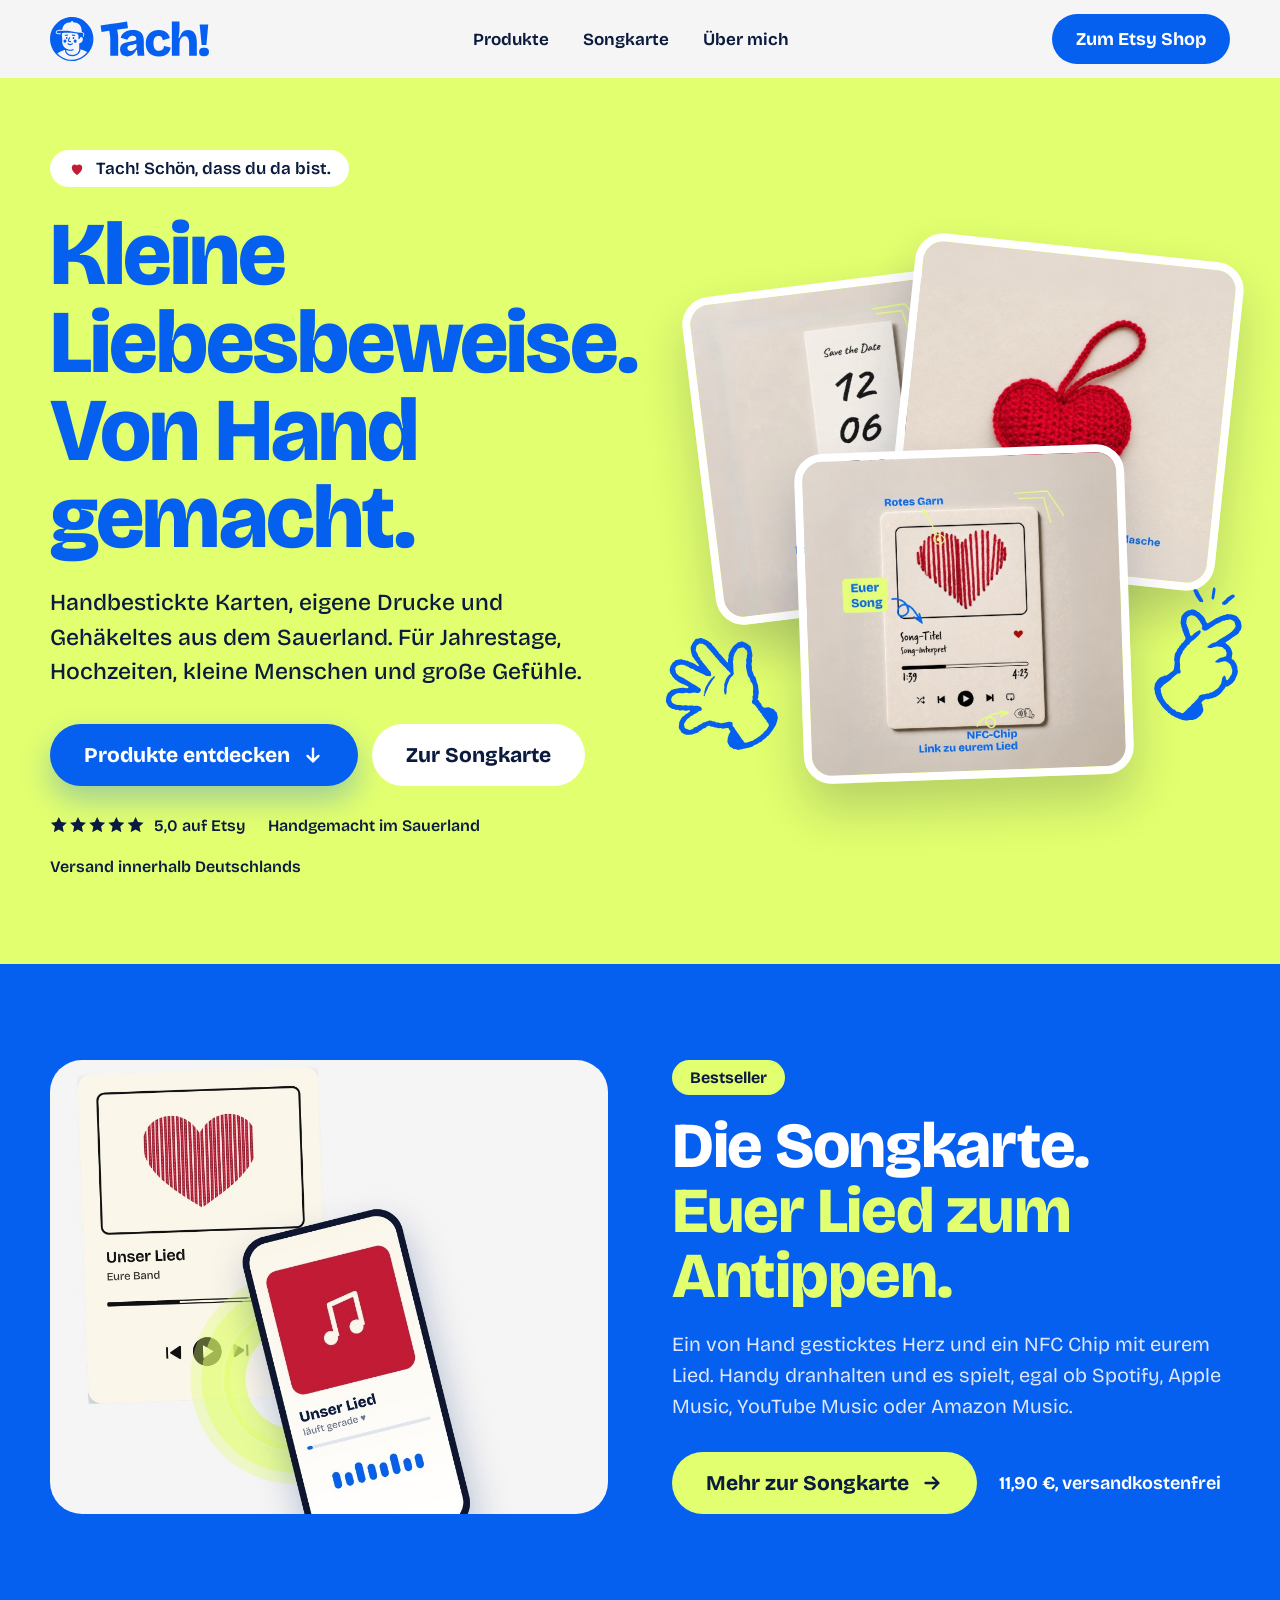
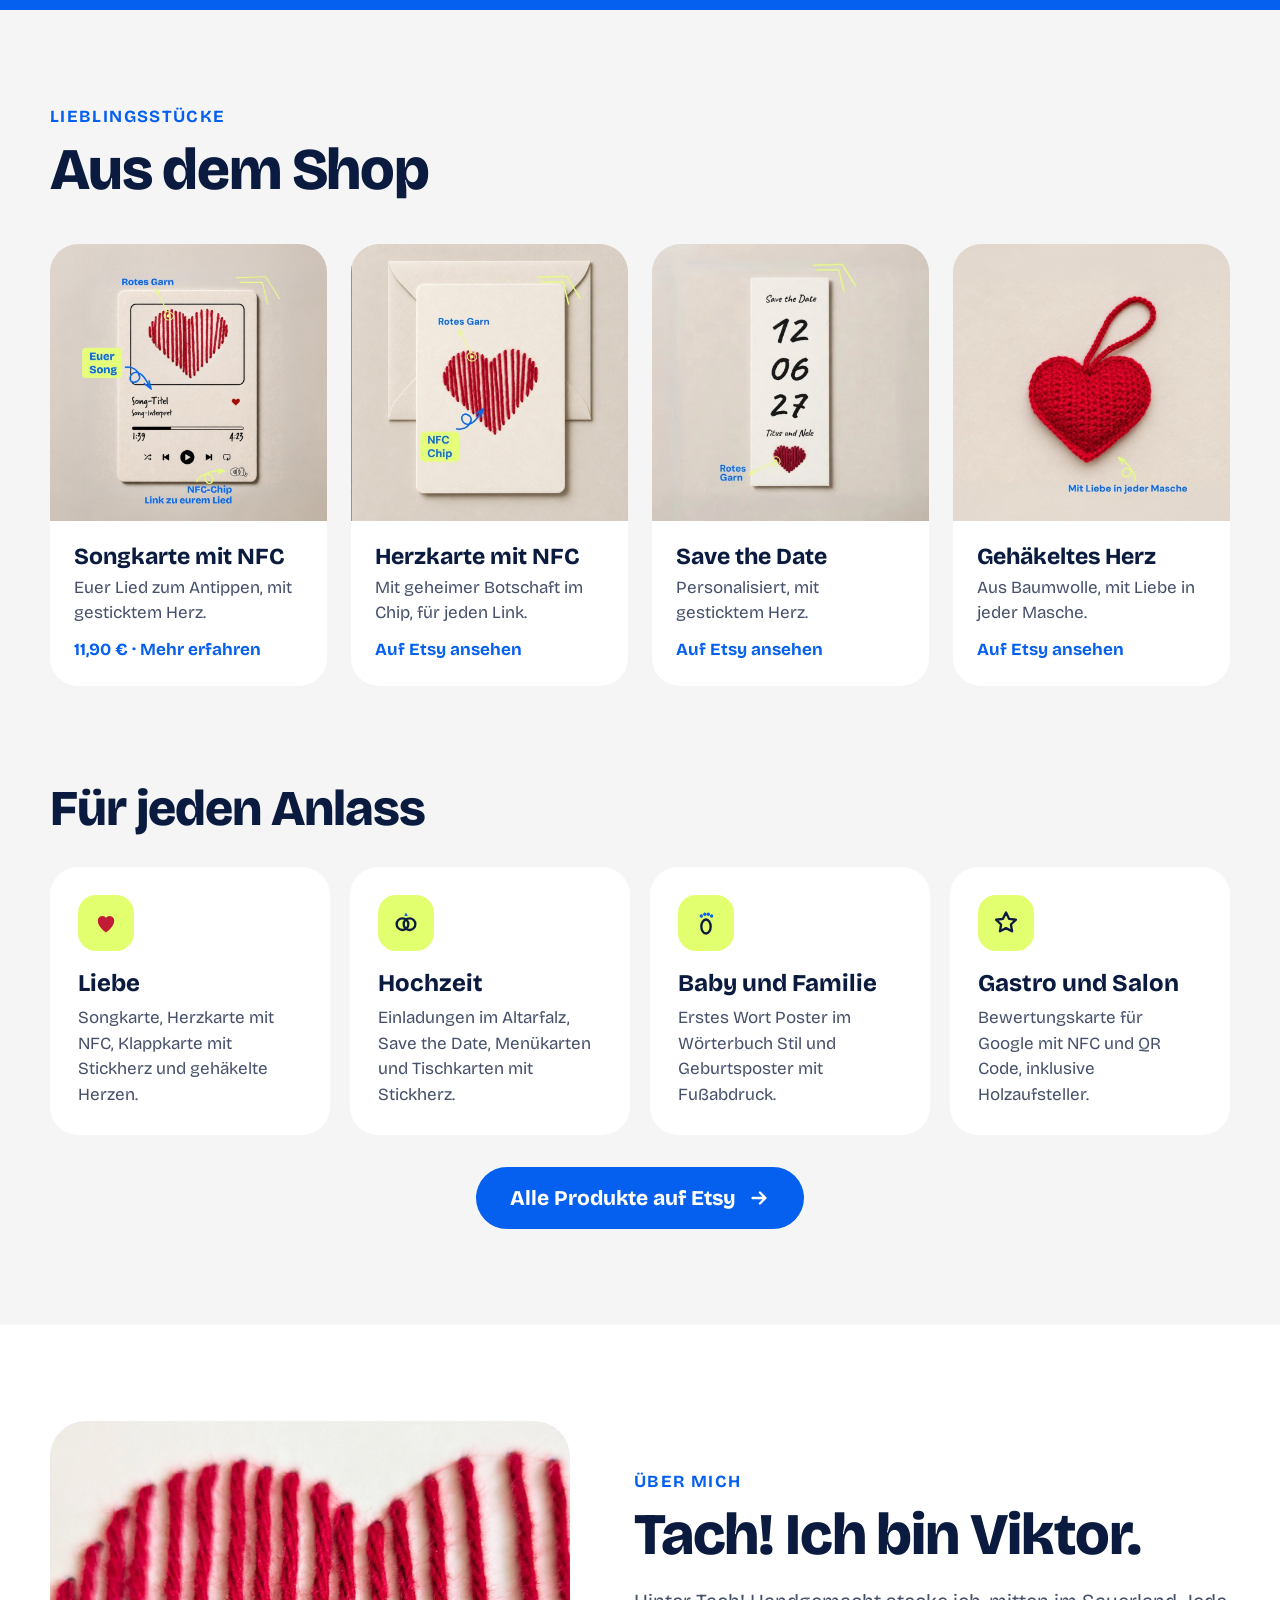
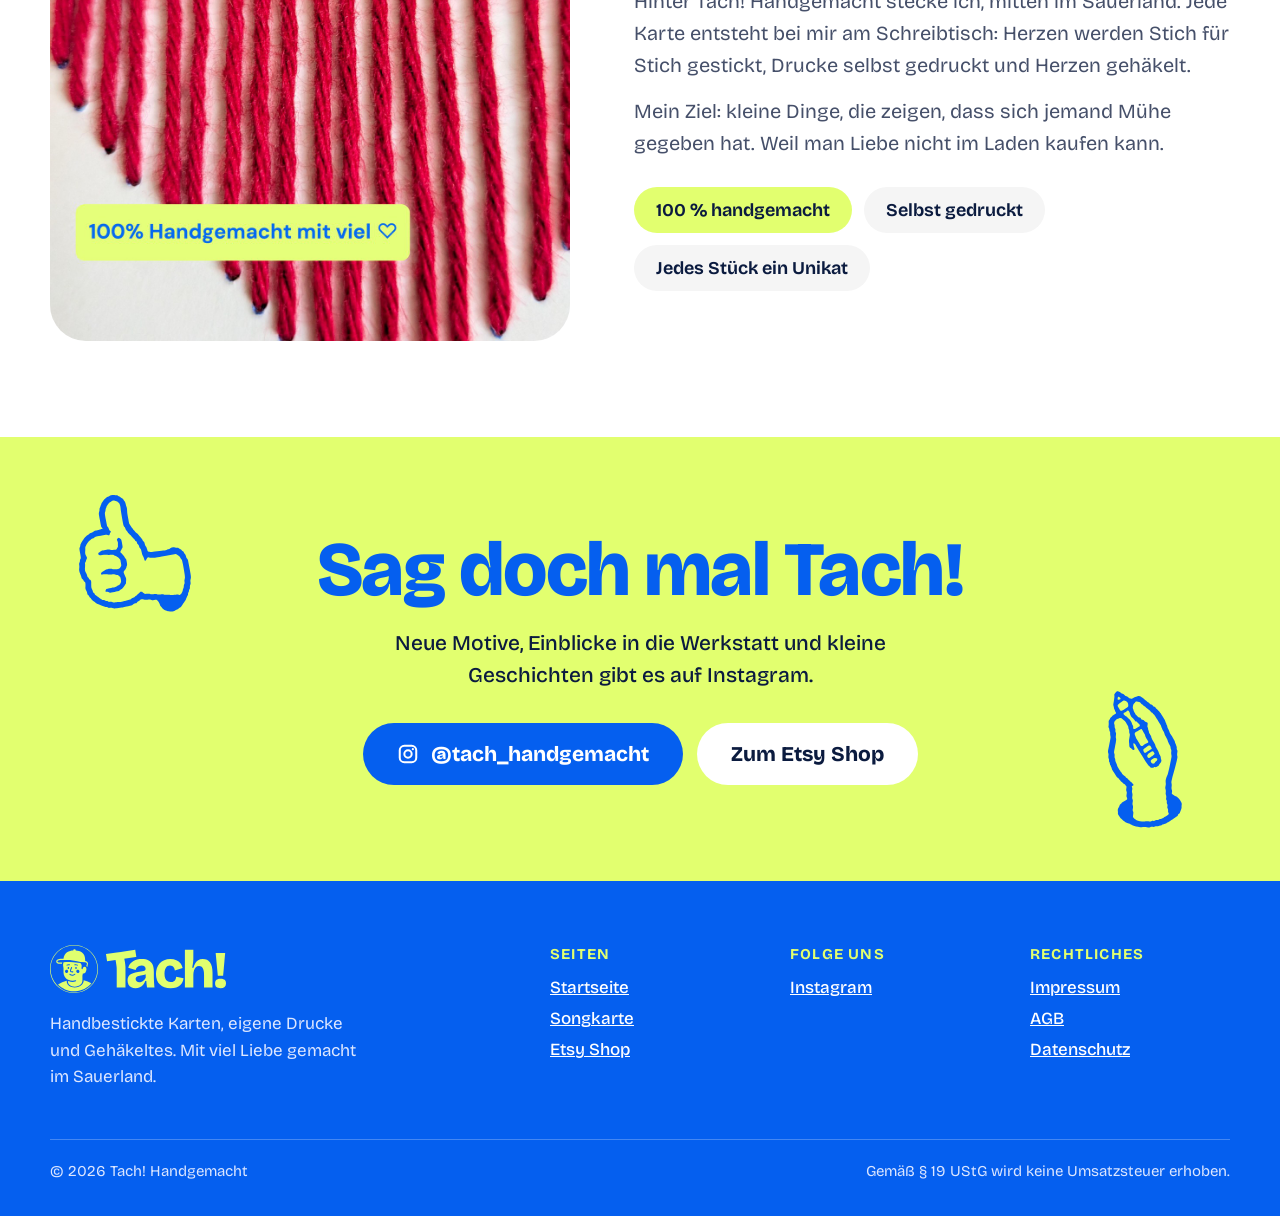
==== tach-website/index.html @ 6f7fba7f "Add files via upload" ====
<!doctype html>
<html lang="de">
<head>
<meta charset="utf-8">
<meta name="viewport" content="width=device-width, initial-scale=1">
<title>Tach! Handgemacht | Liebesbeweise von Hand gemacht im Sauerland</title>
<meta name="description" content="Tach! Handgemacht: handbestickte Karten, eigene Drucke und Gehäkeltes aus dem Sauerland. Songkarte mit NFC, Hochzeitskarten, Poster und mehr.">
<meta property="og:title" content="Tach! Handgemacht">
<meta property="og:description" content="Kleine Liebesbeweise, von Hand gemacht im Sauerland.">
<meta property="og:image" content="assets/songkarte.jpg">
<link rel="canonical" href="https://www.tach-handgemacht.de/">
<link rel="icon" type="image/svg+xml" href="assets/favicon.svg">
<style>
@font-face{font-family:"Bricolage";src:url(assets/bricolage.ttf) format("truetype");font-weight:200 800;font-display:swap}
*{box-sizing:border-box}
body{margin:0;background:#F5F5F5}
a{color:#055FEF}a:hover{color:#0B1B3F}
img{max-width:100%}
.navlinks a{color:#0B1B3F;text-decoration:none;font-weight:650;font-size:17px;padding:10px 4px;min-height:44px;display:inline-flex;align-items:center}
.navlinks a:hover{color:#055FEF}
@media (max-width:860px){.navlinks{display:none !important}}
@media (max-width:720px){.deco{display:none}.navbtn{padding:12px 18px !important;font-size:16px !important}}
.collage{position:relative;width:100%;max-width:540px;aspect-ratio:1/1;margin:0 auto}
.collage img.ph{position:absolute;width:62%;aspect-ratio:1/1;object-fit:cover;border-radius:28px;box-shadow:0 26px 50px rgba(11,27,63,.2);border:8px solid #FFFFFF}
</style>
<link rel="stylesheet" href="assets/animationen.css">
<script src="assets/animationen.js" defer></script>
</head>
<body>
<div style="font-family: Bricolage, Georgia, sans-serif; color: #0B1B3F; background: #F5F5F5; width: 100%; overflow: hidden">

<!-- NAV -->
<header style="background: #F5F5F5; padding: 14px 20px">
<div style="max-width: 1180px; margin: 0 auto; display: flex; align-items: center; justify-content: space-between; gap: 16px">
<a href="index.html" style="display: block"><img src="assets/logo-blue.svg" alt="Tach! Handgemacht, Startseite" style="height: 44px; width: auto; display: block"></a>
<nav class="navlinks" aria-label="Hauptnavigation" style="display: flex; gap: 26px">
<a href="#produkte">Produkte</a>
<a href="songkarte.html">Songkarte</a>
<a href="#ueber-mich">Über mich</a>
</nav>
<a href="https://tachhandgemacht.etsy.com" target="_blank" rel="noopener" class="navbtn" style="background: #055FEF; color: #FFFFFF; text-decoration: none; font-weight: 700; font-size: 18px; padding: 14px 24px; border-radius: 999px; min-height: 48px; box-sizing: border-box; display: inline-flex; align-items: center">Zum Etsy Shop</a>
</div>
</header>

<!-- HERO -->
<section style="background: #E2FF6F; padding: clamp(40px, 7vw, 72px) 20px clamp(56px, 8vw, 88px); position: relative">
<div style="max-width: 1180px; margin: 0 auto; display: flex; flex-wrap: wrap; align-items: center; gap: clamp(32px, 5vw, 56px)">
<div style="flex: 1 1 460px; min-width: 0">
<div style="display: inline-flex; align-items: center; gap: 10px; background: #FFFFFF; border-radius: 999px; padding: 8px 18px; font-size: 17px; font-weight: 600">
<svg width="18" height="18" viewBox="0 0 24 24" aria-hidden="true"><path d="M12 20s-7-4.4-7-10a4 4 0 0 1 7-2.6A4 4 0 0 1 19 10c0 5.6-7 10-7 10z" fill="#C21B35"></path></svg>
Tach! Schön, dass du da bist.</div>
<h1 style="margin: 24px 0 0; font-size: clamp(46px, 7vw, 92px); line-height: 0.98; font-weight: 800; letter-spacing: -0.02em; color: #055FEF">Kleine Liebesbeweise.<br>Von Hand gemacht.</h1>
<p style="margin: 24px 0 0; font-size: clamp(19px, 2vw, 23px); line-height: 1.5; font-weight: 500; max-width: 560px">Handbestickte Karten, eigene Drucke und Gehäkeltes aus dem Sauerland. Für Jahrestage, Hochzeiten, kleine Menschen und große Gefühle.</p>
<div style="margin-top: 34px; display: flex; flex-wrap: wrap; align-items: center; gap: 14px">
<a href="#produkte" style="background: #055FEF; color: #FFFFFF; text-decoration: none; font-weight: 750; font-size: clamp(18px, 2.2vw, 21px); padding: 18px clamp(24px, 4vw, 34px); border-radius: 999px; display: inline-flex; align-items: center; gap: 12px; box-shadow: 0 14px 30px rgba(5, 95, 239, 0.3)">Produkte entdecken
<svg width="22" height="22" viewBox="0 0 24 24" aria-hidden="true"><path d="M12 5v14M6 13l6 6 6-6" fill="none" stroke="#FFFFFF" stroke-width="2.6" stroke-linecap="round" stroke-linejoin="round"></path></svg></a>
<a href="songkarte.html" style="background: #FFFFFF; color: #0B1B3F; text-decoration: none; font-weight: 750; font-size: clamp(18px, 2.2vw, 21px); padding: 18px clamp(24px, 4vw, 34px); border-radius: 999px; display: inline-flex; align-items: center; gap: 12px">Zur Songkarte</a>
</div>
<div style="margin-top: 30px; display: flex; flex-wrap: wrap; gap: 22px; font-size: 16px; font-weight: 600">
<span style="display: inline-flex; align-items: center; gap: 8px"><svg width="96" height="18" viewBox="0 0 120 22" aria-label="5 von 5 Sternen"><g fill="#0B1B3F"><path d="M11 1l3 6.4 7 .8-5.2 4.8 1.4 7L11 16.6 4.8 20l1.4-7L1 8.2l7-.8z"></path><path transform="translate(24 0)" d="M11 1l3 6.4 7 .8-5.2 4.8 1.4 7L11 16.6 4.8 20l1.4-7L1 8.2l7-.8z"></path><path transform="translate(48 0)" d="M11 1l3 6.4 7 .8-5.2 4.8 1.4 7L11 16.6 4.8 20l1.4-7L1 8.2l7-.8z"></path><path transform="translate(72 0)" d="M11 1l3 6.4 7 .8-5.2 4.8 1.4 7L11 16.6 4.8 20l1.4-7L1 8.2l7-.8z"></path><path transform="translate(96 0)" d="M11 1l3 6.4 7 .8-5.2 4.8 1.4 7L11 16.6 4.8 20l1.4-7L1 8.2l7-.8z"></path></g></svg>5,0 auf Etsy</span>
<span>Handgemacht im Sauerland</span>
<span>Versand innerhalb Deutschlands</span>
</div>
</div>
<div style="flex: 1 1 400px; min-width: 0">
<div class="collage">
<img class="ph" src="assets/save-the-date.jpg" alt="Save the Date Karte mit gesticktem Herz" style="left: 0; top: 6%; transform: rotate(-7deg)">
<img class="ph" src="assets/gehaekeltes-herz.jpg" alt="Gehäkeltes rotes Herz zum Aufhängen" style="right: 0; top: 0; transform: rotate(6deg)">
<img class="ph" src="assets/songkarte.jpg" alt="Songkarte mit gesticktem Herz und NFC Chip" style="left: 19%; bottom: 0; transform: rotate(-2deg)">
<img class="deco" src="assets/hand-e65-blue.svg" alt="" style="position: absolute; width: 22%; left: -6%; bottom: 4%; transform: rotate(-12deg)">
<img class="deco" src="assets/hand-e49-blue.svg" alt="" style="position: absolute; width: 17%; right: -2%; bottom: 10%; transform: rotate(10deg)">
</div>
</div>
</div>
</section>

<!-- SONGKARTE HIGHLIGHT -->
<section style="background: #055FEF; color: #FFFFFF; padding: clamp(56px, 9vw, 96px) 20px; position: relative">
<div style="max-width: 1180px; margin: 0 auto; display: flex; flex-wrap: wrap; align-items: center; gap: clamp(32px, 5vw, 64px)">
<img src="assets/nfc-tap.jpg" alt="Ein Handy wird an die Songkarte gehalten und spielt das Lied ab" style="flex: 1 1 380px; min-width: 0; width: 100%; max-width: 560px; border-radius: 32px; display: block">
<div style="flex: 1 1 380px; min-width: 0">
<span style="display: inline-block; background: #E2FF6F; color: #0B1B3F; border-radius: 999px; padding: 8px 18px; font-size: 16px; font-weight: 700">Bestseller</span>
<h2 style="margin: 18px 0 0; font-size: clamp(38px, 5vw, 64px); line-height: 1.02; font-weight: 800; letter-spacing: -0.02em">Die Songkarte.<br><span style="color: #E2FF6F">Euer Lied zum Antippen.</span></h2>
<p style="margin: 20px 0 0; font-size: 20px; line-height: 1.55; color: #DCE6FF">Ein von Hand gesticktes Herz und ein NFC Chip mit eurem Lied. Handy dranhalten und es spielt, egal ob Spotify, Apple Music, YouTube Music oder Amazon Music.</p>
<div style="margin-top: 30px; display: flex; flex-wrap: wrap; align-items: center; gap: 22px">
<a href="songkarte.html" style="background: #E2FF6F; color: #0B1B3F; text-decoration: none; font-weight: 750; font-size: clamp(18px, 2.2vw, 21px); padding: 18px clamp(24px, 4vw, 34px); border-radius: 999px; display: inline-flex; align-items: center; gap: 12px">Mehr zur Songkarte
<svg width="22" height="22" viewBox="0 0 24 24" aria-hidden="true"><path d="M5 12h14M13 6l6 6-6 6" fill="none" stroke="#0B1B3F" stroke-width="2.6" stroke-linecap="round" stroke-linejoin="round"></path></svg></a>
<span style="font-size: 18px; font-weight: 650">11,90 €, versandkostenfrei</span>
</div>
</div>
</div>
</section>

<!-- PRODUKTE -->
<section id="produkte" style="padding: clamp(56px, 9vw, 96px) 20px">
<div style="max-width: 1180px; margin: 0 auto">
<div style="font-size: 17px; font-weight: 700; color: #055FEF; text-transform: uppercase; letter-spacing: 0.08em">Lieblingsstücke</div>
<h2 style="margin: 12px 0 0; font-size: clamp(36px, 4.6vw, 60px); line-height: 1.04; font-weight: 800; letter-spacing: -0.02em">Aus dem Shop</h2>
<div style="margin-top: 44px; display: grid; grid-template-columns: repeat(auto-fit, minmax(250px, 1fr)); gap: 24px">

<a href="songkarte.html" style="text-decoration: none; color: #0B1B3F; display: block; background: #FFFFFF; border-radius: 28px; overflow: hidden">
<img src="assets/songkarte.jpg" alt="Songkarte mit gesticktem Herz und NFC Chip" style="width: 100%; aspect-ratio: 1 / 1; object-fit: cover; display: block">
<div style="padding: 22px 24px 26px">
<div style="font-size: 23px; font-weight: 750">Songkarte mit NFC</div>
<div style="margin-top: 6px; font-size: 17px; line-height: 1.45; color: #46506A">Euer Lied zum Antippen, mit gesticktem Herz.</div>
<div style="margin-top: 14px; font-size: 17px; font-weight: 700; color: #055FEF">11,90 € · Mehr erfahren</div>
</div>
</a>

<a href="https://tachhandgemacht.etsy.com" target="_blank" rel="noopener" style="text-decoration: none; color: #0B1B3F; display: block; background: #FFFFFF; border-radius: 28px; overflow: hidden">
<img src="assets/herzkarte-nfc.jpg" alt="Klappkarte mit gesticktem rotem Herz und NFC Chip" style="width: 100%; aspect-ratio: 1 / 1; object-fit: cover; display: block">
<div style="padding: 22px 24px 26px">
<div style="font-size: 23px; font-weight: 750">Herzkarte mit NFC</div>
<div style="margin-top: 6px; font-size: 17px; line-height: 1.45; color: #46506A">Mit geheimer Botschaft im Chip, für jeden Link.</div>
<div style="margin-top: 14px; font-size: 17px; font-weight: 700; color: #055FEF">Auf Etsy ansehen</div>
</div>
</a>

<a href="https://tachhandgemacht.etsy.com" target="_blank" rel="noopener" style="text-decoration: none; color: #0B1B3F; display: block; background: #FFFFFF; border-radius: 28px; overflow: hidden">
<img src="assets/save-the-date.jpg" alt="Personalisierte Save the Date Karte mit gesticktem Herz" style="width: 100%; aspect-ratio: 1 / 1; object-fit: cover; display: block">
<div style="padding: 22px 24px 26px">
<div style="font-size: 23px; font-weight: 750">Save the Date</div>
<div style="margin-top: 6px; font-size: 17px; line-height: 1.45; color: #46506A">Personalisiert, mit gesticktem Herz.</div>
<div style="margin-top: 14px; font-size: 17px; font-weight: 700; color: #055FEF">Auf Etsy ansehen</div>
</div>
</a>

<a href="https://tachhandgemacht.etsy.com" target="_blank" rel="noopener" style="text-decoration: none; color: #0B1B3F; display: block; background: #FFFFFF; border-radius: 28px; overflow: hidden">
<img src="assets/gehaekeltes-herz.jpg" alt="Gehäkeltes rotes Herz aus Baumwolle" style="width: 100%; aspect-ratio: 1 / 1; object-fit: cover; display: block">
<div style="padding: 22px 24px 26px">
<div style="font-size: 23px; font-weight: 750">Gehäkeltes Herz</div>
<div style="margin-top: 6px; font-size: 17px; line-height: 1.45; color: #46506A">Aus Baumwolle, mit Liebe in jeder Masche.</div>
<div style="margin-top: 14px; font-size: 17px; font-weight: 700; color: #055FEF">Auf Etsy ansehen</div>
</div>
</a>

</div>
</div>
</section>

<!-- KATEGORIEN -->
<section style="padding: 0 20px clamp(56px, 9vw, 96px)">
<div style="max-width: 1180px; margin: 0 auto">
<h2 style="margin: 0; font-size: clamp(32px, 4vw, 50px); line-height: 1.06; font-weight: 800; letter-spacing: -0.02em">Für jeden Anlass</h2>
<div style="margin-top: 32px; display: grid; grid-template-columns: repeat(auto-fit, minmax(250px, 1fr)); gap: 20px">
<div style="background: #FFFFFF; border-radius: 28px; padding: 28px">
<div style="width: 56px; height: 56px; border-radius: 18px; background: #E2FF6F; display: flex; align-items: center; justify-content: center"><svg width="28" height="28" viewBox="0 0 24 24" aria-hidden="true"><path d="M12 20s-7-4.4-7-10a4 4 0 0 1 7-2.6A4 4 0 0 1 19 10c0 5.6-7 10-7 10z" fill="#C21B35"></path></svg></div>
<h3 style="margin: 18px 0 0; font-size: 24px; font-weight: 750">Liebe</h3>
<p style="margin: 8px 0 0; font-size: 17px; line-height: 1.5; color: #46506A">Songkarte, Herzkarte mit NFC, Klappkarte mit Stickherz und gehäkelte Herzen.</p>
</div>
<div style="background: #FFFFFF; border-radius: 28px; padding: 28px">
<div style="width: 56px; height: 56px; border-radius: 18px; background: #E2FF6F; display: flex; align-items: center; justify-content: center"><svg width="28" height="28" viewBox="0 0 24 24" aria-hidden="true"><circle cx="9" cy="13" r="5" fill="none" stroke="#0B1B3F" stroke-width="2"></circle><circle cx="15" cy="13" r="5" fill="none" stroke="#0B1B3F" stroke-width="2"></circle><path d="M12 3l1.5 3h-3z" fill="#055FEF"></path></svg></div>
<h3 style="margin: 18px 0 0; font-size: 24px; font-weight: 750">Hochzeit</h3>
<p style="margin: 8px 0 0; font-size: 17px; line-height: 1.5; color: #46506A">Einladungen im Altarfalz, Save the Date, Menükarten und Tischkarten mit Stickherz.</p>
</div>
<div style="background: #FFFFFF; border-radius: 28px; padding: 28px">
<div style="width: 56px; height: 56px; border-radius: 18px; background: #E2FF6F; display: flex; align-items: center; justify-content: center"><svg width="28" height="28" viewBox="0 0 24 24" aria-hidden="true"><ellipse cx="12" cy="15" rx="4" ry="6" fill="none" stroke="#0B1B3F" stroke-width="2"></ellipse><circle cx="8" cy="6" r="1.4" fill="#055FEF"></circle><circle cx="11" cy="4.5" r="1.4" fill="#055FEF"></circle><circle cx="14" cy="4.5" r="1.4" fill="#055FEF"></circle><circle cx="16.8" cy="6" r="1.4" fill="#055FEF"></circle></svg></div>
<h3 style="margin: 18px 0 0; font-size: 24px; font-weight: 750">Baby und Familie</h3>
<p style="margin: 8px 0 0; font-size: 17px; line-height: 1.5; color: #46506A">Erstes Wort Poster im Wörterbuch Stil und Geburtsposter mit Fußabdruck.</p>
</div>
<div style="background: #FFFFFF; border-radius: 28px; padding: 28px">
<div style="width: 56px; height: 56px; border-radius: 18px; background: #E2FF6F; display: flex; align-items: center; justify-content: center"><svg width="28" height="28" viewBox="0 0 24 24" aria-hidden="true"><path d="M12 3l2.6 5.4 5.9.8-4.3 4.1 1 5.8L12 16.4 6.8 19.1l1-5.8L3.5 9.2l5.9-.8z" fill="none" stroke="#0B1B3F" stroke-width="2" stroke-linejoin="round"></path></svg></div>
<h3 style="margin: 18px 0 0; font-size: 24px; font-weight: 750">Gastro und Salon</h3>
<p style="margin: 8px 0 0; font-size: 17px; line-height: 1.5; color: #46506A">Bewertungskarte für Google mit NFC und QR Code, inklusive Holzaufsteller.</p>
</div>
</div>
<div style="margin-top: 32px; text-align: center">
<a href="https://tachhandgemacht.etsy.com" target="_blank" rel="noopener" style="background: #055FEF; color: #FFFFFF; text-decoration: none; font-weight: 750; font-size: clamp(18px, 2.2vw, 21px); padding: 18px clamp(24px, 4vw, 34px); border-radius: 999px; display: inline-flex; align-items: center; gap: 12px">Alle Produkte auf Etsy
<svg width="22" height="22" viewBox="0 0 24 24" aria-hidden="true"><path d="M5 12h14M13 6l6 6-6 6" fill="none" stroke="#FFFFFF" stroke-width="2.6" stroke-linecap="round" stroke-linejoin="round"></path></svg></a>
</div>
</div>
</section>

<!-- UEBER MICH -->
<section id="ueber-mich" style="background: #FFFFFF; padding: clamp(56px, 9vw, 96px) 20px; position: relative">
<div style="max-width: 1180px; margin: 0 auto; display: flex; flex-wrap: wrap; align-items: center; gap: clamp(32px, 5vw, 64px)">
<img src="assets/garn.jpg" alt="Nahaufnahme eines von Hand gestickten Herzens aus rotem Garn" style="flex: 1 1 380px; min-width: 0; width: 100%; max-width: 520px; aspect-ratio: 1 / 1; object-fit: cover; border-radius: 36px; display: block">
<div style="flex: 1 1 380px; min-width: 0">
<div style="font-size: 17px; font-weight: 700; color: #055FEF; text-transform: uppercase; letter-spacing: 0.08em">Über mich</div>
<h2 style="margin: 12px 0 0; font-size: clamp(36px, 4.6vw, 60px); line-height: 1.04; font-weight: 800; letter-spacing: -0.02em">Tach! Ich bin Viktor.</h2>
<p style="margin: 20px 0 0; font-size: 20px; line-height: 1.6; color: #46506A">Hinter Tach! Handgemacht stecke ich, mitten im Sauerland. Jede Karte entsteht bei mir am Schreibtisch: Herzen werden Stich für Stich gestickt, Drucke selbst gedruckt und Herzen gehäkelt.</p>
<p style="margin: 14px 0 0; font-size: 20px; line-height: 1.6; color: #46506A">Mein Ziel: kleine Dinge, die zeigen, dass sich jemand Mühe gegeben hat. Weil man Liebe nicht im Laden kaufen kann.</p>
<div style="margin-top: 28px; display: flex; flex-wrap: wrap; gap: 12px">
<span style="background: #E2FF6F; border-radius: 999px; padding: 12px 22px; font-size: 18px; font-weight: 650">100 % handgemacht</span>
<span style="background: #F5F5F5; border-radius: 999px; padding: 12px 22px; font-size: 18px; font-weight: 650">Selbst gedruckt</span>
<span style="background: #F5F5F5; border-radius: 999px; padding: 12px 22px; font-size: 18px; font-weight: 650">Jedes Stück ein Unikat</span>
</div>
</div>
</div>
</section>

<!-- INSTAGRAM CTA -->
<section style="background: #E2FF6F; padding: clamp(56px, 9vw, 96px) 20px; position: relative; text-align: center">
<img class="deco" src="assets/hand-e47-blue.svg" alt="" style="position: absolute; width: 120px; left: 6%; top: 50px; transform: rotate(-10deg)">
<img class="deco" src="assets/hand-e57-blue.svg" alt="" style="position: absolute; width: 100px; right: 7%; bottom: 50px; transform: rotate(12deg)">
<div style="max-width: 760px; margin: 0 auto; position: relative">
<h2 style="margin: 0; font-size: clamp(42px, 6vw, 84px); line-height: 0.98; font-weight: 800; letter-spacing: -0.02em; color: #055FEF">Sag doch mal Tach!</h2>
<p style="margin: 20px auto 0; font-size: 21px; line-height: 1.5; font-weight: 500; max-width: 560px">Neue Motive, Einblicke in die Werkstatt und kleine Geschichten gibt es auf Instagram.</p>
<div style="margin-top: 32px; display: flex; flex-wrap: wrap; justify-content: center; gap: 14px">
<a href="https://www.instagram.com/tach_handgemacht" target="_blank" rel="noopener" style="background: #055FEF; color: #FFFFFF; text-decoration: none; font-weight: 750; font-size: clamp(18px, 2.2vw, 21px); padding: 18px clamp(24px, 4vw, 34px); border-radius: 999px; display: inline-flex; align-items: center; gap: 12px">
<svg width="22" height="22" viewBox="0 0 24 24" aria-hidden="true"><rect x="3" y="3" width="18" height="18" rx="5" fill="none" stroke="#FFFFFF" stroke-width="2.2"></rect><circle cx="12" cy="12" r="4" fill="none" stroke="#FFFFFF" stroke-width="2.2"></circle><circle cx="17.3" cy="6.7" r="1.2" fill="#FFFFFF"></circle></svg>@tach_handgemacht</a>
<a href="https://tachhandgemacht.etsy.com" target="_blank" rel="noopener" style="background: #FFFFFF; color: #0B1B3F; text-decoration: none; font-weight: 750; font-size: clamp(18px, 2.2vw, 21px); padding: 18px clamp(24px, 4vw, 34px); border-radius: 999px; display: inline-flex; align-items: center; gap: 12px">Zum Etsy Shop</a>
</div>
</div>
</section>

<!-- FOOTER -->
<footer style="background: #055FEF; color: #FFFFFF; padding: clamp(44px, 7vw, 64px) 20px 36px">
<div style="max-width: 1180px; margin: 0 auto">
<div style="display: flex; flex-wrap: wrap; justify-content: space-between; gap: 40px">
<div style="flex: 1 1 280px; min-width: 0">
<img src="assets/logo-lime.svg" alt="Tach! Handgemacht" style="height: 48px; width: auto; display: block">
<p style="margin: 18px 0 0; font-size: 17px; line-height: 1.55; color: #DCE6FF; max-width: 320px">Handbestickte Karten, eigene Drucke und Gehäkeltes. Mit viel Liebe gemacht im Sauerland.</p>
</div>
<div style="flex: 0 1 200px">
<div style="font-size: 15px; font-weight: 700; text-transform: uppercase; letter-spacing: 0.08em; color: #E2FF6F">Seiten</div>
<div style="margin-top: 14px; display: flex; flex-direction: column; gap: 10px; font-size: 17px; font-weight: 500">
<a href="index.html" style="color: #FFFFFF">Startseite</a>
<a href="songkarte.html" style="color: #FFFFFF">Songkarte</a>
<a href="https://tachhandgemacht.etsy.com" target="_blank" rel="noopener" style="color: #FFFFFF">Etsy Shop</a>
</div>
</div>
<div style="flex: 0 1 200px">
<div style="font-size: 15px; font-weight: 700; text-transform: uppercase; letter-spacing: 0.08em; color: #E2FF6F">Folge uns</div>
<div style="margin-top: 14px; display: flex; flex-direction: column; gap: 10px; font-size: 17px; font-weight: 500">
<a href="https://www.instagram.com/tach_handgemacht" target="_blank" rel="noopener" style="color: #FFFFFF">Instagram</a>
</div>
</div>
<div style="flex: 0 1 200px">
<div style="font-size: 15px; font-weight: 700; text-transform: uppercase; letter-spacing: 0.08em; color: #E2FF6F">Rechtliches</div>
<div style="margin-top: 14px; display: flex; flex-direction: column; gap: 10px; font-size: 17px; font-weight: 500">
<a href="impressum.html" style="color: #FFFFFF">Impressum</a>
<a href="agb.html" style="color: #FFFFFF">AGB</a>
<a href="datenschutz.html" style="color: #FFFFFF">Datenschutz</a>
</div>
</div>
</div>
<div style="margin-top: 48px; padding-top: 22px; border-top: 1px solid rgba(255, 255, 255, 0.25); display: flex; flex-wrap: wrap; justify-content: space-between; gap: 12px; font-size: 15px; color: #DCE6FF">
<span>© 2026 Tach! Handgemacht</span>
<span>Gemäß § 19 UStG wird keine Umsatzsteuer erhoben.</span>
</div>
</div>
</footer>

</div>
</body>
</html>
---- tach-website/assets/animationen.css ----
/* Tach! Songkarte: Animationen
   Alle Animationen nutzen nur transform und opacity und werden bei
   "Bewegung reduzieren" im Betriebssystem automatisch abgeschaltet. */

:root{
  --ease-out: cubic-bezier(.23, 1, .32, 1);
  --ease-spring: cubic-bezier(.34, 1.56, .64, 1);
}

/* Inhalte nur verstecken, wenn JavaScript läuft (sonst bleibt alles sichtbar) */
.js .rv{opacity:0;transform:translateY(22px);transition:opacity .7s var(--ease-out),transform .7s var(--ease-out);transition-delay:var(--d,0ms)}
.js .rv.pop{transform:translateY(14px) scale(.94)}
.js .rv.in{opacity:1;transform:none}

/* Hero beim Laden */
.js .hero-in{opacity:0;transform:translateY(18px);animation:heroIn .8s var(--ease-out) forwards;animation-delay:var(--d,0ms)}
.js .hero-img{opacity:0;transform:scale(.94) rotate(-2deg);animation:heroImg 1s var(--ease-out) .25s forwards}
@keyframes heroIn{to{opacity:1;transform:none}}
@keyframes heroImg{to{opacity:1;transform:none}}

/* Dekorative Hände wackeln leicht */
.deco{animation:wiggle 4.5s ease-in-out infinite;transform-origin:50% 70%}
.deco:nth-of-type(2n){animation-duration:5.2s;animation-delay:-1.3s}
@keyframes wiggle{0%,100%{rotate:-4deg;translate:0 0}50%{rotate:5deg;translate:0 -6px}}

/* Herz im Label schlägt */
.beat{animation:beat 1.6s ease-in-out infinite;transform-origin:center}
@keyframes beat{0%,60%,100%{transform:scale(1)}15%{transform:scale(1.22)}30%{transform:scale(.96)}45%{transform:scale(1.12)}}

/* Buttons und Links */
.btn{transition:transform .25s var(--ease-out),box-shadow .25s var(--ease-out)}
.btn svg{transition:transform .25s var(--ease-out)}
.btn:active{transform:scale(.97)}
@media (hover:hover){
  .btn:hover{transform:translateY(-2px);box-shadow:0 18px 36px rgba(5,95,239,.35)}
  .btn:hover svg{transform:translateX(4px)}
  .lift{transition:opacity .7s var(--ease-out),transform .7s var(--ease-out),translate .35s var(--ease-out),box-shadow .35s var(--ease-out)}
  .lift:hover{translate:0 -4px;box-shadow:0 18px 40px rgba(11,27,63,.10)}
  .chip{transition:opacity .7s var(--ease-out),transform .7s var(--ease-out),translate .25s var(--ease-spring),rotate .25s var(--ease-spring)}
  .chip:hover{translate:0 -2px;rotate:-1.5deg}
}

@media (prefers-reduced-motion:reduce){
  .js .rv,.js .hero-in,.js .hero-img{opacity:1!important;transform:none!important;animation:none!important;transition:none!important}
  .deco,.beat{animation:none!important}
  .btn,.lift,.chip,.btn svg{transition:none!important}
}
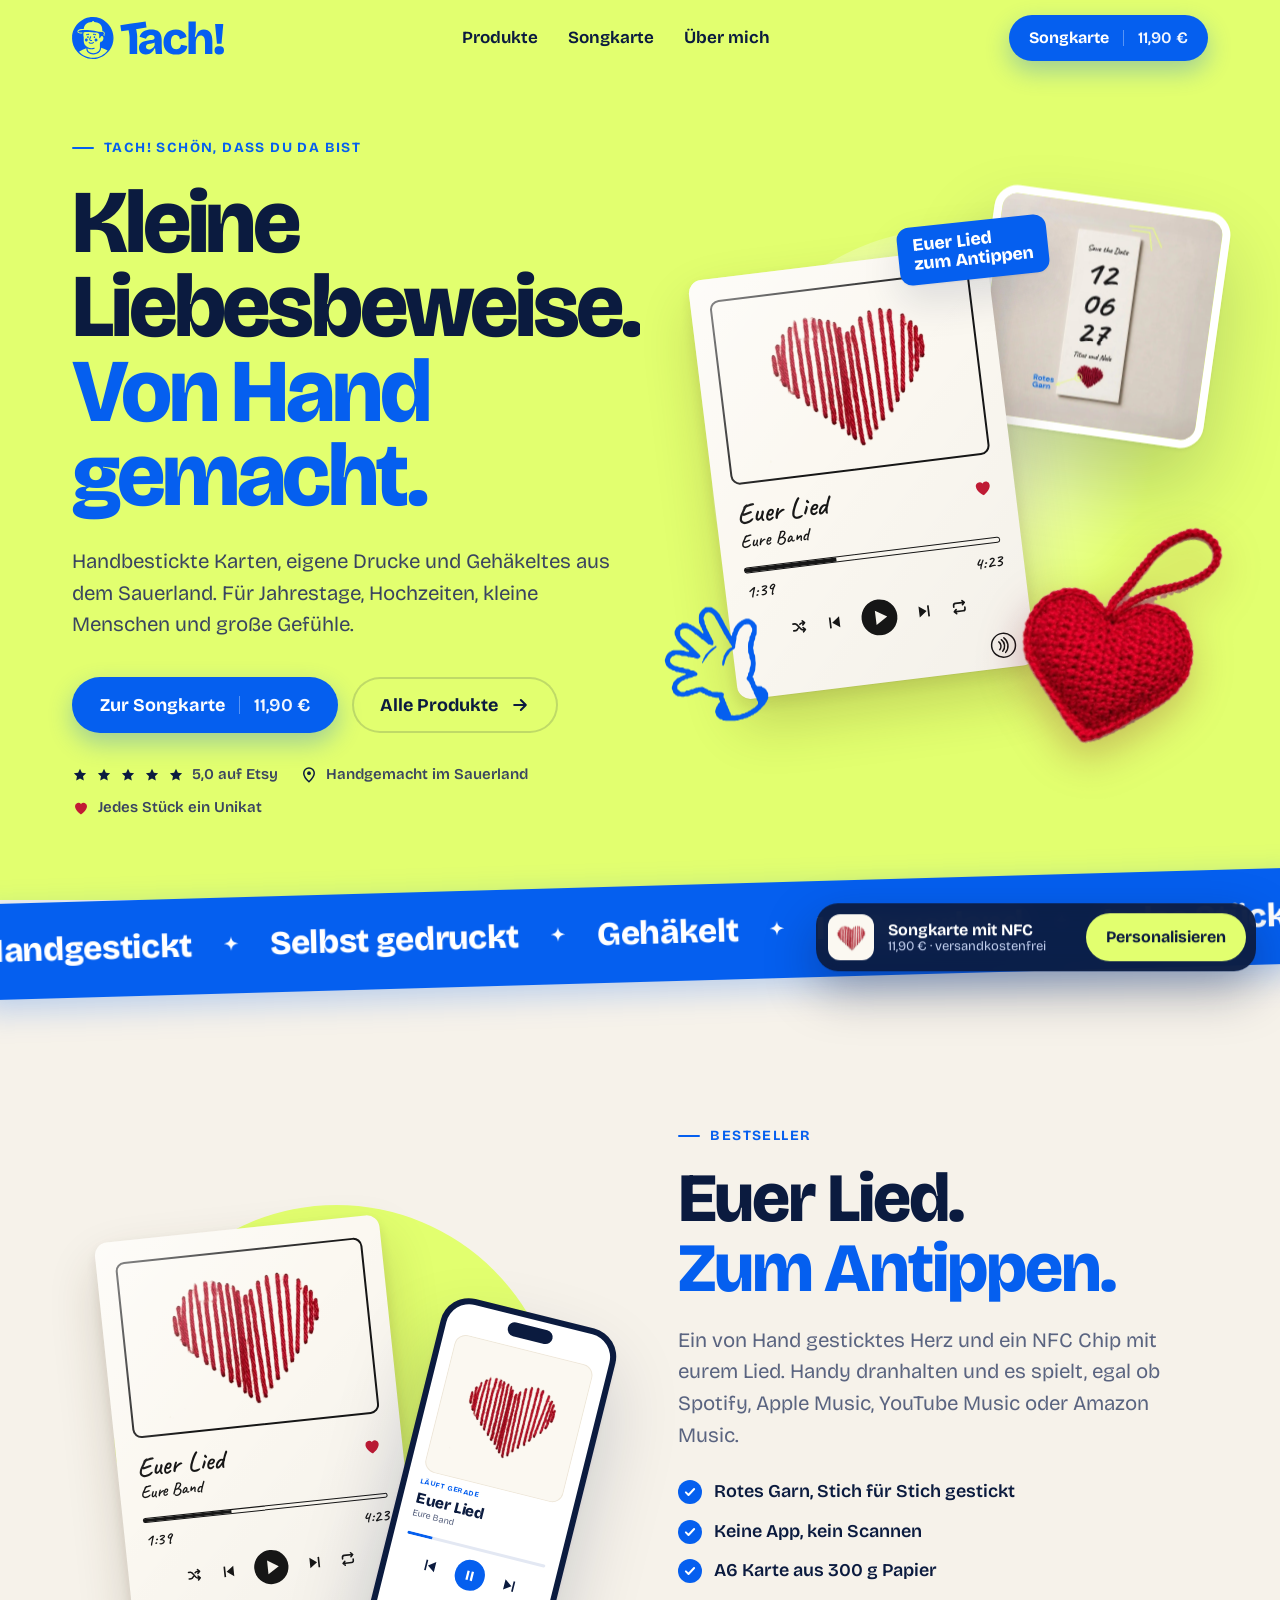
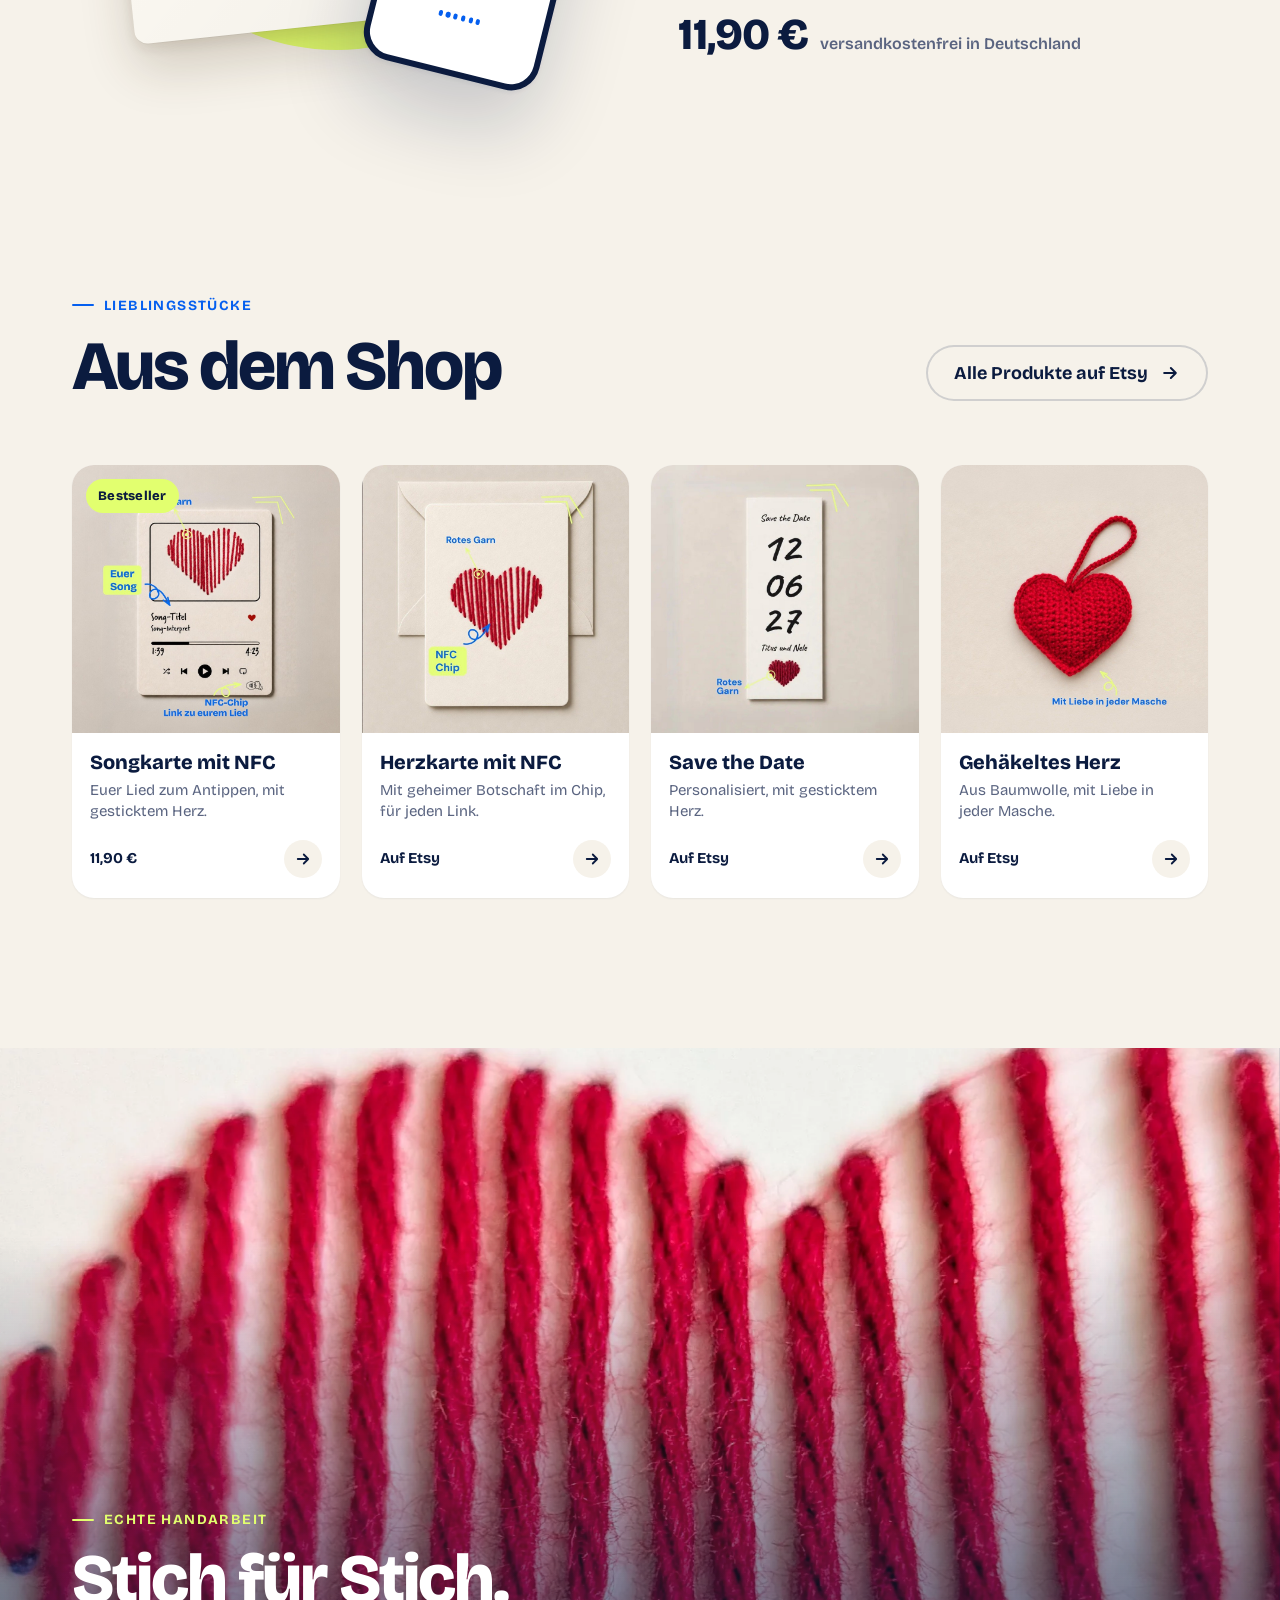
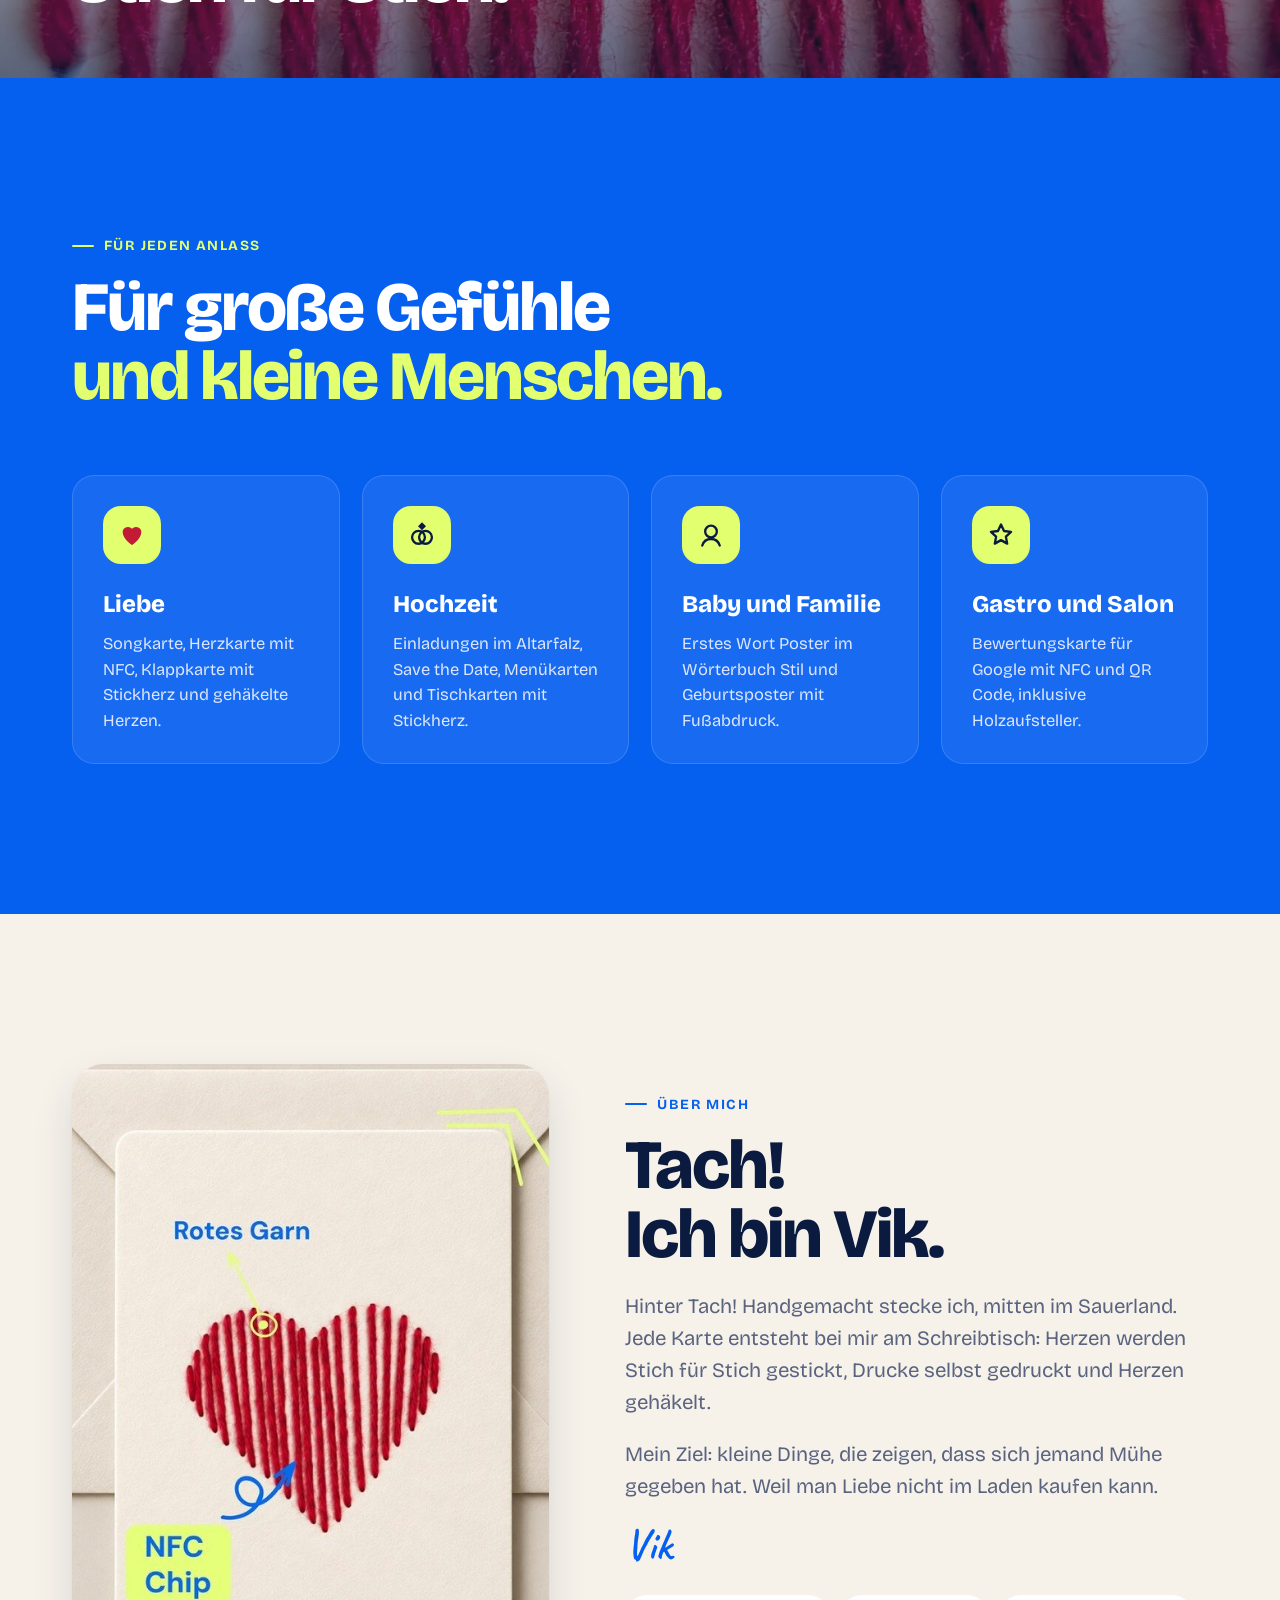
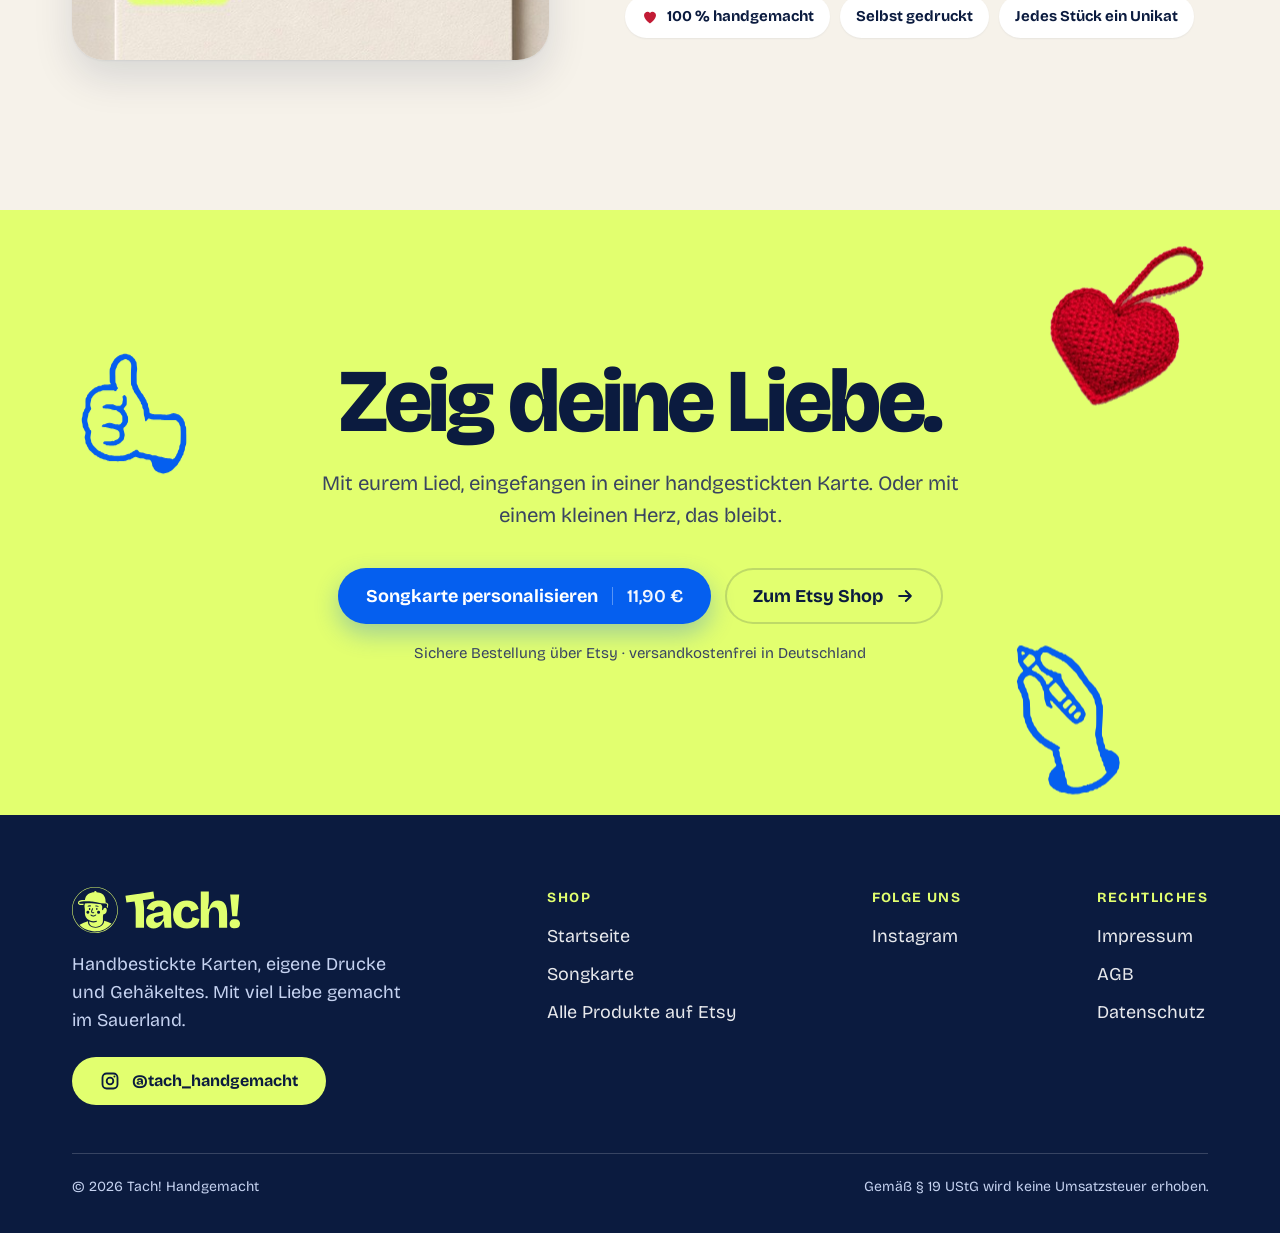
==== commit a0ff1136: "Redesign: Parallax, Scroll-Animationen, Songkarte-Story und Kaufleiste Co-Authored-By: Claude Opus 5" ====
--- a/tach-website/index.html
+++ b/tach-website/index.html
@@ -2,246 +2,189 @@
 <html lang="de">
 <head>
 <meta charset="utf-8">
-<meta name="viewport" content="width=device-width, initial-scale=1">
+<meta name="viewport" content="width=device-width, initial-scale=1, viewport-fit=cover">
 <title>Tach! Handgemacht | Liebesbeweise von Hand gemacht im Sauerland</title>
 <meta name="description" content="Tach! Handgemacht: handbestickte Karten, eigene Drucke und Gehäkeltes aus dem Sauerland. Songkarte mit NFC, Hochzeitskarten, Poster und mehr.">
-<meta property="og:title" content="Tach! Handgemacht">
-<meta property="og:description" content="Kleine Liebesbeweise, von Hand gemacht im Sauerland.">
-<meta property="og:image" content="assets/songkarte.jpg">
+<meta property="og:title" content="Tach! Handgemacht | Liebesbeweise von Hand gemacht im Sauerland">
+<meta property="og:description" content="Tach! Handgemacht: handbestickte Karten, eigene Drucke und Gehäkeltes aus dem Sauerland. Songkarte mit NFC, Hochzeitskarten, Poster und mehr.">
+<meta property="og:image" content="https://www.tach-handgemacht.de/assets/songkarte.jpg">
+<meta name="theme-color" content="#E2FF6F">
 <link rel="canonical" href="https://www.tach-handgemacht.de/">
 <link rel="icon" type="image/svg+xml" href="assets/favicon.svg">
-<style>
-@font-face{font-family:"Bricolage";src:url(assets/bricolage.ttf) format("truetype");font-weight:200 800;font-display:swap}
-*{box-sizing:border-box}
-body{margin:0;background:#F5F5F5}
-a{color:#055FEF}a:hover{color:#0B1B3F}
-img{max-width:100%}
-.navlinks a{color:#0B1B3F;text-decoration:none;font-weight:650;font-size:17px;padding:10px 4px;min-height:44px;display:inline-flex;align-items:center}
-.navlinks a:hover{color:#055FEF}
-@media (max-width:860px){.navlinks{display:none !important}}
-@media (max-width:720px){.deco{display:none}.navbtn{padding:12px 18px !important;font-size:16px !important}}
-.collage{position:relative;width:100%;max-width:540px;aspect-ratio:1/1;margin:0 auto}
-.collage img.ph{position:absolute;width:62%;aspect-ratio:1/1;object-fit:cover;border-radius:28px;box-shadow:0 26px 50px rgba(11,27,63,.2);border:8px solid #FFFFFF}
-</style>
-<link rel="stylesheet" href="assets/animationen.css">
-<script src="assets/animationen.js" defer></script>
+<link rel="preload" href="assets/bricolage.ttf" as="font" type="font/ttf" crossorigin>
+<link rel="stylesheet" href="assets/site.css">
+<script src="assets/site.js" defer></script>
 </head>
 <body>
-<div style="font-family: Bricolage, Georgia, sans-serif; color: #0B1B3F; background: #F5F5F5; width: 100%; overflow: hidden">
+<header class="hdr"><div class="wrap">
+<a class="logo" href="index.html" aria-label="Tach! Handgemacht, Startseite"><img src="assets/logo-blue.svg" alt="Tach! Handgemacht" width="120" height="42"></a>
+<nav class="nav" aria-label="Hauptnavigation"><a href="#produkte">Produkte</a><a href="songkarte.html">Songkarte</a><a href="#ueber-mich">Über mich</a></nav>
+<a class="btn btn-primary" href="songkarte.html">Songkarte<span class="price">11,90 €</span></a>
+</div></header>
+<main>
+<section class="hero">
+<div class="wrap">
+<div>
+<div class="eyebrow hero-in" style="--d:60ms">Tach! Schön, dass du da bist</div>
+<h1 class="h-xl" style="margin-top:22px"><span class="ln"><span>Kleine</span></span><span class="ln"><span>Liebesbeweise.</span></span><span class="ln"><span class="accent">Von Hand</span></span><span class="ln"><span class="accent">gemacht.</span></span></h1>
+<p class="lead hero-in" style="--d:560ms">Handbestickte Karten, eigene Drucke und Gehäkeltes aus dem Sauerland. Für Jahrestage, Hochzeiten, kleine Menschen und große Gefühle.</p>
+<div class="cta-row hero-in" style="--d:680ms" data-hero-cta>
+<a class="btn btn-primary" href="songkarte.html">Zur Songkarte<span class="price">11,90 €</span></a>
+<a class="btn btn-ghost" href="#produkte">Alle Produkte <svg width="20" height="20" viewBox="0 0 24 24" aria-hidden="true"><path d="M5 12h14M13 6l6 6-6 6" fill="none" stroke="currentColor" stroke-width="2.4" stroke-linecap="round" stroke-linejoin="round"/></svg></a>
+</div>
+<div class="trust hero-in" style="--d:800ms"><span><span class="stars" aria-hidden="true"><svg width="16" height="16" viewBox="0 0 24 24" aria-hidden="true"><path d="M12 2.8l2.8 5.9 6.4.8-4.7 4.4 1.2 6.3L12 17.1l-5.7 3.1 1.2-6.3L2.8 9.5l6.4-.8z" fill="#0B1B3F"/></svg><svg width="16" height="16" viewBox="0 0 24 24" aria-hidden="true"><path d="M12 2.8l2.8 5.9 6.4.8-4.7 4.4 1.2 6.3L12 17.1l-5.7 3.1 1.2-6.3L2.8 9.5l6.4-.8z" fill="#0B1B3F"/></svg><svg width="16" height="16" viewBox="0 0 24 24" aria-hidden="true"><path d="M12 2.8l2.8 5.9 6.4.8-4.7 4.4 1.2 6.3L12 17.1l-5.7 3.1 1.2-6.3L2.8 9.5l6.4-.8z" fill="#0B1B3F"/></svg><svg width="16" height="16" viewBox="0 0 24 24" aria-hidden="true"><path d="M12 2.8l2.8 5.9 6.4.8-4.7 4.4 1.2 6.3L12 17.1l-5.7 3.1 1.2-6.3L2.8 9.5l6.4-.8z" fill="#0B1B3F"/></svg><svg width="16" height="16" viewBox="0 0 24 24" aria-hidden="true"><path d="M12 2.8l2.8 5.9 6.4.8-4.7 4.4 1.2 6.3L12 17.1l-5.7 3.1 1.2-6.3L2.8 9.5l6.4-.8z" fill="#0B1B3F"/></svg></span> 5,0 auf Etsy</span><span><svg width="18" height="18" viewBox="0 0 24 24" aria-hidden="true"><path d="M12 21s7-6.2 7-11.5A7 7 0 0 0 5 9.5C5 14.8 12 21 12 21z" fill="none" stroke="#0B1B3F" stroke-width="2"/><circle cx="12" cy="9.5" r="2.5" fill="#0B1B3F"/></svg> Handgemacht im Sauerland</span><span><svg width="18" height="18" viewBox="0 0 24 24" aria-hidden="true"><path d="M12 20.5s-8-5-8-11.1A4.6 4.6 0 0 1 12 6.6a4.6 4.6 0 0 1 8 2.8c0 6.1-8 11.1-8 11.1z" fill="#C21B35"/></svg> Jedes Stück ein Unikat</span></div>
+</div>
 
-<!-- NAV -->
-<header style="background: #F5F5F5; padding: 14px 20px">
-<div style="max-width: 1180px; margin: 0 auto; display: flex; align-items: center; justify-content: space-between; gap: 16px">
-<a href="index.html" style="display: block"><img src="assets/logo-blue.svg" alt="Tach! Handgemacht, Startseite" style="height: 44px; width: auto; display: block"></a>
-<nav class="navlinks" aria-label="Hauptnavigation" style="display: flex; gap: 26px">
-<a href="#produkte">Produkte</a>
-<a href="songkarte.html">Songkarte</a>
-<a href="#ueber-mich">Über mich</a>
-</nav>
-<a href="https://tachhandgemacht.etsy.com" target="_blank" rel="noopener" class="navbtn" style="background: #055FEF; color: #FFFFFF; text-decoration: none; font-weight: 700; font-size: 18px; padding: 14px 24px; border-radius: 999px; min-height: 48px; box-sizing: border-box; display: inline-flex; align-items: center">Zum Etsy Shop</a>
+<div class="hero-stage" style="container-type:inline-size" aria-hidden="true">
+<div class="hero-blob"></div>
+<div class="layer" data-speed="-0.06" data-depth="0.35" style="right:-2%;top:0;width:46cqw">
+  <div class="pop" style="--rot:8deg;--d:500ms"><img src="assets/save-the-date.jpg" alt="" width="900" height="900" style="width:100%;border-radius:4.5cqw;border:1.6cqw solid #fff;box-shadow:var(--shadow-lg)"></div>
 </div>
-</header>
-
-<!-- HERO -->
-<section style="background: #E2FF6F; padding: clamp(40px, 7vw, 72px) 20px clamp(56px, 8vw, 88px); position: relative">
-<div style="max-width: 1180px; margin: 0 auto; display: flex; flex-wrap: wrap; align-items: center; gap: clamp(32px, 5vw, 56px)">
-<div style="flex: 1 1 460px; min-width: 0">
-<div style="display: inline-flex; align-items: center; gap: 10px; background: #FFFFFF; border-radius: 999px; padding: 8px 18px; font-size: 17px; font-weight: 600">
-<svg width="18" height="18" viewBox="0 0 24 24" aria-hidden="true"><path d="M12 20s-7-4.4-7-10a4 4 0 0 1 7-2.6A4 4 0 0 1 19 10c0 5.6-7 10-7 10z" fill="#C21B35"></path></svg>
-Tach! Schön, dass du da bist.</div>
-<h1 style="margin: 24px 0 0; font-size: clamp(46px, 7vw, 92px); line-height: 0.98; font-weight: 800; letter-spacing: -0.02em; color: #055FEF">Kleine Liebesbeweise.<br>Von Hand gemacht.</h1>
-<p style="margin: 24px 0 0; font-size: clamp(19px, 2vw, 23px); line-height: 1.5; font-weight: 500; max-width: 560px">Handbestickte Karten, eigene Drucke und Gehäkeltes aus dem Sauerland. Für Jahrestage, Hochzeiten, kleine Menschen und große Gefühle.</p>
-<div style="margin-top: 34px; display: flex; flex-wrap: wrap; align-items: center; gap: 14px">
-<a href="#produkte" style="background: #055FEF; color: #FFFFFF; text-decoration: none; font-weight: 750; font-size: clamp(18px, 2.2vw, 21px); padding: 18px clamp(24px, 4vw, 34px); border-radius: 999px; display: inline-flex; align-items: center; gap: 12px; box-shadow: 0 14px 30px rgba(5, 95, 239, 0.3)">Produkte entdecken
-<svg width="22" height="22" viewBox="0 0 24 24" aria-hidden="true"><path d="M12 5v14M6 13l6 6 6-6" fill="none" stroke="#FFFFFF" stroke-width="2.6" stroke-linecap="round" stroke-linejoin="round"></path></svg></a>
-<a href="songkarte.html" style="background: #FFFFFF; color: #0B1B3F; text-decoration: none; font-weight: 750; font-size: clamp(18px, 2.2vw, 21px); padding: 18px clamp(24px, 4vw, 34px); border-radius: 999px; display: inline-flex; align-items: center; gap: 12px">Zur Songkarte</a>
+<div class="layer" data-speed="0.05" data-depth="0.7" style="left:4%;top:12%">
+  <div class="pop" style="--rot:-7deg;--d:300ms"><div class="songcard " style="--w:58cqw" >
+  <div class="sc-frame"><img src="assets/stickherz.webp" alt="" width="560" height="501"></div>
+  <span class="sc-t1 hand">Euer Lied</span><span class="sc-t2 hand">Eure Band</span>
+  <svg class="sc-heart" viewBox="0 0 24 22" aria-hidden="true"><path d="M12 21s-9-5.6-9-12.2A5 5 0 0 1 12 5.6 5 5 0 0 1 21 8.8C21 15.4 12 21 12 21z" fill="#C21B35"/></svg>
+  <div class="sc-bar"><i></i></div>
+  <span class="sc-time hand" style="left:7%">1:39</span><span class="sc-time hand" style="right:7%">4:23</span>
+  <div class="sc-ctl" aria-hidden="true">
+    <svg viewBox="0 0 24 24" fill="none" stroke="#161616" stroke-width="2.4" stroke-linecap="round" stroke-linejoin="round"><path d="M3 7h3c4 0 6 10 10 10h4M17 14l3 3-3 3M3 17h3c1.6 0 2.8-1.4 3.8-3M13 8.6C14 7.6 15 7 16 7h4M17 4l3 3-3 3"/></svg>
+    <svg viewBox="0 0 24 24"><path d="M5 4h2.5v16H5zM20 4v16L9 12z" fill="#161616"/></svg>
+    <svg class="play" viewBox="0 0 24 24"><circle cx="12" cy="12" r="11.5" fill="#161616"/><path d="M9.6 7.4v9.2L17 12z" fill="#FBF8F1"/></svg>
+    <svg viewBox="0 0 24 24"><path d="M16.5 4H19v16h-2.5zM4 4v16l11-8z" fill="#161616"/></svg>
+    <svg viewBox="0 0 24 24" fill="none" stroke="#161616" stroke-width="2.4" stroke-linecap="round" stroke-linejoin="round"><path d="M4 11V9a3 3 0 0 1 3-3h13M17 3l3 3-3 3M20 13v2a3 3 0 0 1-3 3H4M7 21l-3-3 3-3"/></svg>
+  </div>
+  <span class="sc-nfc"><svg viewBox="0 0 44 44" fill="none" stroke="#161616" stroke-width="2.4" aria-hidden="true"><circle cx="22" cy="22" r="19.5"/><path d="M15 15.5a9 9 0 0 1 0 13M19.5 12.5a13 13 0 0 1 0 19M24 10a16.5 16.5 0 0 1 0 24" stroke-linecap="round"/></svg></span>
+</div></div>
 </div>
-<div style="margin-top: 30px; display: flex; flex-wrap: wrap; gap: 22px; font-size: 16px; font-weight: 600">
-<span style="display: inline-flex; align-items: center; gap: 8px"><svg width="96" height="18" viewBox="0 0 120 22" aria-label="5 von 5 Sternen"><g fill="#0B1B3F"><path d="M11 1l3 6.4 7 .8-5.2 4.8 1.4 7L11 16.6 4.8 20l1.4-7L1 8.2l7-.8z"></path><path transform="translate(24 0)" d="M11 1l3 6.4 7 .8-5.2 4.8 1.4 7L11 16.6 4.8 20l1.4-7L1 8.2l7-.8z"></path><path transform="translate(48 0)" d="M11 1l3 6.4 7 .8-5.2 4.8 1.4 7L11 16.6 4.8 20l1.4-7L1 8.2l7-.8z"></path><path transform="translate(72 0)" d="M11 1l3 6.4 7 .8-5.2 4.8 1.4 7L11 16.6 4.8 20l1.4-7L1 8.2l7-.8z"></path><path transform="translate(96 0)" d="M11 1l3 6.4 7 .8-5.2 4.8 1.4 7L11 16.6 4.8 20l1.4-7L1 8.2l7-.8z"></path></g></svg>5,0 auf Etsy</span>
-<span>Handgemacht im Sauerland</span>
-<span>Versand innerhalb Deutschlands</span>
+<div class="layer" data-speed="0.16" data-depth="1.2" style="right:0;bottom:0;width:36cqw">
+  <div class="pop" style="--rot:12deg;--d:750ms"><img class="float" src="assets/haekelherz.webp" alt="" width="520" height="667" style="width:100%;filter:drop-shadow(0 3cqw 4cqw rgba(120,10,30,.28))"></div>
 </div>
+<div class="layer" data-speed="0.22" data-depth="1.6" style="left:-6%;bottom:4%;width:22cqw">
+  <div class="pop" style="--d:950ms"><img class="wiggle" src="assets/hand-e65-blue.svg" alt="" style="width:100%"></div>
 </div>
-<div style="flex: 1 1 400px; min-width: 0">
-<div class="collage">
-<img class="ph" src="assets/save-the-date.jpg" alt="Save the Date Karte mit gesticktem Herz" style="left: 0; top: 6%; transform: rotate(-7deg)">
-<img class="ph" src="assets/gehaekeltes-herz.jpg" alt="Gehäkeltes rotes Herz zum Aufhängen" style="right: 0; top: 0; transform: rotate(6deg)">
-<img class="ph" src="assets/songkarte.jpg" alt="Songkarte mit gesticktem Herz und NFC Chip" style="left: 19%; bottom: 0; transform: rotate(-2deg)">
-<img class="deco" src="assets/hand-e65-blue.svg" alt="" style="position: absolute; width: 22%; left: -6%; bottom: 4%; transform: rotate(-12deg)">
-<img class="deco" src="assets/hand-e49-blue.svg" alt="" style="position: absolute; width: 17%; right: -2%; bottom: 10%; transform: rotate(10deg)">
+<div class="layer" data-speed="-0.12" data-depth="1" style="left:40%;top:4%">
+  <div class="pop" style="--rot:-6deg;--d:1100ms"><span style="display:inline-block;background:var(--blue);color:#fff;font-weight:800;font-size:max(14px,3.4cqw);line-height:1.05;padding:2cqw 3cqw;border-radius:2.4cqw;box-shadow:var(--shadow)">Euer Lied<br>zum Antippen</span></div>
 </div>
 </div>
 </div>
 </section>
 
-<!-- SONGKARTE HIGHLIGHT -->
-<section style="background: #055FEF; color: #FFFFFF; padding: clamp(56px, 9vw, 96px) 20px; position: relative">
-<div style="max-width: 1180px; margin: 0 auto; display: flex; flex-wrap: wrap; align-items: center; gap: clamp(32px, 5vw, 64px)">
-<img src="assets/nfc-tap.jpg" alt="Ein Handy wird an die Songkarte gehalten und spielt das Lied ab" style="flex: 1 1 380px; min-width: 0; width: 100%; max-width: 560px; border-radius: 32px; display: block">
-<div style="flex: 1 1 380px; min-width: 0">
-<span style="display: inline-block; background: #E2FF6F; color: #0B1B3F; border-radius: 999px; padding: 8px 18px; font-size: 16px; font-weight: 700">Bestseller</span>
-<h2 style="margin: 18px 0 0; font-size: clamp(38px, 5vw, 64px); line-height: 1.02; font-weight: 800; letter-spacing: -0.02em">Die Songkarte.<br><span style="color: #E2FF6F">Euer Lied zum Antippen.</span></h2>
-<p style="margin: 20px 0 0; font-size: 20px; line-height: 1.55; color: #DCE6FF">Ein von Hand gesticktes Herz und ein NFC Chip mit eurem Lied. Handy dranhalten und es spielt, egal ob Spotify, Apple Music, YouTube Music oder Amazon Music.</p>
-<div style="margin-top: 30px; display: flex; flex-wrap: wrap; align-items: center; gap: 22px">
-<a href="songkarte.html" style="background: #E2FF6F; color: #0B1B3F; text-decoration: none; font-weight: 750; font-size: clamp(18px, 2.2vw, 21px); padding: 18px clamp(24px, 4vw, 34px); border-radius: 999px; display: inline-flex; align-items: center; gap: 12px">Mehr zur Songkarte
-<svg width="22" height="22" viewBox="0 0 24 24" aria-hidden="true"><path d="M5 12h14M13 6l6 6-6 6" fill="none" stroke="#0B1B3F" stroke-width="2.6" stroke-linecap="round" stroke-linejoin="round"></path></svg></a>
-<span style="font-size: 18px; font-weight: 650">11,90 €, versandkostenfrei</span>
+<div class="marquee " aria-hidden="true"><div class="track"><span>Handgestickt<svg width="22" height="22" viewBox="0 0 24 24" aria-hidden="true"><path d="M12 2c.6 5.2 2.8 7.4 8 8-5.2.6-7.4 2.8-8 8-.6-5.2-2.8-7.4-8-8 5.2-.6 7.4-2.8 8-8z" fill="currentColor"/></svg></span><span>Selbst gedruckt<svg width="22" height="22" viewBox="0 0 24 24" aria-hidden="true"><path d="M12 2c.6 5.2 2.8 7.4 8 8-5.2.6-7.4 2.8-8 8-.6-5.2-2.8-7.4-8-8 5.2-.6 7.4-2.8 8-8z" fill="currentColor"/></svg></span><span>Gehäkelt<svg width="22" height="22" viewBox="0 0 24 24" aria-hidden="true"><path d="M12 2c.6 5.2 2.8 7.4 8 8-5.2.6-7.4 2.8-8 8-.6-5.2-2.8-7.4-8-8 5.2-.6 7.4-2.8 8-8z" fill="currentColor"/></svg></span><span>Im Sauerland<svg width="22" height="22" viewBox="0 0 24 24" aria-hidden="true"><path d="M12 2c.6 5.2 2.8 7.4 8 8-5.2.6-7.4 2.8-8 8-.6-5.2-2.8-7.4-8-8 5.2-.6 7.4-2.8 8-8z" fill="currentColor"/></svg></span><span>Jedes Stück ein Unikat<svg width="22" height="22" viewBox="0 0 24 24" aria-hidden="true"><path d="M12 2c.6 5.2 2.8 7.4 8 8-5.2.6-7.4 2.8-8 8-.6-5.2-2.8-7.4-8-8 5.2-.6 7.4-2.8 8-8z" fill="currentColor"/></svg></span><span>Handgestickt<svg width="22" height="22" viewBox="0 0 24 24" aria-hidden="true"><path d="M12 2c.6 5.2 2.8 7.4 8 8-5.2.6-7.4 2.8-8 8-.6-5.2-2.8-7.4-8-8 5.2-.6 7.4-2.8 8-8z" fill="currentColor"/></svg></span><span>Selbst gedruckt<svg width="22" height="22" viewBox="0 0 24 24" aria-hidden="true"><path d="M12 2c.6 5.2 2.8 7.4 8 8-5.2.6-7.4 2.8-8 8-.6-5.2-2.8-7.4-8-8 5.2-.6 7.4-2.8 8-8z" fill="currentColor"/></svg></span><span>Gehäkelt<svg width="22" height="22" viewBox="0 0 24 24" aria-hidden="true"><path d="M12 2c.6 5.2 2.8 7.4 8 8-5.2.6-7.4 2.8-8 8-.6-5.2-2.8-7.4-8-8 5.2-.6 7.4-2.8 8-8z" fill="currentColor"/></svg></span><span>Im Sauerland<svg width="22" height="22" viewBox="0 0 24 24" aria-hidden="true"><path d="M12 2c.6 5.2 2.8 7.4 8 8-5.2.6-7.4 2.8-8 8-.6-5.2-2.8-7.4-8-8 5.2-.6 7.4-2.8 8-8z" fill="currentColor"/></svg></span><span>Jedes Stück ein Unikat<svg width="22" height="22" viewBox="0 0 24 24" aria-hidden="true"><path d="M12 2c.6 5.2 2.8 7.4 8 8-5.2.6-7.4 2.8-8 8-.6-5.2-2.8-7.4-8-8 5.2-.6 7.4-2.8 8-8z" fill="currentColor"/></svg></span><span>Handgestickt<svg width="22" height="22" viewBox="0 0 24 24" aria-hidden="true"><path d="M12 2c.6 5.2 2.8 7.4 8 8-5.2.6-7.4 2.8-8 8-.6-5.2-2.8-7.4-8-8 5.2-.6 7.4-2.8 8-8z" fill="currentColor"/></svg></span><span>Selbst gedruckt<svg width="22" height="22" viewBox="0 0 24 24" aria-hidden="true"><path d="M12 2c.6 5.2 2.8 7.4 8 8-5.2.6-7.4 2.8-8 8-.6-5.2-2.8-7.4-8-8 5.2-.6 7.4-2.8 8-8z" fill="currentColor"/></svg></span><span>Gehäkelt<svg width="22" height="22" viewBox="0 0 24 24" aria-hidden="true"><path d="M12 2c.6 5.2 2.8 7.4 8 8-5.2.6-7.4 2.8-8 8-.6-5.2-2.8-7.4-8-8 5.2-.6 7.4-2.8 8-8z" fill="currentColor"/></svg></span><span>Im Sauerland<svg width="22" height="22" viewBox="0 0 24 24" aria-hidden="true"><path d="M12 2c.6 5.2 2.8 7.4 8 8-5.2.6-7.4 2.8-8 8-.6-5.2-2.8-7.4-8-8 5.2-.6 7.4-2.8 8-8z" fill="currentColor"/></svg></span><span>Jedes Stück ein Unikat<svg width="22" height="22" viewBox="0 0 24 24" aria-hidden="true"><path d="M12 2c.6 5.2 2.8 7.4 8 8-5.2.6-7.4 2.8-8 8-.6-5.2-2.8-7.4-8-8 5.2-.6 7.4-2.8 8-8z" fill="currentColor"/></svg></span><span>Handgestickt<svg width="22" height="22" viewBox="0 0 24 24" aria-hidden="true"><path d="M12 2c.6 5.2 2.8 7.4 8 8-5.2.6-7.4 2.8-8 8-.6-5.2-2.8-7.4-8-8 5.2-.6 7.4-2.8 8-8z" fill="currentColor"/></svg></span><span>Selbst gedruckt<svg width="22" height="22" viewBox="0 0 24 24" aria-hidden="true"><path d="M12 2c.6 5.2 2.8 7.4 8 8-5.2.6-7.4 2.8-8 8-.6-5.2-2.8-7.4-8-8 5.2-.6 7.4-2.8 8-8z" fill="currentColor"/></svg></span><span>Gehäkelt<svg width="22" height="22" viewBox="0 0 24 24" aria-hidden="true"><path d="M12 2c.6 5.2 2.8 7.4 8 8-5.2.6-7.4 2.8-8 8-.6-5.2-2.8-7.4-8-8 5.2-.6 7.4-2.8 8-8z" fill="currentColor"/></svg></span><span>Im Sauerland<svg width="22" height="22" viewBox="0 0 24 24" aria-hidden="true"><path d="M12 2c.6 5.2 2.8 7.4 8 8-5.2.6-7.4 2.8-8 8-.6-5.2-2.8-7.4-8-8 5.2-.6 7.4-2.8 8-8z" fill="currentColor"/></svg></span><span>Jedes Stück ein Unikat<svg width="22" height="22" viewBox="0 0 24 24" aria-hidden="true"><path d="M12 2c.6 5.2 2.8 7.4 8 8-5.2.6-7.4 2.8-8 8-.6-5.2-2.8-7.4-8-8 5.2-.6 7.4-2.8 8-8z" fill="currentColor"/></svg></span></div></div>
+
+<section class="sec feature" id="bestseller">
+<div class="wrap">
+<div class="feature-stage rv-scale" style="container-type:inline-size" aria-hidden="true">
+  <div class="disc"></div>
+  <div class="layer" data-speed="0.04" data-chip-stage style="left:8%;top:6%">
+    <div style="transform:rotate(-6deg)"><div class="songcard " style="--w:54cqw" >
+  <div class="sc-frame"><img src="assets/stickherz.webp" alt="" width="560" height="501"></div>
+  <span class="sc-t1 hand">Euer Lied</span><span class="sc-t2 hand">Eure Band</span>
+  <svg class="sc-heart" viewBox="0 0 24 22" aria-hidden="true"><path d="M12 21s-9-5.6-9-12.2A5 5 0 0 1 12 5.6 5 5 0 0 1 21 8.8C21 15.4 12 21 12 21z" fill="#C21B35"/></svg>
+  <div class="sc-bar"><i></i></div>
+  <span class="sc-time hand" style="left:7%">1:39</span><span class="sc-time hand" style="right:7%">4:23</span>
+  <div class="sc-ctl" aria-hidden="true">
+    <svg viewBox="0 0 24 24" fill="none" stroke="#161616" stroke-width="2.4" stroke-linecap="round" stroke-linejoin="round"><path d="M3 7h3c4 0 6 10 10 10h4M17 14l3 3-3 3M3 17h3c1.6 0 2.8-1.4 3.8-3M13 8.6C14 7.6 15 7 16 7h4M17 4l3 3-3 3"/></svg>
+    <svg viewBox="0 0 24 24"><path d="M5 4h2.5v16H5zM20 4v16L9 12z" fill="#161616"/></svg>
+    <svg class="play" viewBox="0 0 24 24"><circle cx="12" cy="12" r="11.5" fill="#161616"/><path d="M9.6 7.4v9.2L17 12z" fill="#FBF8F1"/></svg>
+    <svg viewBox="0 0 24 24"><path d="M16.5 4H19v16h-2.5zM4 4v16l11-8z" fill="#161616"/></svg>
+    <svg viewBox="0 0 24 24" fill="none" stroke="#161616" stroke-width="2.4" stroke-linecap="round" stroke-linejoin="round"><path d="M4 11V9a3 3 0 0 1 3-3h13M17 3l3 3-3 3M20 13v2a3 3 0 0 1-3 3H4M7 21l-3-3 3-3"/></svg>
+  </div>
+  <span class="sc-nfc"><svg viewBox="0 0 44 44" fill="none" stroke="#161616" stroke-width="2.4" aria-hidden="true"><circle cx="22" cy="22" r="19.5"/><path d="M15 15.5a9 9 0 0 1 0 13M19.5 12.5a13 13 0 0 1 0 19M24 10a16.5 16.5 0 0 1 0 24" stroke-linecap="round"/></svg></span>
+</div></div>
+    <div class="ripples on"><i></i><i></i><i></i></div>
+  </div>
+  <div class="layer" data-speed="-0.12" style="left:62%;top:46%">
+    <div style="transform:rotate(14deg)"><div class="phone " style="--pw:34cqw" aria-hidden="true"><div class="scr"><span class="isl"></span><div class="screen on" style="padding-top:2.4em"><div class="np-art"><img src="assets/stickherz.webp" alt=""></div>
+<div class="np-k">Läuft gerade</div><div class="np-t">Euer Lied</div><div class="np-s">Eure Band</div>
+<div class="np-bar"><i></i></div>
+<div class="np-ctl"><svg width="16" height="16" viewBox="0 0 24 24"><path d="M5 4h2.5v16H5zM20 4v16L9 12z" fill="#0B1B3F"/></svg><span class="pp"><svg width="16" height="16" viewBox="0 0 24 24"><path d="M7 5h3.4v14H7zM13.6 5H17v14h-3.4z" fill="#fff"/></svg></span><svg width="16" height="16" viewBox="0 0 24 24"><path d="M16.5 4H19v16h-2.5zM4 4v16l11-8z" fill="#0B1B3F"/></svg></div>
+<div class="eq"><i></i><i></i><i></i><i></i><i></i><i></i></div></div></div></div></div>
+  </div>
 </div>
+<div>
+<div class="eyebrow rv">Bestseller</div>
+<h2 class="h-l rv" style="margin-top:18px;--d:80ms">Euer Lied.<br><span class="accent">Zum Antippen.</span></h2>
+<p class="lead rv" style="margin-top:22px;--d:160ms">Ein von Hand gesticktes Herz und ein NFC Chip mit eurem Lied. Handy dranhalten und es spielt, egal ob Spotify, Apple Music, YouTube Music oder Amazon Music.</p>
+<ul class="checks rv" style="--d:220ms"><li>Rotes Garn, Stich für Stich gestickt</li><li>Keine App, kein Scannen</li><li>A6 Karte aus 300 g Papier</li></ul>
+<div class="price-tag rv" style="--d:280ms"><b>11,90 €</b><span>versandkostenfrei in Deutschland</span></div>
+<div class="cta-row rv" style="margin-top:24px;--d:320ms"><a class="btn btn-primary" href="https://www.etsy.com/de/listing/4562958963/liebeskarte-personalisiert-handgestickt" target="_blank" rel="noopener">Jetzt personalisieren <svg width="20" height="20" viewBox="0 0 24 24" aria-hidden="true"><path d="M5 12h14M13 6l6 6-6 6" fill="none" stroke="currentColor" stroke-width="2.4" stroke-linecap="round" stroke-linejoin="round"/></svg></a><a class="btn btn-ghost" href="songkarte.html">So funktioniert's</a></div>
 </div>
 </div>
 </section>
 
-<!-- PRODUKTE -->
-<section id="produkte" style="padding: clamp(56px, 9vw, 96px) 20px">
-<div style="max-width: 1180px; margin: 0 auto">
-<div style="font-size: 17px; font-weight: 700; color: #055FEF; text-transform: uppercase; letter-spacing: 0.08em">Lieblingsstücke</div>
-<h2 style="margin: 12px 0 0; font-size: clamp(36px, 4.6vw, 60px); line-height: 1.04; font-weight: 800; letter-spacing: -0.02em">Aus dem Shop</h2>
-<div style="margin-top: 44px; display: grid; grid-template-columns: repeat(auto-fit, minmax(250px, 1fr)); gap: 24px">
-
-<a href="songkarte.html" style="text-decoration: none; color: #0B1B3F; display: block; background: #FFFFFF; border-radius: 28px; overflow: hidden">
-<img src="assets/songkarte.jpg" alt="Songkarte mit gesticktem Herz und NFC Chip" style="width: 100%; aspect-ratio: 1 / 1; object-fit: cover; display: block">
-<div style="padding: 22px 24px 26px">
-<div style="font-size: 23px; font-weight: 750">Songkarte mit NFC</div>
-<div style="margin-top: 6px; font-size: 17px; line-height: 1.45; color: #46506A">Euer Lied zum Antippen, mit gesticktem Herz.</div>
-<div style="margin-top: 14px; font-size: 17px; font-weight: 700; color: #055FEF">11,90 € · Mehr erfahren</div>
-</div>
-</a>
-
-<a href="https://tachhandgemacht.etsy.com" target="_blank" rel="noopener" style="text-decoration: none; color: #0B1B3F; display: block; background: #FFFFFF; border-radius: 28px; overflow: hidden">
-<img src="assets/herzkarte-nfc.jpg" alt="Klappkarte mit gesticktem rotem Herz und NFC Chip" style="width: 100%; aspect-ratio: 1 / 1; object-fit: cover; display: block">
-<div style="padding: 22px 24px 26px">
-<div style="font-size: 23px; font-weight: 750">Herzkarte mit NFC</div>
-<div style="margin-top: 6px; font-size: 17px; line-height: 1.45; color: #46506A">Mit geheimer Botschaft im Chip, für jeden Link.</div>
-<div style="margin-top: 14px; font-size: 17px; font-weight: 700; color: #055FEF">Auf Etsy ansehen</div>
-</div>
-</a>
-
-<a href="https://tachhandgemacht.etsy.com" target="_blank" rel="noopener" style="text-decoration: none; color: #0B1B3F; display: block; background: #FFFFFF; border-radius: 28px; overflow: hidden">
-<img src="assets/save-the-date.jpg" alt="Personalisierte Save the Date Karte mit gesticktem Herz" style="width: 100%; aspect-ratio: 1 / 1; object-fit: cover; display: block">
-<div style="padding: 22px 24px 26px">
-<div style="font-size: 23px; font-weight: 750">Save the Date</div>
-<div style="margin-top: 6px; font-size: 17px; line-height: 1.45; color: #46506A">Personalisiert, mit gesticktem Herz.</div>
-<div style="margin-top: 14px; font-size: 17px; font-weight: 700; color: #055FEF">Auf Etsy ansehen</div>
-</div>
-</a>
-
-<a href="https://tachhandgemacht.etsy.com" target="_blank" rel="noopener" style="text-decoration: none; color: #0B1B3F; display: block; background: #FFFFFF; border-radius: 28px; overflow: hidden">
-<img src="assets/gehaekeltes-herz.jpg" alt="Gehäkeltes rotes Herz aus Baumwolle" style="width: 100%; aspect-ratio: 1 / 1; object-fit: cover; display: block">
-<div style="padding: 22px 24px 26px">
-<div style="font-size: 23px; font-weight: 750">Gehäkeltes Herz</div>
-<div style="margin-top: 6px; font-size: 17px; line-height: 1.45; color: #46506A">Aus Baumwolle, mit Liebe in jeder Masche.</div>
-<div style="margin-top: 14px; font-size: 17px; font-weight: 700; color: #055FEF">Auf Etsy ansehen</div>
-</div>
-</a>
-
+<section class="sec" id="produkte" style="padding-top:0">
+<div class="wrap">
+<div class="sec-head"><div><div class="eyebrow rv">Lieblingsstücke</div><h2 class="h-l rv" style="margin-top:16px;--d:80ms">Aus dem Shop</h2></div>
+<a class="btn btn-ghost rv" style="--d:120ms" href="https://tachhandgemacht.etsy.com" target="_blank" rel="noopener">Alle Produkte auf Etsy <svg width="20" height="20" viewBox="0 0 24 24" aria-hidden="true"><path d="M5 12h14M13 6l6 6-6 6" fill="none" stroke="currentColor" stroke-width="2.4" stroke-linecap="round" stroke-linejoin="round"/></svg></a></div>
+<div class="grid-p">
+<a class="pcard rv" href="songkarte.html"><span class="badge">Bestseller</span><div class="ph"><img src="assets/songkarte.jpg" alt="Songkarte mit gesticktem Herz und NFC Chip" loading="lazy" width="900" height="900"></div><div class="bd"><h3>Songkarte mit NFC</h3><p>Euer Lied zum Antippen, mit gesticktem Herz.</p><div class="ft"><span>11,90 €</span><span class="go"><svg width="18" height="18" viewBox="0 0 24 24" aria-hidden="true"><path d="M5 12h14M13 6l6 6-6 6" fill="none" stroke="#0B1B3F" stroke-width="2.4" stroke-linecap="round" stroke-linejoin="round"/></svg></span></div></div></a>
+<a class="pcard rv" style="--d:90ms" href="https://tachhandgemacht.etsy.com" target="_blank" rel="noopener"><div class="ph"><img src="assets/herzkarte-nfc.jpg" alt="Herzkarte mit gesticktem Herz und NFC Chip" loading="lazy" width="900" height="900"></div><div class="bd"><h3>Herzkarte mit NFC</h3><p>Mit geheimer Botschaft im Chip, für jeden Link.</p><div class="ft"><span>Auf Etsy</span><span class="go"><svg width="18" height="18" viewBox="0 0 24 24" aria-hidden="true"><path d="M5 12h14M13 6l6 6-6 6" fill="none" stroke="#0B1B3F" stroke-width="2.4" stroke-linecap="round" stroke-linejoin="round"/></svg></span></div></div></a>
+<a class="pcard rv" style="--d:180ms" href="https://tachhandgemacht.etsy.com" target="_blank" rel="noopener"><div class="ph"><img src="assets/save-the-date.jpg" alt="Save the Date Karte mit gesticktem Herz" loading="lazy" width="900" height="900"></div><div class="bd"><h3>Save the Date</h3><p>Personalisiert, mit gesticktem Herz.</p><div class="ft"><span>Auf Etsy</span><span class="go"><svg width="18" height="18" viewBox="0 0 24 24" aria-hidden="true"><path d="M5 12h14M13 6l6 6-6 6" fill="none" stroke="#0B1B3F" stroke-width="2.4" stroke-linecap="round" stroke-linejoin="round"/></svg></span></div></div></a>
+<a class="pcard rv" style="--d:270ms" href="https://tachhandgemacht.etsy.com" target="_blank" rel="noopener"><div class="ph"><img src="assets/gehaekeltes-herz.jpg" alt="Gehäkeltes rotes Herz" loading="lazy" width="900" height="900"></div><div class="bd"><h3>Gehäkeltes Herz</h3><p>Aus Baumwolle, mit Liebe in jeder Masche.</p><div class="ft"><span>Auf Etsy</span><span class="go"><svg width="18" height="18" viewBox="0 0 24 24" aria-hidden="true"><path d="M5 12h14M13 6l6 6-6 6" fill="none" stroke="#0B1B3F" stroke-width="2.4" stroke-linecap="round" stroke-linejoin="round"/></svg></span></div></div></a>
 </div>
 </div>
 </section>
 
-<!-- KATEGORIEN -->
-<section style="padding: 0 20px clamp(56px, 9vw, 96px)">
-<div style="max-width: 1180px; margin: 0 auto">
-<h2 style="margin: 0; font-size: clamp(32px, 4vw, 50px); line-height: 1.06; font-weight: 800; letter-spacing: -0.02em">Für jeden Anlass</h2>
-<div style="margin-top: 32px; display: grid; grid-template-columns: repeat(auto-fit, minmax(250px, 1fr)); gap: 20px">
-<div style="background: #FFFFFF; border-radius: 28px; padding: 28px">
-<div style="width: 56px; height: 56px; border-radius: 18px; background: #E2FF6F; display: flex; align-items: center; justify-content: center"><svg width="28" height="28" viewBox="0 0 24 24" aria-hidden="true"><path d="M12 20s-7-4.4-7-10a4 4 0 0 1 7-2.6A4 4 0 0 1 19 10c0 5.6-7 10-7 10z" fill="#C21B35"></path></svg></div>
-<h3 style="margin: 18px 0 0; font-size: 24px; font-weight: 750">Liebe</h3>
-<p style="margin: 8px 0 0; font-size: 17px; line-height: 1.5; color: #46506A">Songkarte, Herzkarte mit NFC, Klappkarte mit Stickherz und gehäkelte Herzen.</p>
-</div>
-<div style="background: #FFFFFF; border-radius: 28px; padding: 28px">
-<div style="width: 56px; height: 56px; border-radius: 18px; background: #E2FF6F; display: flex; align-items: center; justify-content: center"><svg width="28" height="28" viewBox="0 0 24 24" aria-hidden="true"><circle cx="9" cy="13" r="5" fill="none" stroke="#0B1B3F" stroke-width="2"></circle><circle cx="15" cy="13" r="5" fill="none" stroke="#0B1B3F" stroke-width="2"></circle><path d="M12 3l1.5 3h-3z" fill="#055FEF"></path></svg></div>
-<h3 style="margin: 18px 0 0; font-size: 24px; font-weight: 750">Hochzeit</h3>
-<p style="margin: 8px 0 0; font-size: 17px; line-height: 1.5; color: #46506A">Einladungen im Altarfalz, Save the Date, Menükarten und Tischkarten mit Stickherz.</p>
-</div>
-<div style="background: #FFFFFF; border-radius: 28px; padding: 28px">
-<div style="width: 56px; height: 56px; border-radius: 18px; background: #E2FF6F; display: flex; align-items: center; justify-content: center"><svg width="28" height="28" viewBox="0 0 24 24" aria-hidden="true"><ellipse cx="12" cy="15" rx="4" ry="6" fill="none" stroke="#0B1B3F" stroke-width="2"></ellipse><circle cx="8" cy="6" r="1.4" fill="#055FEF"></circle><circle cx="11" cy="4.5" r="1.4" fill="#055FEF"></circle><circle cx="14" cy="4.5" r="1.4" fill="#055FEF"></circle><circle cx="16.8" cy="6" r="1.4" fill="#055FEF"></circle></svg></div>
-<h3 style="margin: 18px 0 0; font-size: 24px; font-weight: 750">Baby und Familie</h3>
-<p style="margin: 8px 0 0; font-size: 17px; line-height: 1.5; color: #46506A">Erstes Wort Poster im Wörterbuch Stil und Geburtsposter mit Fußabdruck.</p>
-</div>
-<div style="background: #FFFFFF; border-radius: 28px; padding: 28px">
-<div style="width: 56px; height: 56px; border-radius: 18px; background: #E2FF6F; display: flex; align-items: center; justify-content: center"><svg width="28" height="28" viewBox="0 0 24 24" aria-hidden="true"><path d="M12 3l2.6 5.4 5.9.8-4.3 4.1 1 5.8L12 16.4 6.8 19.1l1-5.8L3.5 9.2l5.9-.8z" fill="none" stroke="#0B1B3F" stroke-width="2" stroke-linejoin="round"></path></svg></div>
-<h3 style="margin: 18px 0 0; font-size: 24px; font-weight: 750">Gastro und Salon</h3>
-<p style="margin: 8px 0 0; font-size: 17px; line-height: 1.5; color: #46506A">Bewertungskarte für Google mit NFC und QR Code, inklusive Holzaufsteller.</p>
-</div>
-</div>
-<div style="margin-top: 32px; text-align: center">
-<a href="https://tachhandgemacht.etsy.com" target="_blank" rel="noopener" style="background: #055FEF; color: #FFFFFF; text-decoration: none; font-weight: 750; font-size: clamp(18px, 2.2vw, 21px); padding: 18px clamp(24px, 4vw, 34px); border-radius: 999px; display: inline-flex; align-items: center; gap: 12px">Alle Produkte auf Etsy
-<svg width="22" height="22" viewBox="0 0 24 24" aria-hidden="true"><path d="M5 12h14M13 6l6 6-6 6" fill="none" stroke="#FFFFFF" stroke-width="2.6" stroke-linecap="round" stroke-linejoin="round"></path></svg></a>
+<section class="pband" aria-label="Handarbeit">
+<img src="assets/garn-wide.webp" alt="Nahaufnahme: rotes Garn, von Hand zu einem Herz gestickt" data-speed="0.18" loading="lazy" width="2000" height="1360">
+<div class="shade"></div>
+<div class="cap"><div class="wrap"><div class="eyebrow rv" style="color:var(--lime)">Echte Handarbeit</div><p class="h-l rv" style="margin-top:14px;--d:80ms">Stich für Stich.</p></div></div>
+</section>
+
+<section class="sec dark">
+<div class="wrap">
+<div class="sec-head"><div><div class="eyebrow rv">Für jeden Anlass</div><h2 class="h-l rv" style="margin-top:16px;--d:80ms">Für große Gefühle<br><span style="color:var(--lime)">und kleine Menschen.</span></h2></div></div>
+<div class="occasions">
+<div class="occ rv"><span class="ic"><svg width="28" height="28" viewBox="0 0 24 24"><path d="M12 20.5s-8-5-8-11.1A4.6 4.6 0 0 1 12 6.6a4.6 4.6 0 0 1 8 2.8c0 6.1-8 11.1-8 11.1z" fill="#C21B35"/></svg></span><h3>Liebe</h3><p>Songkarte, Herzkarte mit NFC, Klappkarte mit Stickherz und gehäkelte Herzen.</p></div>
+<div class="occ rv" style="--d:90ms"><span class="ic"><svg width="28" height="28" viewBox="0 0 24 24" fill="none" stroke="#0B1B3F" stroke-width="2"><circle cx="9" cy="14" r="5.5"/><circle cx="15" cy="14" r="5.5"/><path d="M10 4.5l2-2 2 2-2 2z" fill="#0B1B3F"/></svg></span><h3>Hochzeit</h3><p>Einladungen im Altarfalz, Save the Date, Menükarten und Tischkarten mit Stickherz.</p></div>
+<div class="occ rv" style="--d:180ms"><span class="ic"><svg width="28" height="28" viewBox="0 0 24 24" fill="none" stroke="#0B1B3F" stroke-width="2" stroke-linecap="round"><circle cx="12" cy="9" r="5"/><path d="M4.5 21c1.2-3.8 4-5.6 7.5-5.6s6.3 1.8 7.5 5.6"/></svg></span><h3>Baby und Familie</h3><p>Erstes Wort Poster im Wörterbuch Stil und Geburtsposter mit Fußabdruck.</p></div>
+<div class="occ rv" style="--d:270ms"><span class="ic"><svg width="28" height="28" viewBox="0 0 24 24" fill="none" stroke="#0B1B3F" stroke-width="2" stroke-linejoin="round"><path d="M12 3l2.6 5.6 6 .7-4.4 4.1 1.1 6L12 16.4 6.7 19.4l1.1-6L3.4 9.3l6-.7z"/></svg></span><h3>Gastro und Salon</h3><p>Bewertungskarte für Google mit NFC und QR Code, inklusive Holzaufsteller.</p></div>
 </div>
 </div>
 </section>
 
-<!-- UEBER MICH -->
-<section id="ueber-mich" style="background: #FFFFFF; padding: clamp(56px, 9vw, 96px) 20px; position: relative">
-<div style="max-width: 1180px; margin: 0 auto; display: flex; flex-wrap: wrap; align-items: center; gap: clamp(32px, 5vw, 64px)">
-<img src="assets/garn.jpg" alt="Nahaufnahme eines von Hand gestickten Herzens aus rotem Garn" style="flex: 1 1 380px; min-width: 0; width: 100%; max-width: 520px; aspect-ratio: 1 / 1; object-fit: cover; border-radius: 36px; display: block">
-<div style="flex: 1 1 380px; min-width: 0">
-<div style="font-size: 17px; font-weight: 700; color: #055FEF; text-transform: uppercase; letter-spacing: 0.08em">Über mich</div>
-<h2 style="margin: 12px 0 0; font-size: clamp(36px, 4.6vw, 60px); line-height: 1.04; font-weight: 800; letter-spacing: -0.02em">Tach! Ich bin Viktor.</h2>
-<p style="margin: 20px 0 0; font-size: 20px; line-height: 1.6; color: #46506A">Hinter Tach! Handgemacht stecke ich, mitten im Sauerland. Jede Karte entsteht bei mir am Schreibtisch: Herzen werden Stich für Stich gestickt, Drucke selbst gedruckt und Herzen gehäkelt.</p>
-<p style="margin: 14px 0 0; font-size: 20px; line-height: 1.6; color: #46506A">Mein Ziel: kleine Dinge, die zeigen, dass sich jemand Mühe gegeben hat. Weil man Liebe nicht im Laden kaufen kann.</p>
-<div style="margin-top: 28px; display: flex; flex-wrap: wrap; gap: 12px">
-<span style="background: #E2FF6F; border-radius: 999px; padding: 12px 22px; font-size: 18px; font-weight: 650">100 % handgemacht</span>
-<span style="background: #F5F5F5; border-radius: 999px; padding: 12px 22px; font-size: 18px; font-weight: 650">Selbst gedruckt</span>
-<span style="background: #F5F5F5; border-radius: 999px; padding: 12px 22px; font-size: 18px; font-weight: 650">Jedes Stück ein Unikat</span>
-</div>
+<section class="sec about" id="ueber-mich">
+<div class="wrap">
+<div class="about-img rv-scale"><img src="assets/herzkarte-nfc.jpg" alt="Handgestickte Herzkarte auf Kuvert" data-speed="0.08" loading="lazy" width="900" height="900"></div>
+<div>
+<div class="eyebrow rv">Über mich</div>
+<h2 class="h-l rv" style="margin-top:16px;--d:80ms">Tach!<br>Ich bin Vik.</h2>
+<p class="lead rv" style="margin-top:22px;--d:160ms">Hinter Tach! Handgemacht stecke ich, mitten im Sauerland. Jede Karte entsteht bei mir am Schreibtisch: Herzen werden Stich für Stich gestickt, Drucke selbst gedruckt und Herzen gehäkelt.</p>
+<p class="lead rv" style="margin-top:14px;--d:220ms">Mein Ziel: kleine Dinge, die zeigen, dass sich jemand Mühe gegeben hat. Weil man Liebe nicht im Laden kaufen kann.</p>
+<div class="about-sign rv" style="--d:280ms">Vik</div>
+<div class="pills rv" style="--d:320ms"><span class="pill"><svg width="18" height="18" viewBox="0 0 24 24" aria-hidden="true"><path d="M12 20.5s-8-5-8-11.1A4.6 4.6 0 0 1 12 6.6a4.6 4.6 0 0 1 8 2.8c0 6.1-8 11.1-8 11.1z" fill="#C21B35"/></svg> 100 % handgemacht</span><span class="pill">Selbst gedruckt</span><span class="pill">Jedes Stück ein Unikat</span></div>
 </div>
 </div>
 </section>
 
-<!-- INSTAGRAM CTA -->
-<section style="background: #E2FF6F; padding: clamp(56px, 9vw, 96px) 20px; position: relative; text-align: center">
-<img class="deco" src="assets/hand-e47-blue.svg" alt="" style="position: absolute; width: 120px; left: 6%; top: 50px; transform: rotate(-10deg)">
-<img class="deco" src="assets/hand-e57-blue.svg" alt="" style="position: absolute; width: 100px; right: 7%; bottom: 50px; transform: rotate(12deg)">
-<div style="max-width: 760px; margin: 0 auto; position: relative">
-<h2 style="margin: 0; font-size: clamp(42px, 6vw, 84px); line-height: 0.98; font-weight: 800; letter-spacing: -0.02em; color: #055FEF">Sag doch mal Tach!</h2>
-<p style="margin: 20px auto 0; font-size: 21px; line-height: 1.5; font-weight: 500; max-width: 560px">Neue Motive, Einblicke in die Werkstatt und kleine Geschichten gibt es auf Instagram.</p>
-<div style="margin-top: 32px; display: flex; flex-wrap: wrap; justify-content: center; gap: 14px">
-<a href="https://www.instagram.com/tach_handgemacht" target="_blank" rel="noopener" style="background: #055FEF; color: #FFFFFF; text-decoration: none; font-weight: 750; font-size: clamp(18px, 2.2vw, 21px); padding: 18px clamp(24px, 4vw, 34px); border-radius: 999px; display: inline-flex; align-items: center; gap: 12px">
-<svg width="22" height="22" viewBox="0 0 24 24" aria-hidden="true"><rect x="3" y="3" width="18" height="18" rx="5" fill="none" stroke="#FFFFFF" stroke-width="2.2"></rect><circle cx="12" cy="12" r="4" fill="none" stroke="#FFFFFF" stroke-width="2.2"></circle><circle cx="17.3" cy="6.7" r="1.2" fill="#FFFFFF"></circle></svg>@tach_handgemacht</a>
-<a href="https://tachhandgemacht.etsy.com" target="_blank" rel="noopener" style="background: #FFFFFF; color: #0B1B3F; text-decoration: none; font-weight: 750; font-size: clamp(18px, 2.2vw, 21px); padding: 18px clamp(24px, 4vw, 34px); border-radius: 999px; display: inline-flex; align-items: center; gap: 12px">Zum Etsy Shop</a>
-</div>
+<section class="sec final">
+<div class="layer" data-speed="0.2" style="left:6%;top:14%;width:clamp(70px,9vw,130px)"><img class="wiggle" src="assets/hand-e47-blue.svg" alt=""></div>
+<div class="layer" data-speed="-0.15" style="right:7%;top:10%;width:clamp(80px,11vw,160px)"><img class="float" src="assets/haekelherz.webp" alt="" style="transform:rotate(14deg)"></div>
+<div class="layer" data-speed="0.12" style="right:12%;bottom:8%;width:clamp(70px,9vw,120px)"><img class="wiggle" src="assets/hand-e57-blue.svg" alt=""></div>
+<div class="wrap" style="position:relative">
+<h2 class="h-xl rv">Zeig deine Liebe.</h2>
+<p class="lead rv" style="--d:100ms">Mit eurem Lied, eingefangen in einer handgestickten Karte. Oder mit einem kleinen Herz, das bleibt.</p>
+<div class="cta-row rv" style="--d:180ms"><a class="btn btn-primary" href="https://www.etsy.com/de/listing/4562958963/liebeskarte-personalisiert-handgestickt" target="_blank" rel="noopener">Songkarte personalisieren<span class="price">11,90 €</span></a><a class="btn btn-ghost" href="https://tachhandgemacht.etsy.com" target="_blank" rel="noopener">Zum Etsy Shop <svg width="20" height="20" viewBox="0 0 24 24" aria-hidden="true"><path d="M5 12h14M13 6l6 6-6 6" fill="none" stroke="currentColor" stroke-width="2.4" stroke-linecap="round" stroke-linejoin="round"/></svg></a></div>
+<p class="rv" style="--d:240ms;margin:18px 0 0;font-size:15px;color:#3A4560">Sichere Bestellung über Etsy · versandkostenfrei in Deutschland</p>
 </div>
 </section>
-
-<!-- FOOTER -->
-<footer style="background: #055FEF; color: #FFFFFF; padding: clamp(44px, 7vw, 64px) 20px 36px">
-<div style="max-width: 1180px; margin: 0 auto">
-<div style="display: flex; flex-wrap: wrap; justify-content: space-between; gap: 40px">
-<div style="flex: 1 1 280px; min-width: 0">
-<img src="assets/logo-lime.svg" alt="Tach! Handgemacht" style="height: 48px; width: auto; display: block">
-<p style="margin: 18px 0 0; font-size: 17px; line-height: 1.55; color: #DCE6FF; max-width: 320px">Handbestickte Karten, eigene Drucke und Gehäkeltes. Mit viel Liebe gemacht im Sauerland.</p>
+</main>
+<footer class="foot"><div class="wrap">
+<div class="cols">
+<div style="max-width:340px"><img src="assets/logo-lime.svg" alt="Tach! Handgemacht" width="130" height="46" style="height:46px;width:auto">
+<p style="margin:18px 0 0;color:#C5D2F0">Handbestickte Karten, eigene Drucke und Gehäkeltes. Mit viel Liebe gemacht im Sauerland.</p>
+<a class="btn btn-lime" href="https://www.instagram.com/tach_handgemacht" target="_blank" rel="noopener" style="margin-top:22px;min-height:48px;font-size:16px"><svg width="20" height="20" viewBox="0 0 24 24" fill="none" stroke="currentColor" stroke-width="2.2"><rect x="3" y="3" width="18" height="18" rx="5"/><circle cx="12" cy="12" r="4"/><circle cx="17.3" cy="6.7" r="1.2" fill="currentColor" stroke="none"/></svg>@tach_handgemacht</a></div>
+<div><h4>Shop</h4><ul><li><a href="index.html">Startseite</a></li><li><a href="songkarte.html">Songkarte</a></li><li><a href="https://tachhandgemacht.etsy.com" target="_blank" rel="noopener">Alle Produkte auf Etsy</a></li></ul></div>
+<div><h4>Folge uns</h4><ul><li><a href="https://www.instagram.com/tach_handgemacht" target="_blank" rel="noopener">Instagram</a></li></ul></div>
+<div><h4>Rechtliches</h4><ul><li><a href="impressum.html">Impressum</a></li><li><a href="agb.html">AGB</a></li><li><a href="datenschutz.html">Datenschutz</a></li></ul></div>
 </div>
-<div style="flex: 0 1 200px">
-<div style="font-size: 15px; font-weight: 700; text-transform: uppercase; letter-spacing: 0.08em; color: #E2FF6F">Seiten</div>
-<div style="margin-top: 14px; display: flex; flex-direction: column; gap: 10px; font-size: 17px; font-weight: 500">
-<a href="index.html" style="color: #FFFFFF">Startseite</a>
-<a href="songkarte.html" style="color: #FFFFFF">Songkarte</a>
-<a href="https://tachhandgemacht.etsy.com" target="_blank" rel="noopener" style="color: #FFFFFF">Etsy Shop</a>
-</div>
-</div>
-<div style="flex: 0 1 200px">
-<div style="font-size: 15px; font-weight: 700; text-transform: uppercase; letter-spacing: 0.08em; color: #E2FF6F">Folge uns</div>
-<div style="margin-top: 14px; display: flex; flex-direction: column; gap: 10px; font-size: 17px; font-weight: 500">
-<a href="https://www.instagram.com/tach_handgemacht" target="_blank" rel="noopener" style="color: #FFFFFF">Instagram</a>
-</div>
-</div>
-<div style="flex: 0 1 200px">
-<div style="font-size: 15px; font-weight: 700; text-transform: uppercase; letter-spacing: 0.08em; color: #E2FF6F">Rechtliches</div>
-<div style="margin-top: 14px; display: flex; flex-direction: column; gap: 10px; font-size: 17px; font-weight: 500">
-<a href="impressum.html" style="color: #FFFFFF">Impressum</a>
-<a href="agb.html" style="color: #FFFFFF">AGB</a>
-<a href="datenschutz.html" style="color: #FFFFFF">Datenschutz</a>
-</div>
-</div>
-</div>
-<div style="margin-top: 48px; padding-top: 22px; border-top: 1px solid rgba(255, 255, 255, 0.25); display: flex; flex-wrap: wrap; justify-content: space-between; gap: 12px; font-size: 15px; color: #DCE6FF">
-<span>© 2026 Tach! Handgemacht</span>
-<span>Gemäß § 19 UStG wird keine Umsatzsteuer erhoben.</span>
-</div>
-</div>
-</footer>
-
+<div class="legal"><span>© 2026 Tach! Handgemacht</span><span>Gemäß § 19 UStG wird keine Umsatzsteuer erhoben.</span></div>
+</div></footer>
+<div class="buybar" role="region" aria-label="Songkarte bestellen">
+<span class="thumb" aria-hidden="true"></span>
+<div class="tx"><b>Songkarte mit NFC</b><span>11,90 € · versandkostenfrei</span></div>
+<a class="btn btn-lime" href="https://www.etsy.com/de/listing/4562958963/liebeskarte-personalisiert-handgestickt" target="_blank" rel="noopener">Personalisieren</a>
 </div>
 </body>
 </html>
--- a/tach-website/assets/site.css
+++ b/tach-website/assets/site.css
@@ -0,0 +1,354 @@
+/* Tach! Handgemacht · Website Styles
+   Bewegung nur über transform und opacity, bei "Bewegung reduzieren" aus. */
+
+@font-face{font-family:"Bricolage";src:url(bricolage.ttf) format("truetype");font-weight:200 800;font-display:swap}
+@font-face{font-family:"Caveat";src:url(caveat.woff2) format("woff2");font-weight:600;font-display:swap}
+
+:root{
+  --blue:#055FEF; --blue-d:#0447B8; --lime:#E2FF6F; --red:#C21B35; --navy:#0B1B3F;
+  --paper:#F6F2EA; --paper-2:#EFE9DD; --cream:#FBF8F1; --white:#FFFFFF; --muted:#5A6480;
+  --ease:cubic-bezier(.23,1,.32,1); --ease-in-out:cubic-bezier(.77,0,.175,1);
+  --r-lg:32px; --r-md:22px;
+  --shadow:0 1px 2px rgba(11,27,63,.06),0 18px 40px rgba(11,27,63,.12);
+  --shadow-lg:0 2px 4px rgba(11,27,63,.06),0 40px 80px rgba(11,27,63,.20);
+  --wrap:1200px;
+}
+*{box-sizing:border-box}
+html{-webkit-text-size-adjust:100%;scroll-behavior:smooth}
+body{margin:0;background:var(--paper);color:var(--navy);font-family:Bricolage,Georgia,sans-serif;font-size:18px;line-height:1.55;-webkit-font-smoothing:antialiased;overflow-x:hidden}
+img{max-width:100%;height:auto;display:block}
+a{color:inherit}
+:focus-visible{outline:3px solid var(--blue);outline-offset:3px;border-radius:8px}
+.wrap{max-width:var(--wrap);margin:0 auto;padding:0 clamp(16px,4vw,32px)}
+.hand{font-family:Caveat,cursive;font-weight:600}
+.sr{position:absolute;width:1px;height:1px;overflow:hidden;clip:rect(0 0 0 0);white-space:nowrap}
+
+/* ---------- Typo ---------- */
+.eyebrow{display:inline-flex;align-items:center;gap:10px;font-size:14px;font-weight:700;letter-spacing:.1em;text-transform:uppercase;color:var(--blue)}
+.eyebrow::before{content:"";width:22px;height:2px;background:currentColor;border-radius:2px}
+.h-xl{font-size:clamp(46px,7vw,100px);line-height:.94;letter-spacing:-.035em;font-weight:800;margin:0}
+.h-l{font-size:clamp(36px,5.4vw,72px);line-height:1;letter-spacing:-.03em;font-weight:800;margin:0}
+.h-m{font-size:clamp(26px,3vw,38px);line-height:1.08;letter-spacing:-.02em;font-weight:800;margin:0}
+.lead{font-size:clamp(18px,1.6vw,21px);line-height:1.55;color:var(--muted);max-width:34em}
+.accent{color:var(--blue)}
+.mark{background:linear-gradient(transparent 58%,var(--lime) 58%,var(--lime) 92%,transparent 92%);padding:0 .06em}
+
+/* ---------- Buttons ---------- */
+.btn{position:relative;display:inline-flex;align-items:center;justify-content:center;gap:12px;min-height:56px;padding:0 28px;border-radius:999px;font:700 18px/1 Bricolage,sans-serif;text-decoration:none;border:0;cursor:pointer;
+  transition:transform .3s var(--ease),box-shadow .3s var(--ease),background-color .2s;-webkit-tap-highlight-color:transparent}
+.btn svg{transition:transform .3s var(--ease)}
+.btn:active{transform:scale(.97)}
+.btn-primary{background:var(--blue);color:#fff;box-shadow:0 10px 24px rgba(5,95,239,.30)}
+.btn-dark{background:var(--navy);color:#fff}
+.btn-lime{background:var(--lime);color:var(--navy)}
+.btn-ghost{background:transparent;color:var(--navy);box-shadow:inset 0 0 0 2px rgba(11,27,63,.16)}
+.btn .price{padding-left:14px;margin-left:2px;border-left:1px solid rgba(255,255,255,.35);font-weight:600;opacity:.95}
+.btn-lime .price{border-color:rgba(11,27,63,.25)}
+@media (hover:hover) and (pointer:fine){
+  .btn:hover{transform:translateY(-2px)}
+  .btn-primary:hover{box-shadow:0 18px 36px rgba(5,95,239,.38);background:var(--blue-d)}
+  .btn:hover svg{transform:translateX(4px)}
+  .btn-ghost:hover{box-shadow:inset 0 0 0 2px var(--navy)}
+}
+
+/* ---------- Header ---------- */
+.hdr{position:fixed;inset:0 0 auto 0;z-index:50;transition:background-color .35s,box-shadow .35s,transform .45s var(--ease)}
+.hdr .wrap{display:flex;align-items:center;justify-content:space-between;gap:16px;height:76px}
+.hdr.scrolled{background:rgba(246,242,234,.82);-webkit-backdrop-filter:saturate(1.4) blur(14px);backdrop-filter:saturate(1.4) blur(14px);box-shadow:0 1px 0 rgba(11,27,63,.08)}
+.hdr.hide{transform:translateY(-100%)}
+.hdr .logo img{height:42px;width:auto}
+.nav{display:flex;gap:30px}
+.nav a{text-decoration:none;font-weight:650;font-size:17px;position:relative;padding:8px 0}
+.nav a::after{content:"";position:absolute;left:0;right:0;bottom:2px;height:2px;background:var(--blue);transform:scaleX(0);transform-origin:right;transition:transform .35s var(--ease)}
+@media (hover:hover){.nav a:hover::after{transform:scaleX(1);transform-origin:left}}
+.hdr .btn{min-height:46px;padding:0 20px;font-size:16px}
+@media (max-width:880px){.nav{display:none}}
+@media (max-width:420px){.hdr .btn .price{display:none}}
+
+/* ---------- Sections ---------- */
+section{position:relative}
+.sec{padding:clamp(80px,12vw,150px) 0}
+.sec-head{display:flex;flex-wrap:wrap;align-items:end;justify-content:space-between;gap:24px;margin-bottom:clamp(36px,5vw,64px)}
+
+/* ---------- Hero ---------- */
+.hero{min-height:100svh;padding:120px 0 70px;display:flex;align-items:center;background:var(--lime);overflow:hidden}
+.hero .wrap{display:grid;grid-template-columns:1fr 1fr;align-items:center;gap:clamp(24px,4vw,60px);width:100%}
+.hero h1 .ln{display:block;overflow:hidden;padding-bottom:.06em;margin-bottom:-.06em}
+.hero h1 .ln>span{display:inline-block}
+.hero .lead{color:#3A4560;margin:28px 0 0}
+.cta-row{display:flex;flex-wrap:wrap;gap:14px;margin-top:36px}
+.trust{display:flex;flex-wrap:wrap;gap:10px 22px;margin-top:30px;font-size:15px;font-weight:600;color:#3A4560}
+.trust span{display:inline-flex;align-items:center;gap:8px}
+.trust svg{flex:none}
+.stars{color:var(--navy);letter-spacing:1px}
+.hero-stage{position:relative;aspect-ratio:1/1.08;width:100%;max-width:620px;justify-self:center}
+.layer{position:absolute;will-change:transform}
+.hero-blob{position:absolute;inset:6% 4%;border-radius:50%;background:radial-gradient(circle at 40% 40%,#fff 0,rgba(255,255,255,.0) 62%)}
+@media (max-width:900px){
+  .hero{min-height:auto;padding:110px 0 64px}
+  .hero .wrap{grid-template-columns:1fr}
+  .hero-stage{max-width:460px;margin-top:10px}
+}
+
+/* ---------- Songkarte (DOM) ---------- */
+.songcard{--w:300px;position:relative;width:var(--w);aspect-ratio:105/148;background:var(--cream);border-radius:calc(var(--w)*.045);font-size:calc(var(--w)/10);
+  box-shadow:0 1px 0 rgba(0,0,0,.04),0 .9em 1.8em rgba(70,50,20,.20),0 .2em .5em rgba(70,50,20,.10);color:#161616}
+.songcard::after{content:"";position:absolute;inset:0;border-radius:inherit;background:linear-gradient(135deg,rgba(255,255,255,.55),rgba(255,255,255,0) 40%,rgba(0,0,0,.03));pointer-events:none}
+.sc-frame{position:absolute;left:6.5%;right:6.5%;top:5.2%;height:44%;border:.09em solid #161616;border-radius:.32em;display:flex;align-items:center;justify-content:center}
+.sc-frame img{width:70%;height:auto}
+.sc-t1{position:absolute;left:7%;top:53%;font-size:.95em;line-height:1}
+.sc-t2{position:absolute;left:7%;top:60.5%;font-size:.62em;line-height:1}
+.sc-heart{position:absolute;right:7.5%;top:55%;width:.62em}
+.sc-bar{position:absolute;left:7%;right:7%;top:69%;height:.17em;border:.045em solid #161616;border-radius:.2em}
+.sc-bar i{position:absolute;inset:0 64% 0 0;background:#161616}
+.sc-time{position:absolute;top:72.5%;font-size:.6em;line-height:1}
+.sc-ctl{position:absolute;left:0;right:0;top:80%;display:flex;justify-content:center;align-items:center;gap:.62em}
+.sc-ctl svg{width:.55em;height:.55em}
+.sc-ctl svg.play{width:1.25em;height:1.25em}
+.sc-nfc{position:absolute;right:5.5%;bottom:3.6%;width:.9em;height:.9em}
+
+/* ---------- Phone ---------- */
+.phone{--pw:230px;width:var(--pw);aspect-ratio:9/18.6;background:var(--navy);border-radius:calc(var(--pw)*.16);padding:calc(var(--pw)*.035);box-shadow:var(--shadow-lg);font-size:calc(var(--pw)/14)}
+.phone .scr{position:relative;width:100%;height:100%;border-radius:calc(var(--pw)*.13);background:#fff;overflow:hidden}
+.phone .isl{position:absolute;left:50%;top:.55em;width:3.6em;height:1.05em;margin-left:-1.8em;border-radius:1em;background:var(--navy);z-index:3}
+.screen{position:absolute;inset:0;padding:2.6em 1em 1em;opacity:0;transform:translateY(8px) scale(.98);transition:opacity .45s var(--ease),transform .55s var(--ease)}
+.screen.on{opacity:1;transform:none}
+.np-art{aspect-ratio:1;border-radius:.9em;background:var(--cream);display:flex;align-items:center;justify-content:center;box-shadow:inset 0 0 0 1px #EEE7DA}
+.np-art img{width:72%}
+.np-k{margin-top:.9em;font-size:.55em;font-weight:700;letter-spacing:.1em;text-transform:uppercase;color:var(--blue)}
+.np-t{font-size:1.2em;font-weight:800;line-height:1.1;margin-top:.15em}
+.np-s{font-size:.7em;color:var(--muted)}
+.np-bar{position:relative;height:.25em;border-radius:1em;background:#E3E8F3;margin-top:.9em;overflow:hidden}
+.np-bar i{position:absolute;inset:0;background:var(--blue);transform-origin:left;transform:scaleX(.18)}
+.screen.on .np-bar i{animation:np 9s linear infinite}
+@keyframes np{from{transform:scaleX(.18)}to{transform:scaleX(.9)}}
+.np-ctl{display:flex;justify-content:center;align-items:center;gap:1.4em;margin-top:.8em}
+.np-ctl .pp{width:2.4em;height:2.4em;border-radius:50%;background:var(--blue);display:flex;align-items:center;justify-content:center}
+.eq{display:flex;align-items:flex-end;justify-content:center;gap:.28em;height:1.6em;margin-top:.8em}
+.eq i{width:.32em;border-radius:.2em;background:var(--blue);height:30%;transform-origin:bottom}
+.screen.on .eq i{animation:eq 1s var(--ease-in-out) infinite alternate}
+.eq i:nth-child(2){animation-delay:-.3s!important}.eq i:nth-child(3){animation-delay:-.6s!important}.eq i:nth-child(4){animation-delay:-.15s!important}.eq i:nth-child(5){animation-delay:-.45s!important}.eq i:nth-child(6){animation-delay:-.75s!important}
+@keyframes eq{from{height:20%}to{height:100%}}
+/* Musik App Liste */
+.app-h{font-size:1.05em;font-weight:800}
+.app-search{margin-top:.6em;height:1.9em;border-radius:.6em;background:#F0F2F7;display:flex;align-items:center;padding:0 .7em;font-size:.62em;color:var(--muted);gap:.5em}
+.trk{display:flex;align-items:center;gap:.6em;padding:.55em .4em;border-radius:.6em;margin-top:.35em}
+.trk b{width:2.1em;height:2.1em;border-radius:.45em;background:#E6EAF3;flex:none}
+.trk div{flex:1;min-width:0}
+.trk p{margin:0;font-size:.64em;font-weight:700;line-height:1.2}
+.trk small{display:block;font-size:.52em;color:var(--muted)}
+.trk.hl{background:var(--lime)}
+.trk.hl b{background:var(--cream) url(stickherz.webp) center/70% no-repeat}
+.sheet{position:absolute;left:.5em;right:.5em;bottom:.5em;border-radius:1em;background:#fff;box-shadow:0 -6px 30px rgba(11,27,63,.18);padding:.9em}
+.sheet p{margin:0 0 .5em;font-size:.6em;color:var(--muted);font-weight:600}
+.sheet .opt{display:flex;align-items:center;gap:.6em;padding:.55em .5em;border-radius:.6em;font-size:.68em;font-weight:700}
+.sheet .opt.hl{background:#EAF1FF;color:var(--blue)}
+.toast{position:absolute;left:50%;top:3.2em;transform:translateX(-50%);background:var(--navy);color:#fff;font-size:.6em;font-weight:700;padding:.6em 1em;border-radius:2em;white-space:nowrap;display:flex;gap:.5em;align-items:center}
+.form-k{font-size:.62em;font-weight:700;color:var(--muted);margin-top:1em}
+.form-f{margin-top:.35em;border-radius:.6em;border:2px solid var(--blue);padding:.55em .7em;font-size:.58em;line-height:1.35;word-break:break-all;background:#F6F9FF}
+.form-f .cur{display:inline-block;width:2px;height:1em;background:var(--blue);vertical-align:-2px;animation:blink 1s steps(2) infinite}
+@keyframes blink{50%{opacity:0}}
+.form-b{margin-top:1em;height:2.2em;border-radius:2em;background:var(--navy);color:#fff;display:flex;align-items:center;justify-content:center;font-size:.66em;font-weight:700}
+
+/* NFC Wellen */
+.ripples{position:absolute;width:0;height:0;pointer-events:none}
+.ripples i{position:absolute;left:-60px;top:-60px;width:120px;height:120px;border-radius:50%;border:4px solid #C6EE2F;opacity:0}
+.ripples.on i{animation:rip 2.2s var(--ease) infinite}
+.ripples i:nth-child(2){animation-delay:.55s!important}.ripples i:nth-child(3){animation-delay:1.1s!important}
+@keyframes rip{0%{transform:scale(.3);opacity:.95}100%{transform:scale(2.4);opacity:0}}
+
+/* ---------- Marquee ---------- */
+.marquee{background:var(--blue);color:#fff;overflow:hidden;padding:22px 0;transform:rotate(-1.6deg);margin:-14px -20px;position:relative;z-index:2;box-shadow:0 10px 30px rgba(5,95,239,.25)}
+.marquee .track{display:flex;width:max-content;animation:mq 32s linear infinite}
+.marquee span{display:inline-flex;align-items:center;gap:28px;padding-right:28px;font-size:clamp(22px,2.6vw,34px);font-weight:800;letter-spacing:-.01em;white-space:nowrap}
+.marquee span svg{flex:none}
+@keyframes mq{to{transform:translateX(-50%)}}
+.marquee.lime{background:var(--lime);color:var(--navy);transform:rotate(1.4deg);box-shadow:none}
+
+/* ---------- Bestseller Feature ---------- */
+.feature{background:var(--paper)}
+.feature .wrap{display:grid;grid-template-columns:1fr 1fr;gap:clamp(32px,6vw,90px);align-items:center}
+.feature-stage{position:relative;aspect-ratio:1/1;max-width:560px;width:100%}
+.feature-stage .disc{position:absolute;inset:8%;border-radius:50%;background:var(--lime)}
+.price-tag{display:flex;align-items:baseline;gap:12px;margin-top:28px}
+.price-tag b{font-size:44px;font-weight:800;letter-spacing:-.02em;line-height:1}
+.price-tag span{font-size:16px;font-weight:600;color:var(--muted)}
+.checks{list-style:none;padding:0;margin:26px 0 0;display:grid;gap:12px}
+.checks li{display:flex;gap:12px;align-items:flex-start;font-weight:600}
+.checks li::before{content:"";flex:none;width:24px;height:24px;margin-top:2px;border-radius:50%;background:var(--blue) url("data:image/svg+xml,%3Csvg xmlns='http://www.w3.org/2000/svg' viewBox='0 0 24 24'%3E%3Cpath d='M6.5 12.5l3.5 3.5 7.5-8' fill='none' stroke='%23fff' stroke-width='2.6' stroke-linecap='round' stroke-linejoin='round'/%3E%3C/svg%3E") center/18px no-repeat}
+@media (max-width:900px){.feature .wrap{grid-template-columns:1fr}.feature-stage{max-width:440px;margin:0 auto}}
+
+/* ---------- Produkte ---------- */
+.grid-p{display:grid;grid-template-columns:repeat(4,1fr);gap:22px}
+@media (max-width:1040px){.grid-p{grid-template-columns:repeat(2,1fr)}}
+@media (max-width:560px){.grid-p{grid-template-columns:1fr 1fr;gap:12px}}
+.pcard{position:relative;display:flex;flex-direction:column;background:#fff;border-radius:var(--r-md);overflow:hidden;text-decoration:none;box-shadow:0 1px 2px rgba(11,27,63,.06);transition:transform .5s var(--ease),box-shadow .5s var(--ease)}
+.pcard .ph{aspect-ratio:1;overflow:hidden;background:var(--paper-2)}
+.pcard .ph img{width:100%;height:100%;object-fit:cover;transition:transform .9s var(--ease)}
+.pcard .bd{padding:18px 18px 20px;display:flex;flex-direction:column;gap:6px;flex:1}
+.pcard h3{margin:0;font-size:20px;line-height:1.15;font-weight:800}
+.pcard p{margin:0;font-size:15px;color:var(--muted);line-height:1.4}
+.pcard .ft{margin-top:auto;padding-top:12px;display:flex;align-items:center;justify-content:space-between;font-weight:700;font-size:15px}
+.pcard .ft .go{width:38px;height:38px;border-radius:50%;background:var(--paper);display:flex;align-items:center;justify-content:center;transition:background-color .3s,transform .4s var(--ease)}
+.badge{position:absolute;top:14px;left:14px;z-index:2;background:var(--lime);color:var(--navy);font-size:13px;font-weight:800;padding:7px 12px;border-radius:999px;letter-spacing:.02em}
+@media (hover:hover) and (pointer:fine){
+  .pcard:hover{transform:translateY(-6px);box-shadow:var(--shadow)}
+  .pcard:hover .ph img{transform:scale(1.06)}
+  .pcard:hover .go{background:var(--blue);transform:rotate(-45deg)}
+  .pcard:hover .go svg path{stroke:#fff}
+}
+@media (max-width:560px){.pcard .bd{padding:14px}.pcard h3{font-size:17px}.pcard p{display:none}}
+
+/* ---------- Anlässe ---------- */
+.occasions{display:grid;grid-template-columns:repeat(4,1fr);gap:22px}
+@media (max-width:1040px){.occasions{grid-template-columns:repeat(2,1fr)}}
+@media (max-width:560px){.occasions{grid-template-columns:1fr}}
+.occ{background:rgba(255,255,255,.08);border:1px solid rgba(255,255,255,.14);border-radius:var(--r-md);padding:30px;transition:transform .5s var(--ease),background-color .3s}
+.occ .ic{width:58px;height:58px;border-radius:18px;background:var(--lime);display:flex;align-items:center;justify-content:center}
+.occ h3{margin:22px 0 0;font-size:24px;font-weight:800}
+.occ p{margin:8px 0 0;color:#DCE6FF;font-size:16.5px}
+@media (hover:hover){.occ:hover{transform:translateY(-6px);background:rgba(255,255,255,.13)}}
+.dark{background:var(--blue);color:#fff}
+.dark .eyebrow{color:var(--lime)}
+
+/* ---------- Parallax Bild Band ---------- */
+.pband{position:relative;height:clamp(420px,70vh,720px);overflow:hidden;background:var(--navy)}
+.pband img{position:absolute;left:0;top:-20%;width:100%;height:140%;object-fit:cover;will-change:transform}
+.pband .shade{position:absolute;inset:0;background:linear-gradient(180deg,rgba(11,27,63,.0) 30%,rgba(11,27,63,.65))}
+.pband .cap{position:absolute;left:0;right:0;bottom:clamp(28px,6vw,64px);color:#fff}
+.pband .cap .h-l{max-width:12em}
+
+/* ---------- Über mich ---------- */
+.about .wrap{display:grid;grid-template-columns:.9fr 1.1fr;gap:clamp(32px,6vw,90px);align-items:center}
+.about-img{position:relative;aspect-ratio:4/5;border-radius:var(--r-lg);overflow:hidden;box-shadow:var(--shadow)}
+.about-img img{position:absolute;left:0;top:-12%;width:100%;height:124%;object-fit:cover}
+.about-sign{font-family:Caveat,cursive;font-size:44px;color:var(--blue);margin-top:18px;line-height:1}
+.pills{display:flex;flex-wrap:wrap;gap:10px;margin-top:28px}
+.pill{display:inline-flex;align-items:center;gap:8px;background:#fff;border-radius:999px;padding:10px 16px;font-weight:700;font-size:15px;box-shadow:0 1px 2px rgba(11,27,63,.06)}
+@media (max-width:900px){.about .wrap{grid-template-columns:1fr}.about-img{max-width:480px}}
+
+/* ---------- Final CTA ---------- */
+.final{background:var(--lime);overflow:hidden;text-align:center}
+.final .h-xl{max-width:11em;margin:0 auto}
+.final .lead{margin:24px auto 0;color:#3A4560}
+.final .cta-row{justify-content:center}
+
+/* ---------- Footer ---------- */
+.foot{background:var(--navy);color:#fff;padding:72px 0 36px}
+.foot .cols{display:flex;flex-wrap:wrap;justify-content:space-between;gap:40px}
+.foot h4{margin:0;font-size:14px;letter-spacing:.1em;text-transform:uppercase;color:var(--lime)}
+.foot ul{list-style:none;padding:0;margin:14px 0 0;display:grid;gap:10px}
+.foot a{color:#fff;text-decoration:none;opacity:.9}
+.foot a:hover{opacity:1;text-decoration:underline}
+.foot .legal{margin-top:48px;padding-top:22px;border-top:1px solid rgba(255,255,255,.18);display:flex;flex-wrap:wrap;justify-content:space-between;gap:12px;font-size:14px;color:#C5D2F0}
+
+/* ---------- Sticky Kaufleiste ---------- */
+.buybar{position:fixed;left:12px;right:12px;bottom:12px;z-index:60;display:flex;align-items:center;gap:14px;background:rgba(11,27,63,.94);-webkit-backdrop-filter:blur(12px);backdrop-filter:blur(12px);color:#fff;border-radius:22px;padding:10px 10px 10px 12px;box-shadow:0 20px 50px rgba(11,27,63,.35);
+  transform:translateY(140%);transition:transform .55s var(--ease)}
+.buybar.show{transform:none}
+.buybar .thumb{width:46px;height:46px;border-radius:12px;background:var(--cream) url(stickherz.webp) center/70% no-repeat;flex:none}
+.buybar .tx{flex:1;min-width:0;line-height:1.2}
+.buybar .tx b{display:block;font-size:16px}
+.buybar .tx span{font-size:13px;color:#C5D2F0}
+.buybar .btn{min-height:48px;padding:0 20px;font-size:16px}
+@media (min-width:900px){.buybar{left:auto;right:24px;bottom:24px;width:440px}}
+
+/* ---------- FAQ ---------- */
+.faq{max-width:860px;margin:0 auto;display:grid;gap:12px}
+.faq details{background:#fff;border-radius:20px;box-shadow:0 1px 2px rgba(11,27,63,.06);overflow:hidden}
+.faq summary{list-style:none;cursor:pointer;display:flex;justify-content:space-between;align-items:center;gap:16px;padding:22px 24px;font-size:19px;font-weight:750}
+.faq summary::-webkit-details-marker{display:none}
+.faq summary .pm{flex:none;width:34px;height:34px;border-radius:50%;background:var(--paper);display:flex;align-items:center;justify-content:center;transition:transform .4s var(--ease),background-color .3s}
+.faq details[open] summary .pm{transform:rotate(45deg);background:var(--lime)}
+.faq .ans{padding:0 24px 22px;color:var(--muted);font-size:17px}
+
+/* ---------- Story (So funktioniert's) ---------- */
+.story{height:420vh;background:var(--paper)}
+.story-pin{position:sticky;top:0;height:100vh;height:100svh;display:flex;align-items:center;overflow:hidden}
+.story .wrap{display:grid;grid-template-columns:.9fr 1.1fr;gap:clamp(24px,5vw,70px);align-items:center;width:100%}
+.steps{list-style:none;padding:0;margin:30px 0 0;display:grid;gap:6px;position:relative}
+.step{display:grid;grid-template-columns:52px 1fr;gap:16px;padding:16px 18px;border-radius:20px;transition:background-color .4s,opacity .4s;opacity:.42}
+.step .n{width:52px;height:52px;border-radius:50%;border:2px solid rgba(11,27,63,.18);display:flex;align-items:center;justify-content:center;font-weight:800;font-size:20px;transition:background-color .4s,border-color .4s,color .4s}
+.step h3{margin:4px 0 0;font-size:21px;font-weight:800;line-height:1.2}
+.step p{margin:4px 0 0;font-size:16px;color:var(--muted);max-height:0;overflow:hidden;opacity:0;transition:max-height .5s var(--ease),opacity .4s}
+.step.on{opacity:1;background:#fff;box-shadow:0 1px 2px rgba(11,27,63,.06)}
+.step.on .n{background:var(--blue);border-color:var(--blue);color:#fff}
+.step.on p{max-height:120px;opacity:1}
+.step.done{opacity:.75}
+.step.done .n{background:var(--lime);border-color:var(--lime)}
+.stage{position:relative;height:min(76vh,640px);width:100%}
+.stage .disc{position:absolute;left:8%;top:8%;width:84%;aspect-ratio:1;border-radius:50%;background:var(--lime);opacity:.85}
+.stage .songcard{position:absolute;left:8%;top:9%;--w:min(38vh,320px);transform:rotate(-6deg);transition:transform .9s var(--ease)}
+.stage .phone{position:absolute;--pw:min(29vh,240px);left:66%;top:12%;transform:rotate(6deg);transform-origin:22% 6%;transition:transform 1s var(--ease),left 1s var(--ease),top 1s var(--ease)}
+.stage[data-step="3"] .phone{transform:rotate(-38deg) scale(.86)}
+.stage .ripples{z-index:3}
+.stage .ripples{left:0;top:0}
+.stage-label{position:absolute;right:2%;top:2%;z-index:4;background:var(--navy);color:#fff;font-weight:700;font-size:15px;padding:10px 16px;border-radius:999px;opacity:0;transform:translateY(10px);transition:opacity .5s,transform .5s var(--ease)}
+.stage[data-step="3"] .stage-label{opacity:1;transform:none}
+.prog{position:absolute;left:44px;top:34px;bottom:34px;width:2px;background:rgba(11,27,63,.1);z-index:-1}
+.prog i{position:absolute;left:0;top:0;width:100%;height:100%;background:var(--blue);transform-origin:top;transform:scaleY(0)}
+@media (max-width:900px){
+  .story{height:440vh}
+  .story .wrap{grid-template-columns:1fr;gap:6px}
+  .story-pin{align-items:flex-start;padding-top:74px}
+  .story-text{order:2}
+  .story-text .h-m,.story-text .eyebrow{display:none}
+  .steps{margin:0}
+  .step{display:none;opacity:1;background:#fff}
+  .step.on{display:grid}
+  .step p{max-height:none;opacity:1}
+  .stage{height:56svh}
+  .stage .songcard{--w:min(30svh,230px);left:4%}
+  .stage .phone{--pw:min(22svh,170px);left:56%}
+  .prog{display:none}
+  .mob-dots{display:flex!important}
+}
+.mob-dots{display:none;gap:8px;justify-content:center;margin-top:12px}
+.mob-dots i{width:8px;height:8px;border-radius:8px;background:rgba(11,27,63,.2);transition:width .4s var(--ease),background-color .3s}
+.mob-dots i.on{width:26px;background:var(--blue)}
+
+/* ---------- Features (Songkarte) ---------- */
+.feat{display:grid;grid-template-columns:repeat(4,1fr);gap:22px}
+@media (max-width:1040px){.feat{grid-template-columns:repeat(2,1fr)}}
+@media (max-width:560px){.feat{grid-template-columns:1fr}}
+.chips{display:flex;flex-wrap:wrap;gap:12px;justify-content:center}
+.chip{background:#fff;border-radius:999px;padding:14px 22px;font-weight:750;font-size:18px;box-shadow:0 1px 2px rgba(11,27,63,.06);transition:transform .4s var(--ease),background-color .3s}
+@media (hover:hover){.chip:hover{transform:translateY(-3px) rotate(-2deg);background:var(--lime)}}
+
+/* ---------- Reveal ---------- */
+.js .rv{opacity:0;transform:translateY(28px);transition:opacity .9s var(--ease),transform .9s var(--ease);transition-delay:var(--d,0ms)}
+.js .rv.in{opacity:1;transform:none}
+.js .rv-scale{opacity:0;transform:scale(.92);transition:opacity 1s var(--ease),transform 1.1s var(--ease);transition-delay:var(--d,0ms)}
+.js .rv-scale.in{opacity:1;transform:none}
+.js .hero h1 .ln>span{transform:translateY(105%);transition:transform 1.1s var(--ease);transition-delay:var(--d,0ms)}
+.js .loaded .hero h1 .ln>span,.loaded.hero h1 .ln>span{transform:none}
+.js .hero-in{opacity:0;transform:translateY(18px);transition:opacity .9s var(--ease),transform .9s var(--ease);transition-delay:var(--d,0ms)}
+.loaded .hero-in{opacity:1;transform:none}
+.js .pop{opacity:0;transform:scale(.7) rotate(var(--rot,0deg));transition:opacity .8s var(--ease),transform 1.1s cubic-bezier(.34,1.56,.64,1);transition-delay:var(--d,0ms)}
+.loaded .pop{opacity:1;transform:rotate(var(--rot,0deg))}
+.float{animation:float 6s ease-in-out infinite}
+@keyframes float{0%,100%{translate:0 0}50%{translate:0 -12px}}
+.wiggle{animation:wiggle 5s ease-in-out infinite;transform-origin:50% 80%}
+@keyframes wiggle{0%,100%{rotate:-5deg}50%{rotate:6deg}}
+
+@media (prefers-reduced-motion:reduce){
+  html{scroll-behavior:auto}
+  *,*::before,*::after{animation:none!important;transition-duration:.01ms!important}
+  .js .rv,.js .rv-scale,.js .hero-in,.js .pop,.js .hero h1 .ln>span{opacity:1!important;transform:none!important}
+  .story{height:auto}
+  .story-pin{position:relative;height:auto;padding:80px 0}
+  .step{opacity:1}.step p{max-height:none;opacity:1}
+  .marquee .track{animation:none}
+}
+.foot .btn-lime{color:var(--navy);opacity:1}
+.foot .btn-lime:hover{text-decoration:none}
+.price-tag{flex-wrap:wrap}
+.price-tag b{white-space:nowrap}
+.buybar .tx b,.buybar .tx span{display:block;white-space:nowrap;overflow:hidden;text-overflow:ellipsis}
+@media (max-width:420px){
+  .buybar{gap:10px;padding:8px 8px 8px 10px}
+  .buybar .thumb{width:40px;height:40px}
+  .buybar .tx b{font-size:15px}
+  .buybar .btn{padding:0 16px;font-size:15px}
+}
+.story-text{position:relative;z-index:2}
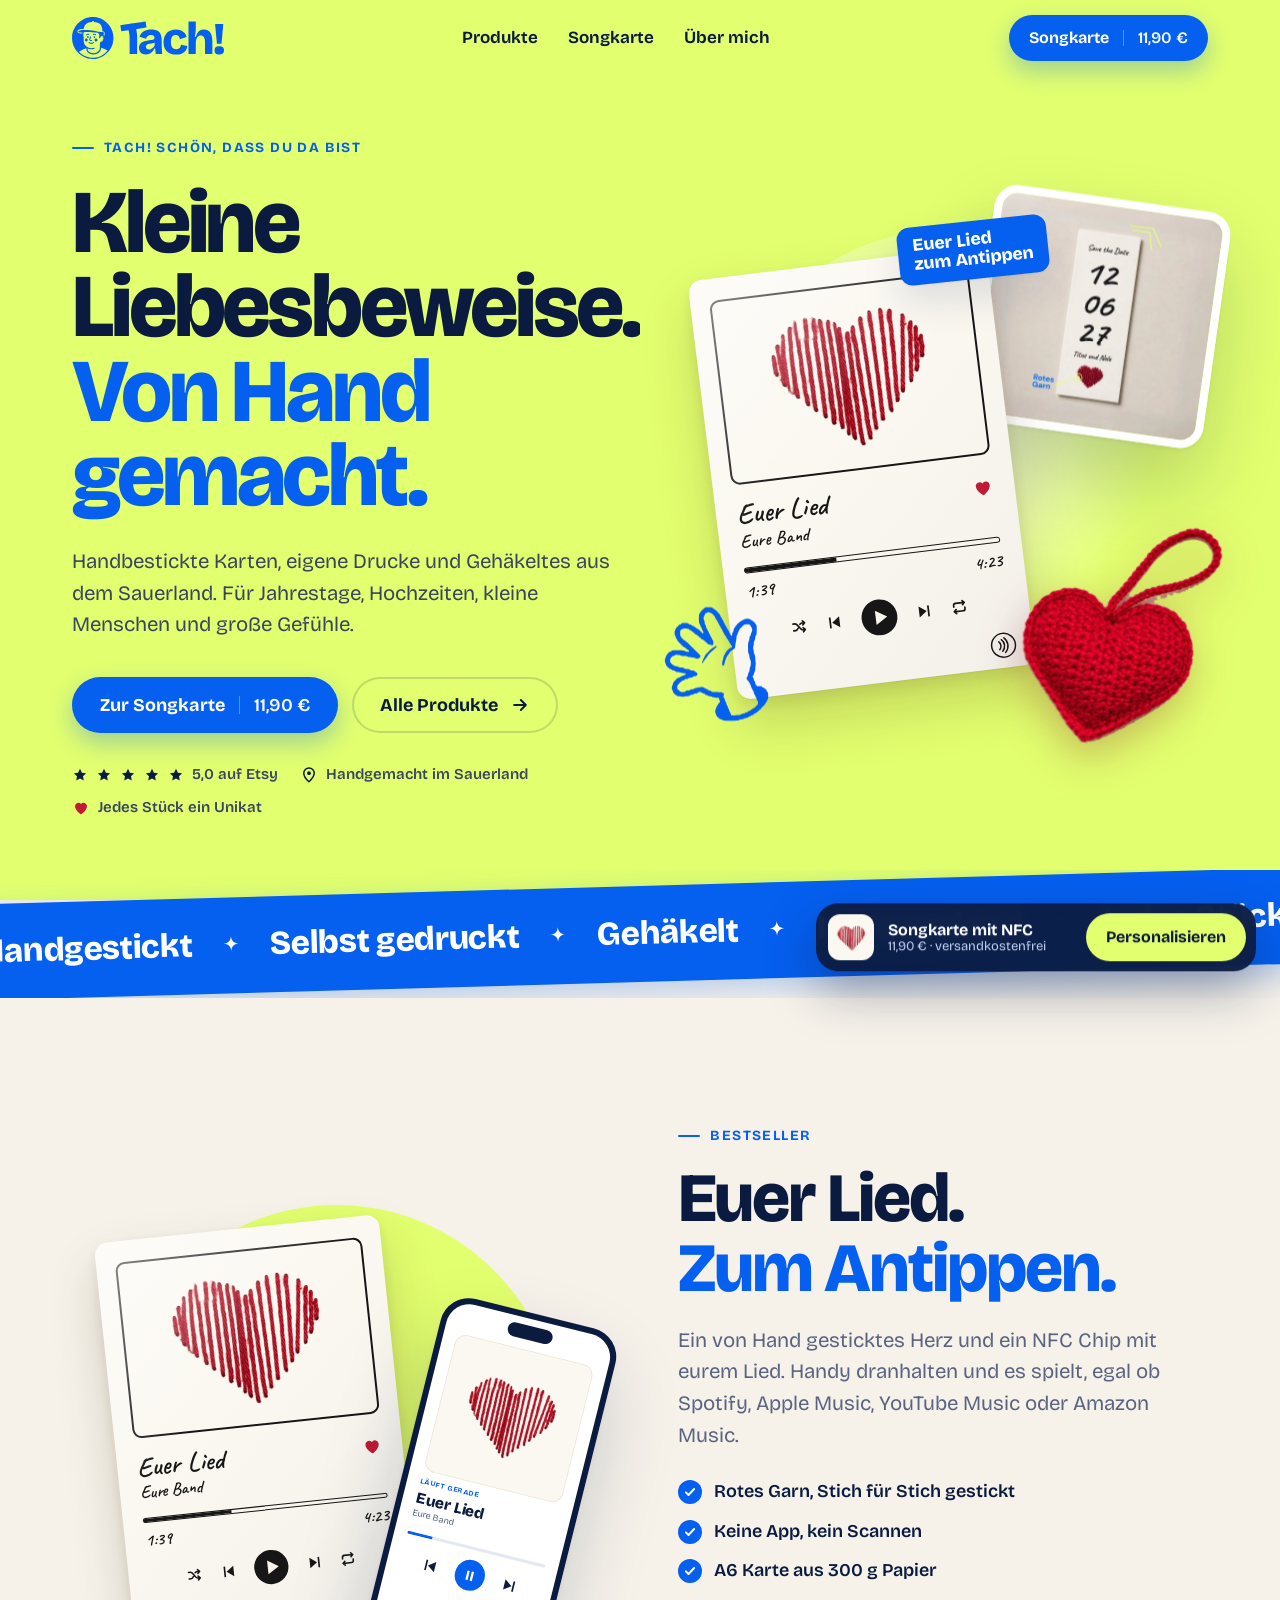
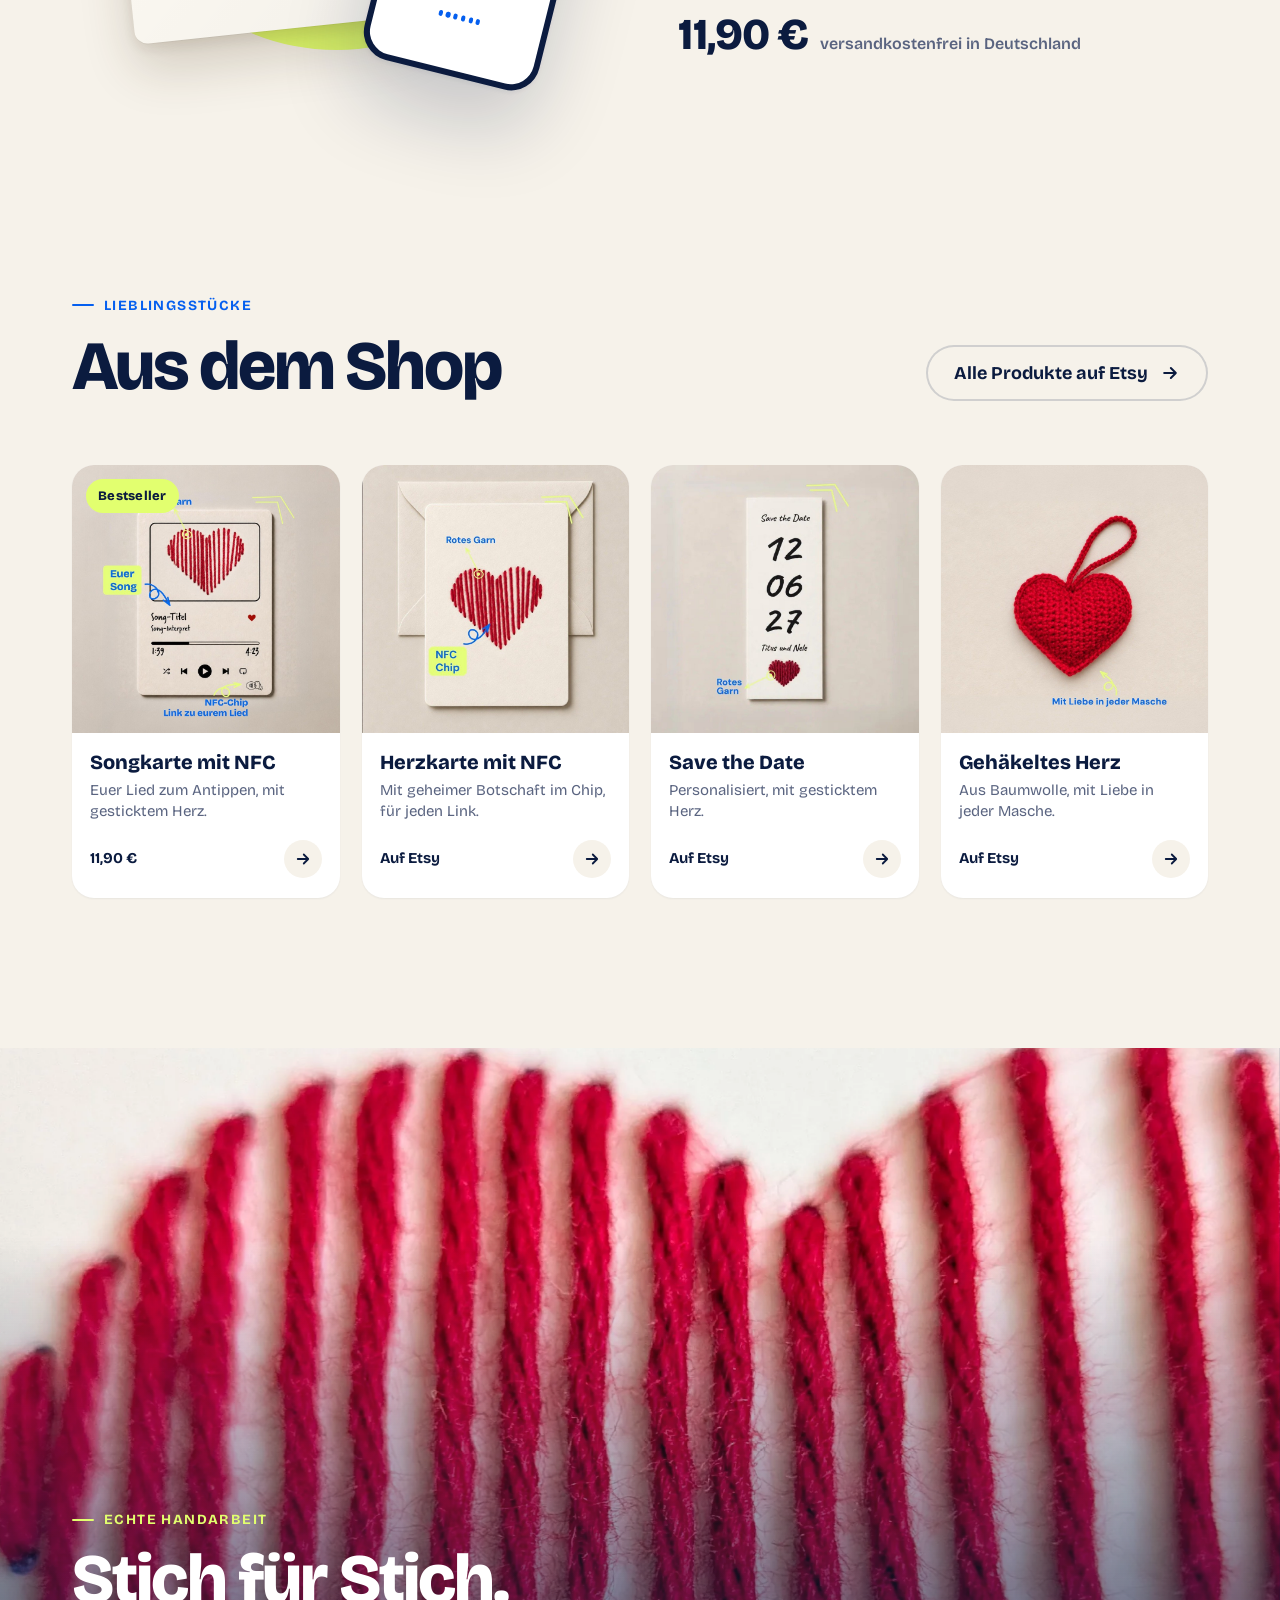
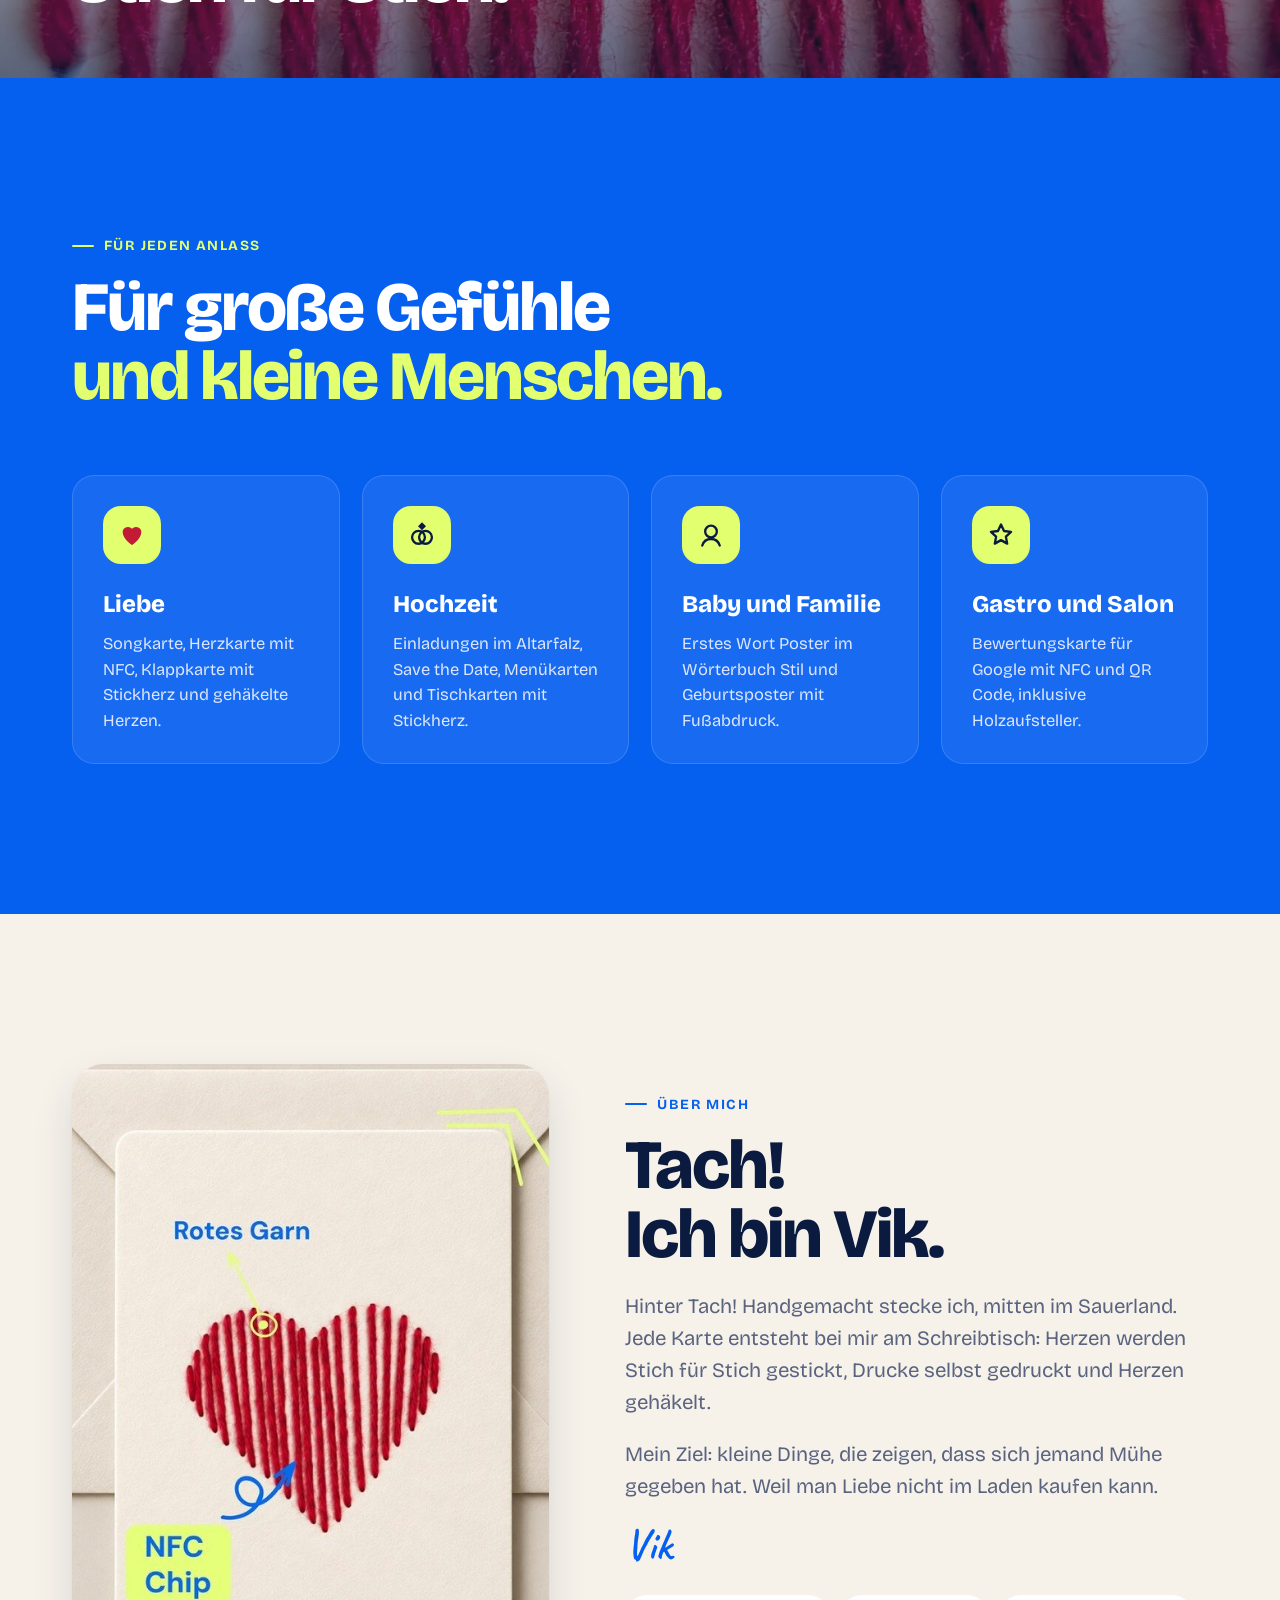
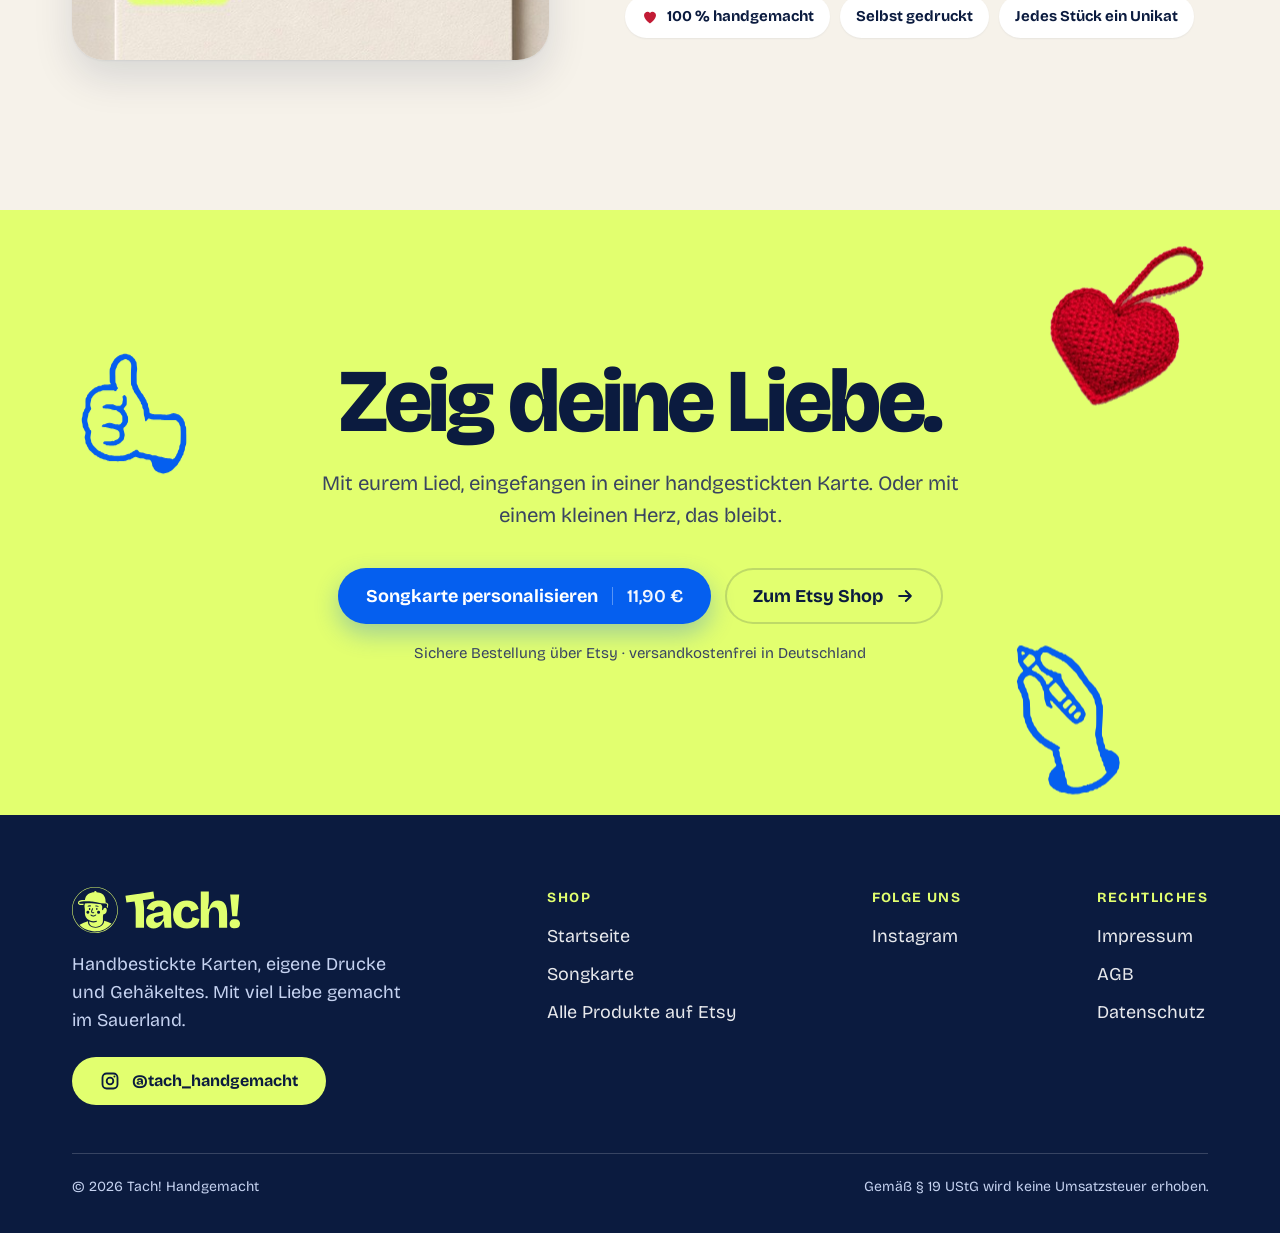
==== commit 83fc8d35: "Mobil: kein seitliches Scrollen mehr durch das Laufband Co-Authored-By: Claude Opus 5.5 <noreply@ant" ====
--- a/tach-website/index.html
+++ b/tach-website/index.html
@@ -70,7 +70,7 @@
 </div>
 </section>
 
-<div class="marquee " aria-hidden="true"><div class="track"><span>Handgestickt<svg width="22" height="22" viewBox="0 0 24 24" aria-hidden="true"><path d="M12 2c.6 5.2 2.8 7.4 8 8-5.2.6-7.4 2.8-8 8-.6-5.2-2.8-7.4-8-8 5.2-.6 7.4-2.8 8-8z" fill="currentColor"/></svg></span><span>Selbst gedruckt<svg width="22" height="22" viewBox="0 0 24 24" aria-hidden="true"><path d="M12 2c.6 5.2 2.8 7.4 8 8-5.2.6-7.4 2.8-8 8-.6-5.2-2.8-7.4-8-8 5.2-.6 7.4-2.8 8-8z" fill="currentColor"/></svg></span><span>Gehäkelt<svg width="22" height="22" viewBox="0 0 24 24" aria-hidden="true"><path d="M12 2c.6 5.2 2.8 7.4 8 8-5.2.6-7.4 2.8-8 8-.6-5.2-2.8-7.4-8-8 5.2-.6 7.4-2.8 8-8z" fill="currentColor"/></svg></span><span>Im Sauerland<svg width="22" height="22" viewBox="0 0 24 24" aria-hidden="true"><path d="M12 2c.6 5.2 2.8 7.4 8 8-5.2.6-7.4 2.8-8 8-.6-5.2-2.8-7.4-8-8 5.2-.6 7.4-2.8 8-8z" fill="currentColor"/></svg></span><span>Jedes Stück ein Unikat<svg width="22" height="22" viewBox="0 0 24 24" aria-hidden="true"><path d="M12 2c.6 5.2 2.8 7.4 8 8-5.2.6-7.4 2.8-8 8-.6-5.2-2.8-7.4-8-8 5.2-.6 7.4-2.8 8-8z" fill="currentColor"/></svg></span><span>Handgestickt<svg width="22" height="22" viewBox="0 0 24 24" aria-hidden="true"><path d="M12 2c.6 5.2 2.8 7.4 8 8-5.2.6-7.4 2.8-8 8-.6-5.2-2.8-7.4-8-8 5.2-.6 7.4-2.8 8-8z" fill="currentColor"/></svg></span><span>Selbst gedruckt<svg width="22" height="22" viewBox="0 0 24 24" aria-hidden="true"><path d="M12 2c.6 5.2 2.8 7.4 8 8-5.2.6-7.4 2.8-8 8-.6-5.2-2.8-7.4-8-8 5.2-.6 7.4-2.8 8-8z" fill="currentColor"/></svg></span><span>Gehäkelt<svg width="22" height="22" viewBox="0 0 24 24" aria-hidden="true"><path d="M12 2c.6 5.2 2.8 7.4 8 8-5.2.6-7.4 2.8-8 8-.6-5.2-2.8-7.4-8-8 5.2-.6 7.4-2.8 8-8z" fill="currentColor"/></svg></span><span>Im Sauerland<svg width="22" height="22" viewBox="0 0 24 24" aria-hidden="true"><path d="M12 2c.6 5.2 2.8 7.4 8 8-5.2.6-7.4 2.8-8 8-.6-5.2-2.8-7.4-8-8 5.2-.6 7.4-2.8 8-8z" fill="currentColor"/></svg></span><span>Jedes Stück ein Unikat<svg width="22" height="22" viewBox="0 0 24 24" aria-hidden="true"><path d="M12 2c.6 5.2 2.8 7.4 8 8-5.2.6-7.4 2.8-8 8-.6-5.2-2.8-7.4-8-8 5.2-.6 7.4-2.8 8-8z" fill="currentColor"/></svg></span><span>Handgestickt<svg width="22" height="22" viewBox="0 0 24 24" aria-hidden="true"><path d="M12 2c.6 5.2 2.8 7.4 8 8-5.2.6-7.4 2.8-8 8-.6-5.2-2.8-7.4-8-8 5.2-.6 7.4-2.8 8-8z" fill="currentColor"/></svg></span><span>Selbst gedruckt<svg width="22" height="22" viewBox="0 0 24 24" aria-hidden="true"><path d="M12 2c.6 5.2 2.8 7.4 8 8-5.2.6-7.4 2.8-8 8-.6-5.2-2.8-7.4-8-8 5.2-.6 7.4-2.8 8-8z" fill="currentColor"/></svg></span><span>Gehäkelt<svg width="22" height="22" viewBox="0 0 24 24" aria-hidden="true"><path d="M12 2c.6 5.2 2.8 7.4 8 8-5.2.6-7.4 2.8-8 8-.6-5.2-2.8-7.4-8-8 5.2-.6 7.4-2.8 8-8z" fill="currentColor"/></svg></span><span>Im Sauerland<svg width="22" height="22" viewBox="0 0 24 24" aria-hidden="true"><path d="M12 2c.6 5.2 2.8 7.4 8 8-5.2.6-7.4 2.8-8 8-.6-5.2-2.8-7.4-8-8 5.2-.6 7.4-2.8 8-8z" fill="currentColor"/></svg></span><span>Jedes Stück ein Unikat<svg width="22" height="22" viewBox="0 0 24 24" aria-hidden="true"><path d="M12 2c.6 5.2 2.8 7.4 8 8-5.2.6-7.4 2.8-8 8-.6-5.2-2.8-7.4-8-8 5.2-.6 7.4-2.8 8-8z" fill="currentColor"/></svg></span><span>Handgestickt<svg width="22" height="22" viewBox="0 0 24 24" aria-hidden="true"><path d="M12 2c.6 5.2 2.8 7.4 8 8-5.2.6-7.4 2.8-8 8-.6-5.2-2.8-7.4-8-8 5.2-.6 7.4-2.8 8-8z" fill="currentColor"/></svg></span><span>Selbst gedruckt<svg width="22" height="22" viewBox="0 0 24 24" aria-hidden="true"><path d="M12 2c.6 5.2 2.8 7.4 8 8-5.2.6-7.4 2.8-8 8-.6-5.2-2.8-7.4-8-8 5.2-.6 7.4-2.8 8-8z" fill="currentColor"/></svg></span><span>Gehäkelt<svg width="22" height="22" viewBox="0 0 24 24" aria-hidden="true"><path d="M12 2c.6 5.2 2.8 7.4 8 8-5.2.6-7.4 2.8-8 8-.6-5.2-2.8-7.4-8-8 5.2-.6 7.4-2.8 8-8z" fill="currentColor"/></svg></span><span>Im Sauerland<svg width="22" height="22" viewBox="0 0 24 24" aria-hidden="true"><path d="M12 2c.6 5.2 2.8 7.4 8 8-5.2.6-7.4 2.8-8 8-.6-5.2-2.8-7.4-8-8 5.2-.6 7.4-2.8 8-8z" fill="currentColor"/></svg></span><span>Jedes Stück ein Unikat<svg width="22" height="22" viewBox="0 0 24 24" aria-hidden="true"><path d="M12 2c.6 5.2 2.8 7.4 8 8-5.2.6-7.4 2.8-8 8-.6-5.2-2.8-7.4-8-8 5.2-.6 7.4-2.8 8-8z" fill="currentColor"/></svg></span></div></div>
+<div class="mq-wrap"><div class="marquee " aria-hidden="true"><div class="track"><span>Handgestickt<svg width="22" height="22" viewBox="0 0 24 24" aria-hidden="true"><path d="M12 2c.6 5.2 2.8 7.4 8 8-5.2.6-7.4 2.8-8 8-.6-5.2-2.8-7.4-8-8 5.2-.6 7.4-2.8 8-8z" fill="currentColor"/></svg></span><span>Selbst gedruckt<svg width="22" height="22" viewBox="0 0 24 24" aria-hidden="true"><path d="M12 2c.6 5.2 2.8 7.4 8 8-5.2.6-7.4 2.8-8 8-.6-5.2-2.8-7.4-8-8 5.2-.6 7.4-2.8 8-8z" fill="currentColor"/></svg></span><span>Gehäkelt<svg width="22" height="22" viewBox="0 0 24 24" aria-hidden="true"><path d="M12 2c.6 5.2 2.8 7.4 8 8-5.2.6-7.4 2.8-8 8-.6-5.2-2.8-7.4-8-8 5.2-.6 7.4-2.8 8-8z" fill="currentColor"/></svg></span><span>Im Sauerland<svg width="22" height="22" viewBox="0 0 24 24" aria-hidden="true"><path d="M12 2c.6 5.2 2.8 7.4 8 8-5.2.6-7.4 2.8-8 8-.6-5.2-2.8-7.4-8-8 5.2-.6 7.4-2.8 8-8z" fill="currentColor"/></svg></span><span>Jedes Stück ein Unikat<svg width="22" height="22" viewBox="0 0 24 24" aria-hidden="true"><path d="M12 2c.6 5.2 2.8 7.4 8 8-5.2.6-7.4 2.8-8 8-.6-5.2-2.8-7.4-8-8 5.2-.6 7.4-2.8 8-8z" fill="currentColor"/></svg></span><span>Handgestickt<svg width="22" height="22" viewBox="0 0 24 24" aria-hidden="true"><path d="M12 2c.6 5.2 2.8 7.4 8 8-5.2.6-7.4 2.8-8 8-.6-5.2-2.8-7.4-8-8 5.2-.6 7.4-2.8 8-8z" fill="currentColor"/></svg></span><span>Selbst gedruckt<svg width="22" height="22" viewBox="0 0 24 24" aria-hidden="true"><path d="M12 2c.6 5.2 2.8 7.4 8 8-5.2.6-7.4 2.8-8 8-.6-5.2-2.8-7.4-8-8 5.2-.6 7.4-2.8 8-8z" fill="currentColor"/></svg></span><span>Gehäkelt<svg width="22" height="22" viewBox="0 0 24 24" aria-hidden="true"><path d="M12 2c.6 5.2 2.8 7.4 8 8-5.2.6-7.4 2.8-8 8-.6-5.2-2.8-7.4-8-8 5.2-.6 7.4-2.8 8-8z" fill="currentColor"/></svg></span><span>Im Sauerland<svg width="22" height="22" viewBox="0 0 24 24" aria-hidden="true"><path d="M12 2c.6 5.2 2.8 7.4 8 8-5.2.6-7.4 2.8-8 8-.6-5.2-2.8-7.4-8-8 5.2-.6 7.4-2.8 8-8z" fill="currentColor"/></svg></span><span>Jedes Stück ein Unikat<svg width="22" height="22" viewBox="0 0 24 24" aria-hidden="true"><path d="M12 2c.6 5.2 2.8 7.4 8 8-5.2.6-7.4 2.8-8 8-.6-5.2-2.8-7.4-8-8 5.2-.6 7.4-2.8 8-8z" fill="currentColor"/></svg></span><span>Handgestickt<svg width="22" height="22" viewBox="0 0 24 24" aria-hidden="true"><path d="M12 2c.6 5.2 2.8 7.4 8 8-5.2.6-7.4 2.8-8 8-.6-5.2-2.8-7.4-8-8 5.2-.6 7.4-2.8 8-8z" fill="currentColor"/></svg></span><span>Selbst gedruckt<svg width="22" height="22" viewBox="0 0 24 24" aria-hidden="true"><path d="M12 2c.6 5.2 2.8 7.4 8 8-5.2.6-7.4 2.8-8 8-.6-5.2-2.8-7.4-8-8 5.2-.6 7.4-2.8 8-8z" fill="currentColor"/></svg></span><span>Gehäkelt<svg width="22" height="22" viewBox="0 0 24 24" aria-hidden="true"><path d="M12 2c.6 5.2 2.8 7.4 8 8-5.2.6-7.4 2.8-8 8-.6-5.2-2.8-7.4-8-8 5.2-.6 7.4-2.8 8-8z" fill="currentColor"/></svg></span><span>Im Sauerland<svg width="22" height="22" viewBox="0 0 24 24" aria-hidden="true"><path d="M12 2c.6 5.2 2.8 7.4 8 8-5.2.6-7.4 2.8-8 8-.6-5.2-2.8-7.4-8-8 5.2-.6 7.4-2.8 8-8z" fill="currentColor"/></svg></span><span>Jedes Stück ein Unikat<svg width="22" height="22" viewBox="0 0 24 24" aria-hidden="true"><path d="M12 2c.6 5.2 2.8 7.4 8 8-5.2.6-7.4 2.8-8 8-.6-5.2-2.8-7.4-8-8 5.2-.6 7.4-2.8 8-8z" fill="currentColor"/></svg></span><span>Handgestickt<svg width="22" height="22" viewBox="0 0 24 24" aria-hidden="true"><path d="M12 2c.6 5.2 2.8 7.4 8 8-5.2.6-7.4 2.8-8 8-.6-5.2-2.8-7.4-8-8 5.2-.6 7.4-2.8 8-8z" fill="currentColor"/></svg></span><span>Selbst gedruckt<svg width="22" height="22" viewBox="0 0 24 24" aria-hidden="true"><path d="M12 2c.6 5.2 2.8 7.4 8 8-5.2.6-7.4 2.8-8 8-.6-5.2-2.8-7.4-8-8 5.2-.6 7.4-2.8 8-8z" fill="currentColor"/></svg></span><span>Gehäkelt<svg width="22" height="22" viewBox="0 0 24 24" aria-hidden="true"><path d="M12 2c.6 5.2 2.8 7.4 8 8-5.2.6-7.4 2.8-8 8-.6-5.2-2.8-7.4-8-8 5.2-.6 7.4-2.8 8-8z" fill="currentColor"/></svg></span><span>Im Sauerland<svg width="22" height="22" viewBox="0 0 24 24" aria-hidden="true"><path d="M12 2c.6 5.2 2.8 7.4 8 8-5.2.6-7.4 2.8-8 8-.6-5.2-2.8-7.4-8-8 5.2-.6 7.4-2.8 8-8z" fill="currentColor"/></svg></span><span>Jedes Stück ein Unikat<svg width="22" height="22" viewBox="0 0 24 24" aria-hidden="true"><path d="M12 2c.6 5.2 2.8 7.4 8 8-5.2.6-7.4 2.8-8 8-.6-5.2-2.8-7.4-8-8 5.2-.6 7.4-2.8 8-8z" fill="currentColor"/></svg></span></div></div></div>
 
 <section class="sec feature" id="bestseller">
 <div class="wrap">
--- a/tach-website/assets/site.css
+++ b/tach-website/assets/site.css
@@ -352,3 +352,7 @@
   .buybar .btn{padding:0 16px;font-size:15px}
 }
 .story-text{position:relative;z-index:2}
+/* Kein seitliches Scrollen auf dem Handy */
+html,body{overflow-x:hidden}
+@supports (overflow:clip){html,body{overflow-x:clip}}
+.mq-wrap{position:relative;z-index:2;overflow:hidden;padding:30px 0;margin:-30px 0}
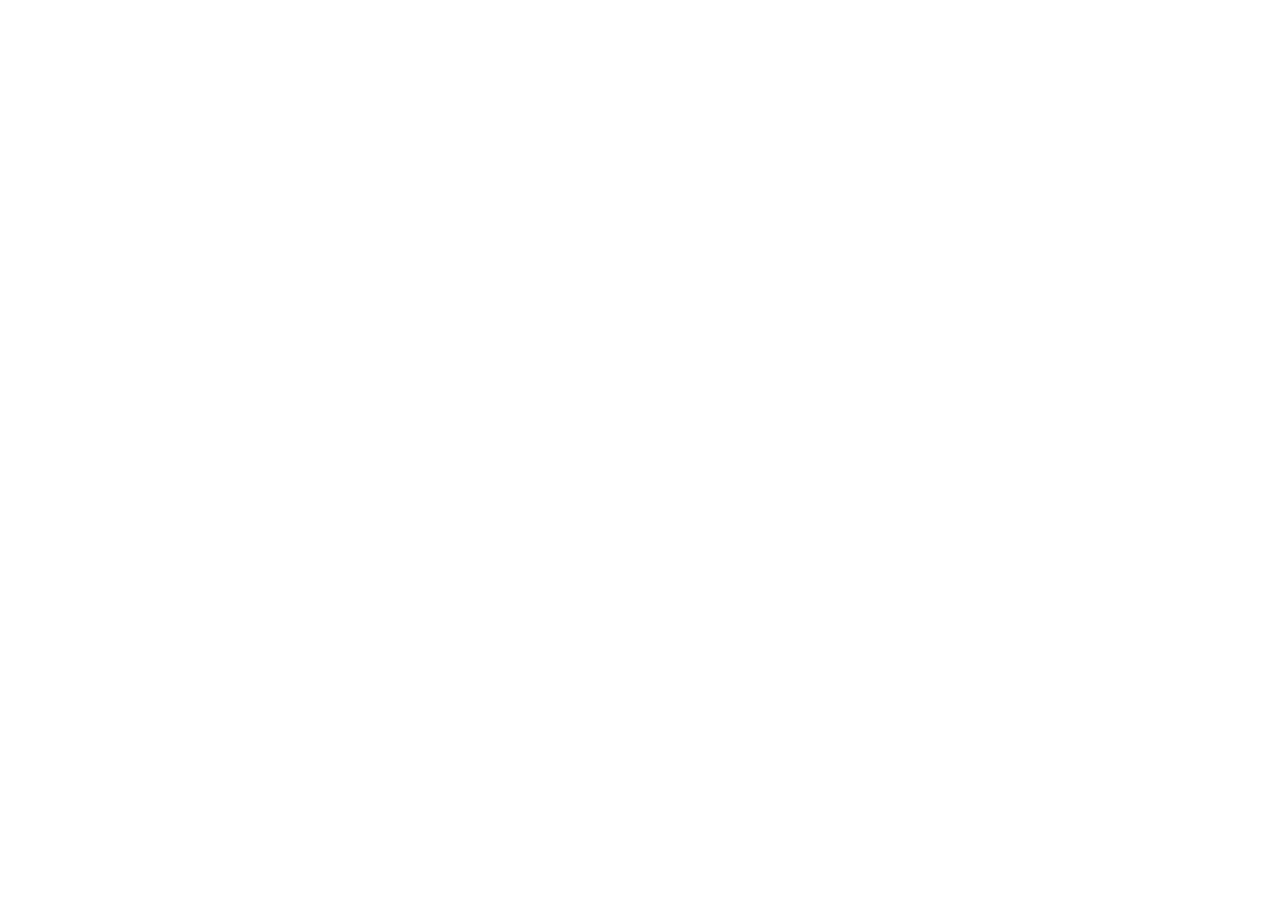
==== commit b0ffa3c4: "Pause: Startseite und Songkarte leiten zum Etsy Shop weiter Rückgängig machen mit git revert dieses " ====
--- a/tach-website/index.html
+++ b/tach-website/index.html
@@ -1,190 +1,15 @@
-<!doctype html>
+<!DOCTYPE html>
 <html lang="de">
 <head>
 <meta charset="utf-8">
-<meta name="viewport" content="width=device-width, initial-scale=1, viewport-fit=cover">
-<title>Tach! Handgemacht | Liebesbeweise von Hand gemacht im Sauerland</title>
-<meta name="description" content="Tach! Handgemacht: handbestickte Karten, eigene Drucke und Gehäkeltes aus dem Sauerland. Songkarte mit NFC, Hochzeitskarten, Poster und mehr.">
-<meta property="og:title" content="Tach! Handgemacht | Liebesbeweise von Hand gemacht im Sauerland">
-<meta property="og:description" content="Tach! Handgemacht: handbestickte Karten, eigene Drucke und Gehäkeltes aus dem Sauerland. Songkarte mit NFC, Hochzeitskarten, Poster und mehr.">
-<meta property="og:image" content="https://www.tach-handgemacht.de/assets/songkarte.jpg">
-<meta name="theme-color" content="#E2FF6F">
-<link rel="canonical" href="https://www.tach-handgemacht.de/">
-<link rel="icon" type="image/svg+xml" href="assets/favicon.svg">
-<link rel="preload" href="assets/bricolage.ttf" as="font" type="font/ttf" crossorigin>
-<link rel="stylesheet" href="assets/site.css">
-<script src="assets/site.js" defer></script>
+<meta name="viewport" content="width=device-width,initial-scale=1">
+<meta name="robots" content="noindex">
+<meta http-equiv="refresh" content="0; url=https://tachhandgemacht.etsy.com">
+<link rel="canonical" href="https://tachhandgemacht.etsy.com">
+<link rel="icon" href="/assets/favicon.svg">
+<title>Tach! Handgemacht</title>
+<script>location.replace("https://tachhandgemacht.etsy.com")</script>
+<style>body{margin:0;min-height:100vh;display:grid;place-items:center;background:#F6F2EA;color:#0B1B3F;font:17px/1.5 system-ui,sans-serif;text-align:center;padding:16px}a{color:#055FEF}</style>
 </head>
-<body>
-<header class="hdr"><div class="wrap">
-<a class="logo" href="index.html" aria-label="Tach! Handgemacht, Startseite"><img src="assets/logo-blue.svg" alt="Tach! Handgemacht" width="120" height="42"></a>
-<nav class="nav" aria-label="Hauptnavigation"><a href="#produkte">Produkte</a><a href="songkarte.html">Songkarte</a><a href="#ueber-mich">Über mich</a></nav>
-<a class="btn btn-primary" href="songkarte.html">Songkarte<span class="price">11,90 €</span></a>
-</div></header>
-<main>
-<section class="hero">
-<div class="wrap">
-<div>
-<div class="eyebrow hero-in" style="--d:60ms">Tach! Schön, dass du da bist</div>
-<h1 class="h-xl" style="margin-top:22px"><span class="ln"><span>Kleine</span></span><span class="ln"><span>Liebesbeweise.</span></span><span class="ln"><span class="accent">Von Hand</span></span><span class="ln"><span class="accent">gemacht.</span></span></h1>
-<p class="lead hero-in" style="--d:560ms">Handbestickte Karten, eigene Drucke und Gehäkeltes aus dem Sauerland. Für Jahrestage, Hochzeiten, kleine Menschen und große Gefühle.</p>
-<div class="cta-row hero-in" style="--d:680ms" data-hero-cta>
-<a class="btn btn-primary" href="songkarte.html">Zur Songkarte<span class="price">11,90 €</span></a>
-<a class="btn btn-ghost" href="#produkte">Alle Produkte <svg width="20" height="20" viewBox="0 0 24 24" aria-hidden="true"><path d="M5 12h14M13 6l6 6-6 6" fill="none" stroke="currentColor" stroke-width="2.4" stroke-linecap="round" stroke-linejoin="round"/></svg></a>
-</div>
-<div class="trust hero-in" style="--d:800ms"><span><span class="stars" aria-hidden="true"><svg width="16" height="16" viewBox="0 0 24 24" aria-hidden="true"><path d="M12 2.8l2.8 5.9 6.4.8-4.7 4.4 1.2 6.3L12 17.1l-5.7 3.1 1.2-6.3L2.8 9.5l6.4-.8z" fill="#0B1B3F"/></svg><svg width="16" height="16" viewBox="0 0 24 24" aria-hidden="true"><path d="M12 2.8l2.8 5.9 6.4.8-4.7 4.4 1.2 6.3L12 17.1l-5.7 3.1 1.2-6.3L2.8 9.5l6.4-.8z" fill="#0B1B3F"/></svg><svg width="16" height="16" viewBox="0 0 24 24" aria-hidden="true"><path d="M12 2.8l2.8 5.9 6.4.8-4.7 4.4 1.2 6.3L12 17.1l-5.7 3.1 1.2-6.3L2.8 9.5l6.4-.8z" fill="#0B1B3F"/></svg><svg width="16" height="16" viewBox="0 0 24 24" aria-hidden="true"><path d="M12 2.8l2.8 5.9 6.4.8-4.7 4.4 1.2 6.3L12 17.1l-5.7 3.1 1.2-6.3L2.8 9.5l6.4-.8z" fill="#0B1B3F"/></svg><svg width="16" height="16" viewBox="0 0 24 24" aria-hidden="true"><path d="M12 2.8l2.8 5.9 6.4.8-4.7 4.4 1.2 6.3L12 17.1l-5.7 3.1 1.2-6.3L2.8 9.5l6.4-.8z" fill="#0B1B3F"/></svg></span> 5,0 auf Etsy</span><span><svg width="18" height="18" viewBox="0 0 24 24" aria-hidden="true"><path d="M12 21s7-6.2 7-11.5A7 7 0 0 0 5 9.5C5 14.8 12 21 12 21z" fill="none" stroke="#0B1B3F" stroke-width="2"/><circle cx="12" cy="9.5" r="2.5" fill="#0B1B3F"/></svg> Handgemacht im Sauerland</span><span><svg width="18" height="18" viewBox="0 0 24 24" aria-hidden="true"><path d="M12 20.5s-8-5-8-11.1A4.6 4.6 0 0 1 12 6.6a4.6 4.6 0 0 1 8 2.8c0 6.1-8 11.1-8 11.1z" fill="#C21B35"/></svg> Jedes Stück ein Unikat</span></div>
-</div>
-
-<div class="hero-stage" style="container-type:inline-size" aria-hidden="true">
-<div class="hero-blob"></div>
-<div class="layer" data-speed="-0.06" data-depth="0.35" style="right:-2%;top:0;width:46cqw">
-  <div class="pop" style="--rot:8deg;--d:500ms"><img src="assets/save-the-date.jpg" alt="" width="900" height="900" style="width:100%;border-radius:4.5cqw;border:1.6cqw solid #fff;box-shadow:var(--shadow-lg)"></div>
-</div>
-<div class="layer" data-speed="0.05" data-depth="0.7" style="left:4%;top:12%">
-  <div class="pop" style="--rot:-7deg;--d:300ms"><div class="songcard " style="--w:58cqw" >
-  <div class="sc-frame"><img src="assets/stickherz.webp" alt="" width="560" height="501"></div>
-  <span class="sc-t1 hand">Euer Lied</span><span class="sc-t2 hand">Eure Band</span>
-  <svg class="sc-heart" viewBox="0 0 24 22" aria-hidden="true"><path d="M12 21s-9-5.6-9-12.2A5 5 0 0 1 12 5.6 5 5 0 0 1 21 8.8C21 15.4 12 21 12 21z" fill="#C21B35"/></svg>
-  <div class="sc-bar"><i></i></div>
-  <span class="sc-time hand" style="left:7%">1:39</span><span class="sc-time hand" style="right:7%">4:23</span>
-  <div class="sc-ctl" aria-hidden="true">
-    <svg viewBox="0 0 24 24" fill="none" stroke="#161616" stroke-width="2.4" stroke-linecap="round" stroke-linejoin="round"><path d="M3 7h3c4 0 6 10 10 10h4M17 14l3 3-3 3M3 17h3c1.6 0 2.8-1.4 3.8-3M13 8.6C14 7.6 15 7 16 7h4M17 4l3 3-3 3"/></svg>
-    <svg viewBox="0 0 24 24"><path d="M5 4h2.5v16H5zM20 4v16L9 12z" fill="#161616"/></svg>
-    <svg class="play" viewBox="0 0 24 24"><circle cx="12" cy="12" r="11.5" fill="#161616"/><path d="M9.6 7.4v9.2L17 12z" fill="#FBF8F1"/></svg>
-    <svg viewBox="0 0 24 24"><path d="M16.5 4H19v16h-2.5zM4 4v16l11-8z" fill="#161616"/></svg>
-    <svg viewBox="0 0 24 24" fill="none" stroke="#161616" stroke-width="2.4" stroke-linecap="round" stroke-linejoin="round"><path d="M4 11V9a3 3 0 0 1 3-3h13M17 3l3 3-3 3M20 13v2a3 3 0 0 1-3 3H4M7 21l-3-3 3-3"/></svg>
-  </div>
-  <span class="sc-nfc"><svg viewBox="0 0 44 44" fill="none" stroke="#161616" stroke-width="2.4" aria-hidden="true"><circle cx="22" cy="22" r="19.5"/><path d="M15 15.5a9 9 0 0 1 0 13M19.5 12.5a13 13 0 0 1 0 19M24 10a16.5 16.5 0 0 1 0 24" stroke-linecap="round"/></svg></span>
-</div></div>
-</div>
-<div class="layer" data-speed="0.16" data-depth="1.2" style="right:0;bottom:0;width:36cqw">
-  <div class="pop" style="--rot:12deg;--d:750ms"><img class="float" src="assets/haekelherz.webp" alt="" width="520" height="667" style="width:100%;filter:drop-shadow(0 3cqw 4cqw rgba(120,10,30,.28))"></div>
-</div>
-<div class="layer" data-speed="0.22" data-depth="1.6" style="left:-6%;bottom:4%;width:22cqw">
-  <div class="pop" style="--d:950ms"><img class="wiggle" src="assets/hand-e65-blue.svg" alt="" style="width:100%"></div>
-</div>
-<div class="layer" data-speed="-0.12" data-depth="1" style="left:40%;top:4%">
-  <div class="pop" style="--rot:-6deg;--d:1100ms"><span style="display:inline-block;background:var(--blue);color:#fff;font-weight:800;font-size:max(14px,3.4cqw);line-height:1.05;padding:2cqw 3cqw;border-radius:2.4cqw;box-shadow:var(--shadow)">Euer Lied<br>zum Antippen</span></div>
-</div>
-</div>
-</div>
-</section>
-
-<div class="mq-wrap"><div class="marquee " aria-hidden="true"><div class="track"><span>Handgestickt<svg width="22" height="22" viewBox="0 0 24 24" aria-hidden="true"><path d="M12 2c.6 5.2 2.8 7.4 8 8-5.2.6-7.4 2.8-8 8-.6-5.2-2.8-7.4-8-8 5.2-.6 7.4-2.8 8-8z" fill="currentColor"/></svg></span><span>Selbst gedruckt<svg width="22" height="22" viewBox="0 0 24 24" aria-hidden="true"><path d="M12 2c.6 5.2 2.8 7.4 8 8-5.2.6-7.4 2.8-8 8-.6-5.2-2.8-7.4-8-8 5.2-.6 7.4-2.8 8-8z" fill="currentColor"/></svg></span><span>Gehäkelt<svg width="22" height="22" viewBox="0 0 24 24" aria-hidden="true"><path d="M12 2c.6 5.2 2.8 7.4 8 8-5.2.6-7.4 2.8-8 8-.6-5.2-2.8-7.4-8-8 5.2-.6 7.4-2.8 8-8z" fill="currentColor"/></svg></span><span>Im Sauerland<svg width="22" height="22" viewBox="0 0 24 24" aria-hidden="true"><path d="M12 2c.6 5.2 2.8 7.4 8 8-5.2.6-7.4 2.8-8 8-.6-5.2-2.8-7.4-8-8 5.2-.6 7.4-2.8 8-8z" fill="currentColor"/></svg></span><span>Jedes Stück ein Unikat<svg width="22" height="22" viewBox="0 0 24 24" aria-hidden="true"><path d="M12 2c.6 5.2 2.8 7.4 8 8-5.2.6-7.4 2.8-8 8-.6-5.2-2.8-7.4-8-8 5.2-.6 7.4-2.8 8-8z" fill="currentColor"/></svg></span><span>Handgestickt<svg width="22" height="22" viewBox="0 0 24 24" aria-hidden="true"><path d="M12 2c.6 5.2 2.8 7.4 8 8-5.2.6-7.4 2.8-8 8-.6-5.2-2.8-7.4-8-8 5.2-.6 7.4-2.8 8-8z" fill="currentColor"/></svg></span><span>Selbst gedruckt<svg width="22" height="22" viewBox="0 0 24 24" aria-hidden="true"><path d="M12 2c.6 5.2 2.8 7.4 8 8-5.2.6-7.4 2.8-8 8-.6-5.2-2.8-7.4-8-8 5.2-.6 7.4-2.8 8-8z" fill="currentColor"/></svg></span><span>Gehäkelt<svg width="22" height="22" viewBox="0 0 24 24" aria-hidden="true"><path d="M12 2c.6 5.2 2.8 7.4 8 8-5.2.6-7.4 2.8-8 8-.6-5.2-2.8-7.4-8-8 5.2-.6 7.4-2.8 8-8z" fill="currentColor"/></svg></span><span>Im Sauerland<svg width="22" height="22" viewBox="0 0 24 24" aria-hidden="true"><path d="M12 2c.6 5.2 2.8 7.4 8 8-5.2.6-7.4 2.8-8 8-.6-5.2-2.8-7.4-8-8 5.2-.6 7.4-2.8 8-8z" fill="currentColor"/></svg></span><span>Jedes Stück ein Unikat<svg width="22" height="22" viewBox="0 0 24 24" aria-hidden="true"><path d="M12 2c.6 5.2 2.8 7.4 8 8-5.2.6-7.4 2.8-8 8-.6-5.2-2.8-7.4-8-8 5.2-.6 7.4-2.8 8-8z" fill="currentColor"/></svg></span><span>Handgestickt<svg width="22" height="22" viewBox="0 0 24 24" aria-hidden="true"><path d="M12 2c.6 5.2 2.8 7.4 8 8-5.2.6-7.4 2.8-8 8-.6-5.2-2.8-7.4-8-8 5.2-.6 7.4-2.8 8-8z" fill="currentColor"/></svg></span><span>Selbst gedruckt<svg width="22" height="22" viewBox="0 0 24 24" aria-hidden="true"><path d="M12 2c.6 5.2 2.8 7.4 8 8-5.2.6-7.4 2.8-8 8-.6-5.2-2.8-7.4-8-8 5.2-.6 7.4-2.8 8-8z" fill="currentColor"/></svg></span><span>Gehäkelt<svg width="22" height="22" viewBox="0 0 24 24" aria-hidden="true"><path d="M12 2c.6 5.2 2.8 7.4 8 8-5.2.6-7.4 2.8-8 8-.6-5.2-2.8-7.4-8-8 5.2-.6 7.4-2.8 8-8z" fill="currentColor"/></svg></span><span>Im Sauerland<svg width="22" height="22" viewBox="0 0 24 24" aria-hidden="true"><path d="M12 2c.6 5.2 2.8 7.4 8 8-5.2.6-7.4 2.8-8 8-.6-5.2-2.8-7.4-8-8 5.2-.6 7.4-2.8 8-8z" fill="currentColor"/></svg></span><span>Jedes Stück ein Unikat<svg width="22" height="22" viewBox="0 0 24 24" aria-hidden="true"><path d="M12 2c.6 5.2 2.8 7.4 8 8-5.2.6-7.4 2.8-8 8-.6-5.2-2.8-7.4-8-8 5.2-.6 7.4-2.8 8-8z" fill="currentColor"/></svg></span><span>Handgestickt<svg width="22" height="22" viewBox="0 0 24 24" aria-hidden="true"><path d="M12 2c.6 5.2 2.8 7.4 8 8-5.2.6-7.4 2.8-8 8-.6-5.2-2.8-7.4-8-8 5.2-.6 7.4-2.8 8-8z" fill="currentColor"/></svg></span><span>Selbst gedruckt<svg width="22" height="22" viewBox="0 0 24 24" aria-hidden="true"><path d="M12 2c.6 5.2 2.8 7.4 8 8-5.2.6-7.4 2.8-8 8-.6-5.2-2.8-7.4-8-8 5.2-.6 7.4-2.8 8-8z" fill="currentColor"/></svg></span><span>Gehäkelt<svg width="22" height="22" viewBox="0 0 24 24" aria-hidden="true"><path d="M12 2c.6 5.2 2.8 7.4 8 8-5.2.6-7.4 2.8-8 8-.6-5.2-2.8-7.4-8-8 5.2-.6 7.4-2.8 8-8z" fill="currentColor"/></svg></span><span>Im Sauerland<svg width="22" height="22" viewBox="0 0 24 24" aria-hidden="true"><path d="M12 2c.6 5.2 2.8 7.4 8 8-5.2.6-7.4 2.8-8 8-.6-5.2-2.8-7.4-8-8 5.2-.6 7.4-2.8 8-8z" fill="currentColor"/></svg></span><span>Jedes Stück ein Unikat<svg width="22" height="22" viewBox="0 0 24 24" aria-hidden="true"><path d="M12 2c.6 5.2 2.8 7.4 8 8-5.2.6-7.4 2.8-8 8-.6-5.2-2.8-7.4-8-8 5.2-.6 7.4-2.8 8-8z" fill="currentColor"/></svg></span></div></div></div>
-
-<section class="sec feature" id="bestseller">
-<div class="wrap">
-<div class="feature-stage rv-scale" style="container-type:inline-size" aria-hidden="true">
-  <div class="disc"></div>
-  <div class="layer" data-speed="0.04" data-chip-stage style="left:8%;top:6%">
-    <div style="transform:rotate(-6deg)"><div class="songcard " style="--w:54cqw" >
-  <div class="sc-frame"><img src="assets/stickherz.webp" alt="" width="560" height="501"></div>
-  <span class="sc-t1 hand">Euer Lied</span><span class="sc-t2 hand">Eure Band</span>
-  <svg class="sc-heart" viewBox="0 0 24 22" aria-hidden="true"><path d="M12 21s-9-5.6-9-12.2A5 5 0 0 1 12 5.6 5 5 0 0 1 21 8.8C21 15.4 12 21 12 21z" fill="#C21B35"/></svg>
-  <div class="sc-bar"><i></i></div>
-  <span class="sc-time hand" style="left:7%">1:39</span><span class="sc-time hand" style="right:7%">4:23</span>
-  <div class="sc-ctl" aria-hidden="true">
-    <svg viewBox="0 0 24 24" fill="none" stroke="#161616" stroke-width="2.4" stroke-linecap="round" stroke-linejoin="round"><path d="M3 7h3c4 0 6 10 10 10h4M17 14l3 3-3 3M3 17h3c1.6 0 2.8-1.4 3.8-3M13 8.6C14 7.6 15 7 16 7h4M17 4l3 3-3 3"/></svg>
-    <svg viewBox="0 0 24 24"><path d="M5 4h2.5v16H5zM20 4v16L9 12z" fill="#161616"/></svg>
-    <svg class="play" viewBox="0 0 24 24"><circle cx="12" cy="12" r="11.5" fill="#161616"/><path d="M9.6 7.4v9.2L17 12z" fill="#FBF8F1"/></svg>
-    <svg viewBox="0 0 24 24"><path d="M16.5 4H19v16h-2.5zM4 4v16l11-8z" fill="#161616"/></svg>
-    <svg viewBox="0 0 24 24" fill="none" stroke="#161616" stroke-width="2.4" stroke-linecap="round" stroke-linejoin="round"><path d="M4 11V9a3 3 0 0 1 3-3h13M17 3l3 3-3 3M20 13v2a3 3 0 0 1-3 3H4M7 21l-3-3 3-3"/></svg>
-  </div>
-  <span class="sc-nfc"><svg viewBox="0 0 44 44" fill="none" stroke="#161616" stroke-width="2.4" aria-hidden="true"><circle cx="22" cy="22" r="19.5"/><path d="M15 15.5a9 9 0 0 1 0 13M19.5 12.5a13 13 0 0 1 0 19M24 10a16.5 16.5 0 0 1 0 24" stroke-linecap="round"/></svg></span>
-</div></div>
-    <div class="ripples on"><i></i><i></i><i></i></div>
-  </div>
-  <div class="layer" data-speed="-0.12" style="left:62%;top:46%">
-    <div style="transform:rotate(14deg)"><div class="phone " style="--pw:34cqw" aria-hidden="true"><div class="scr"><span class="isl"></span><div class="screen on" style="padding-top:2.4em"><div class="np-art"><img src="assets/stickherz.webp" alt=""></div>
-<div class="np-k">Läuft gerade</div><div class="np-t">Euer Lied</div><div class="np-s">Eure Band</div>
-<div class="np-bar"><i></i></div>
-<div class="np-ctl"><svg width="16" height="16" viewBox="0 0 24 24"><path d="M5 4h2.5v16H5zM20 4v16L9 12z" fill="#0B1B3F"/></svg><span class="pp"><svg width="16" height="16" viewBox="0 0 24 24"><path d="M7 5h3.4v14H7zM13.6 5H17v14h-3.4z" fill="#fff"/></svg></span><svg width="16" height="16" viewBox="0 0 24 24"><path d="M16.5 4H19v16h-2.5zM4 4v16l11-8z" fill="#0B1B3F"/></svg></div>
-<div class="eq"><i></i><i></i><i></i><i></i><i></i><i></i></div></div></div></div></div>
-  </div>
-</div>
-<div>
-<div class="eyebrow rv">Bestseller</div>
-<h2 class="h-l rv" style="margin-top:18px;--d:80ms">Euer Lied.<br><span class="accent">Zum Antippen.</span></h2>
-<p class="lead rv" style="margin-top:22px;--d:160ms">Ein von Hand gesticktes Herz und ein NFC Chip mit eurem Lied. Handy dranhalten und es spielt, egal ob Spotify, Apple Music, YouTube Music oder Amazon Music.</p>
-<ul class="checks rv" style="--d:220ms"><li>Rotes Garn, Stich für Stich gestickt</li><li>Keine App, kein Scannen</li><li>A6 Karte aus 300 g Papier</li></ul>
-<div class="price-tag rv" style="--d:280ms"><b>11,90 €</b><span>versandkostenfrei in Deutschland</span></div>
-<div class="cta-row rv" style="margin-top:24px;--d:320ms"><a class="btn btn-primary" href="https://www.etsy.com/de/listing/4562958963/liebeskarte-personalisiert-handgestickt" target="_blank" rel="noopener">Jetzt personalisieren <svg width="20" height="20" viewBox="0 0 24 24" aria-hidden="true"><path d="M5 12h14M13 6l6 6-6 6" fill="none" stroke="currentColor" stroke-width="2.4" stroke-linecap="round" stroke-linejoin="round"/></svg></a><a class="btn btn-ghost" href="songkarte.html">So funktioniert's</a></div>
-</div>
-</div>
-</section>
-
-<section class="sec" id="produkte" style="padding-top:0">
-<div class="wrap">
-<div class="sec-head"><div><div class="eyebrow rv">Lieblingsstücke</div><h2 class="h-l rv" style="margin-top:16px;--d:80ms">Aus dem Shop</h2></div>
-<a class="btn btn-ghost rv" style="--d:120ms" href="https://tachhandgemacht.etsy.com" target="_blank" rel="noopener">Alle Produkte auf Etsy <svg width="20" height="20" viewBox="0 0 24 24" aria-hidden="true"><path d="M5 12h14M13 6l6 6-6 6" fill="none" stroke="currentColor" stroke-width="2.4" stroke-linecap="round" stroke-linejoin="round"/></svg></a></div>
-<div class="grid-p">
-<a class="pcard rv" href="songkarte.html"><span class="badge">Bestseller</span><div class="ph"><img src="assets/songkarte.jpg" alt="Songkarte mit gesticktem Herz und NFC Chip" loading="lazy" width="900" height="900"></div><div class="bd"><h3>Songkarte mit NFC</h3><p>Euer Lied zum Antippen, mit gesticktem Herz.</p><div class="ft"><span>11,90 €</span><span class="go"><svg width="18" height="18" viewBox="0 0 24 24" aria-hidden="true"><path d="M5 12h14M13 6l6 6-6 6" fill="none" stroke="#0B1B3F" stroke-width="2.4" stroke-linecap="round" stroke-linejoin="round"/></svg></span></div></div></a>
-<a class="pcard rv" style="--d:90ms" href="https://tachhandgemacht.etsy.com" target="_blank" rel="noopener"><div class="ph"><img src="assets/herzkarte-nfc.jpg" alt="Herzkarte mit gesticktem Herz und NFC Chip" loading="lazy" width="900" height="900"></div><div class="bd"><h3>Herzkarte mit NFC</h3><p>Mit geheimer Botschaft im Chip, für jeden Link.</p><div class="ft"><span>Auf Etsy</span><span class="go"><svg width="18" height="18" viewBox="0 0 24 24" aria-hidden="true"><path d="M5 12h14M13 6l6 6-6 6" fill="none" stroke="#0B1B3F" stroke-width="2.4" stroke-linecap="round" stroke-linejoin="round"/></svg></span></div></div></a>
-<a class="pcard rv" style="--d:180ms" href="https://tachhandgemacht.etsy.com" target="_blank" rel="noopener"><div class="ph"><img src="assets/save-the-date.jpg" alt="Save the Date Karte mit gesticktem Herz" loading="lazy" width="900" height="900"></div><div class="bd"><h3>Save the Date</h3><p>Personalisiert, mit gesticktem Herz.</p><div class="ft"><span>Auf Etsy</span><span class="go"><svg width="18" height="18" viewBox="0 0 24 24" aria-hidden="true"><path d="M5 12h14M13 6l6 6-6 6" fill="none" stroke="#0B1B3F" stroke-width="2.4" stroke-linecap="round" stroke-linejoin="round"/></svg></span></div></div></a>
-<a class="pcard rv" style="--d:270ms" href="https://tachhandgemacht.etsy.com" target="_blank" rel="noopener"><div class="ph"><img src="assets/gehaekeltes-herz.jpg" alt="Gehäkeltes rotes Herz" loading="lazy" width="900" height="900"></div><div class="bd"><h3>Gehäkeltes Herz</h3><p>Aus Baumwolle, mit Liebe in jeder Masche.</p><div class="ft"><span>Auf Etsy</span><span class="go"><svg width="18" height="18" viewBox="0 0 24 24" aria-hidden="true"><path d="M5 12h14M13 6l6 6-6 6" fill="none" stroke="#0B1B3F" stroke-width="2.4" stroke-linecap="round" stroke-linejoin="round"/></svg></span></div></div></a>
-</div>
-</div>
-</section>
-
-<section class="pband" aria-label="Handarbeit">
-<img src="assets/garn-wide.webp" alt="Nahaufnahme: rotes Garn, von Hand zu einem Herz gestickt" data-speed="0.18" loading="lazy" width="2000" height="1360">
-<div class="shade"></div>
-<div class="cap"><div class="wrap"><div class="eyebrow rv" style="color:var(--lime)">Echte Handarbeit</div><p class="h-l rv" style="margin-top:14px;--d:80ms">Stich für Stich.</p></div></div>
-</section>
-
-<section class="sec dark">
-<div class="wrap">
-<div class="sec-head"><div><div class="eyebrow rv">Für jeden Anlass</div><h2 class="h-l rv" style="margin-top:16px;--d:80ms">Für große Gefühle<br><span style="color:var(--lime)">und kleine Menschen.</span></h2></div></div>
-<div class="occasions">
-<div class="occ rv"><span class="ic"><svg width="28" height="28" viewBox="0 0 24 24"><path d="M12 20.5s-8-5-8-11.1A4.6 4.6 0 0 1 12 6.6a4.6 4.6 0 0 1 8 2.8c0 6.1-8 11.1-8 11.1z" fill="#C21B35"/></svg></span><h3>Liebe</h3><p>Songkarte, Herzkarte mit NFC, Klappkarte mit Stickherz und gehäkelte Herzen.</p></div>
-<div class="occ rv" style="--d:90ms"><span class="ic"><svg width="28" height="28" viewBox="0 0 24 24" fill="none" stroke="#0B1B3F" stroke-width="2"><circle cx="9" cy="14" r="5.5"/><circle cx="15" cy="14" r="5.5"/><path d="M10 4.5l2-2 2 2-2 2z" fill="#0B1B3F"/></svg></span><h3>Hochzeit</h3><p>Einladungen im Altarfalz, Save the Date, Menükarten und Tischkarten mit Stickherz.</p></div>
-<div class="occ rv" style="--d:180ms"><span class="ic"><svg width="28" height="28" viewBox="0 0 24 24" fill="none" stroke="#0B1B3F" stroke-width="2" stroke-linecap="round"><circle cx="12" cy="9" r="5"/><path d="M4.5 21c1.2-3.8 4-5.6 7.5-5.6s6.3 1.8 7.5 5.6"/></svg></span><h3>Baby und Familie</h3><p>Erstes Wort Poster im Wörterbuch Stil und Geburtsposter mit Fußabdruck.</p></div>
-<div class="occ rv" style="--d:270ms"><span class="ic"><svg width="28" height="28" viewBox="0 0 24 24" fill="none" stroke="#0B1B3F" stroke-width="2" stroke-linejoin="round"><path d="M12 3l2.6 5.6 6 .7-4.4 4.1 1.1 6L12 16.4 6.7 19.4l1.1-6L3.4 9.3l6-.7z"/></svg></span><h3>Gastro und Salon</h3><p>Bewertungskarte für Google mit NFC und QR Code, inklusive Holzaufsteller.</p></div>
-</div>
-</div>
-</section>
-
-<section class="sec about" id="ueber-mich">
-<div class="wrap">
-<div class="about-img rv-scale"><img src="assets/herzkarte-nfc.jpg" alt="Handgestickte Herzkarte auf Kuvert" data-speed="0.08" loading="lazy" width="900" height="900"></div>
-<div>
-<div class="eyebrow rv">Über mich</div>
-<h2 class="h-l rv" style="margin-top:16px;--d:80ms">Tach!<br>Ich bin Vik.</h2>
-<p class="lead rv" style="margin-top:22px;--d:160ms">Hinter Tach! Handgemacht stecke ich, mitten im Sauerland. Jede Karte entsteht bei mir am Schreibtisch: Herzen werden Stich für Stich gestickt, Drucke selbst gedruckt und Herzen gehäkelt.</p>
-<p class="lead rv" style="margin-top:14px;--d:220ms">Mein Ziel: kleine Dinge, die zeigen, dass sich jemand Mühe gegeben hat. Weil man Liebe nicht im Laden kaufen kann.</p>
-<div class="about-sign rv" style="--d:280ms">Vik</div>
-<div class="pills rv" style="--d:320ms"><span class="pill"><svg width="18" height="18" viewBox="0 0 24 24" aria-hidden="true"><path d="M12 20.5s-8-5-8-11.1A4.6 4.6 0 0 1 12 6.6a4.6 4.6 0 0 1 8 2.8c0 6.1-8 11.1-8 11.1z" fill="#C21B35"/></svg> 100 % handgemacht</span><span class="pill">Selbst gedruckt</span><span class="pill">Jedes Stück ein Unikat</span></div>
-</div>
-</div>
-</section>
-
-<section class="sec final">
-<div class="layer" data-speed="0.2" style="left:6%;top:14%;width:clamp(70px,9vw,130px)"><img class="wiggle" src="assets/hand-e47-blue.svg" alt=""></div>
-<div class="layer" data-speed="-0.15" style="right:7%;top:10%;width:clamp(80px,11vw,160px)"><img class="float" src="assets/haekelherz.webp" alt="" style="transform:rotate(14deg)"></div>
-<div class="layer" data-speed="0.12" style="right:12%;bottom:8%;width:clamp(70px,9vw,120px)"><img class="wiggle" src="assets/hand-e57-blue.svg" alt=""></div>
-<div class="wrap" style="position:relative">
-<h2 class="h-xl rv">Zeig deine Liebe.</h2>
-<p class="lead rv" style="--d:100ms">Mit eurem Lied, eingefangen in einer handgestickten Karte. Oder mit einem kleinen Herz, das bleibt.</p>
-<div class="cta-row rv" style="--d:180ms"><a class="btn btn-primary" href="https://www.etsy.com/de/listing/4562958963/liebeskarte-personalisiert-handgestickt" target="_blank" rel="noopener">Songkarte personalisieren<span class="price">11,90 €</span></a><a class="btn btn-ghost" href="https://tachhandgemacht.etsy.com" target="_blank" rel="noopener">Zum Etsy Shop <svg width="20" height="20" viewBox="0 0 24 24" aria-hidden="true"><path d="M5 12h14M13 6l6 6-6 6" fill="none" stroke="currentColor" stroke-width="2.4" stroke-linecap="round" stroke-linejoin="round"/></svg></a></div>
-<p class="rv" style="--d:240ms;margin:18px 0 0;font-size:15px;color:#3A4560">Sichere Bestellung über Etsy · versandkostenfrei in Deutschland</p>
-</div>
-</section>
-</main>
-<footer class="foot"><div class="wrap">
-<div class="cols">
-<div style="max-width:340px"><img src="assets/logo-lime.svg" alt="Tach! Handgemacht" width="130" height="46" style="height:46px;width:auto">
-<p style="margin:18px 0 0;color:#C5D2F0">Handbestickte Karten, eigene Drucke und Gehäkeltes. Mit viel Liebe gemacht im Sauerland.</p>
-<a class="btn btn-lime" href="https://www.instagram.com/tach_handgemacht" target="_blank" rel="noopener" style="margin-top:22px;min-height:48px;font-size:16px"><svg width="20" height="20" viewBox="0 0 24 24" fill="none" stroke="currentColor" stroke-width="2.2"><rect x="3" y="3" width="18" height="18" rx="5"/><circle cx="12" cy="12" r="4"/><circle cx="17.3" cy="6.7" r="1.2" fill="currentColor" stroke="none"/></svg>@tach_handgemacht</a></div>
-<div><h4>Shop</h4><ul><li><a href="index.html">Startseite</a></li><li><a href="songkarte.html">Songkarte</a></li><li><a href="https://tachhandgemacht.etsy.com" target="_blank" rel="noopener">Alle Produkte auf Etsy</a></li></ul></div>
-<div><h4>Folge uns</h4><ul><li><a href="https://www.instagram.com/tach_handgemacht" target="_blank" rel="noopener">Instagram</a></li></ul></div>
-<div><h4>Rechtliches</h4><ul><li><a href="impressum.html">Impressum</a></li><li><a href="agb.html">AGB</a></li><li><a href="datenschutz.html">Datenschutz</a></li></ul></div>
-</div>
-<div class="legal"><span>© 2026 Tach! Handgemacht</span><span>Gemäß § 19 UStG wird keine Umsatzsteuer erhoben.</span></div>
-</div></footer>
-<div class="buybar" role="region" aria-label="Songkarte bestellen">
-<span class="thumb" aria-hidden="true"></span>
-<div class="tx"><b>Songkarte mit NFC</b><span>11,90 € · versandkostenfrei</span></div>
-<a class="btn btn-lime" href="https://www.etsy.com/de/listing/4562958963/liebeskarte-personalisiert-handgestickt" target="_blank" rel="noopener">Personalisieren</a>
-</div>
-</body>
+<body><p>Tach! Du wirst zu unserem Etsy Shop weitergeleitet.<br><a href="https://tachhandgemacht.etsy.com">Hier geht's direkt zum Shop</a></p></body>
 </html>
